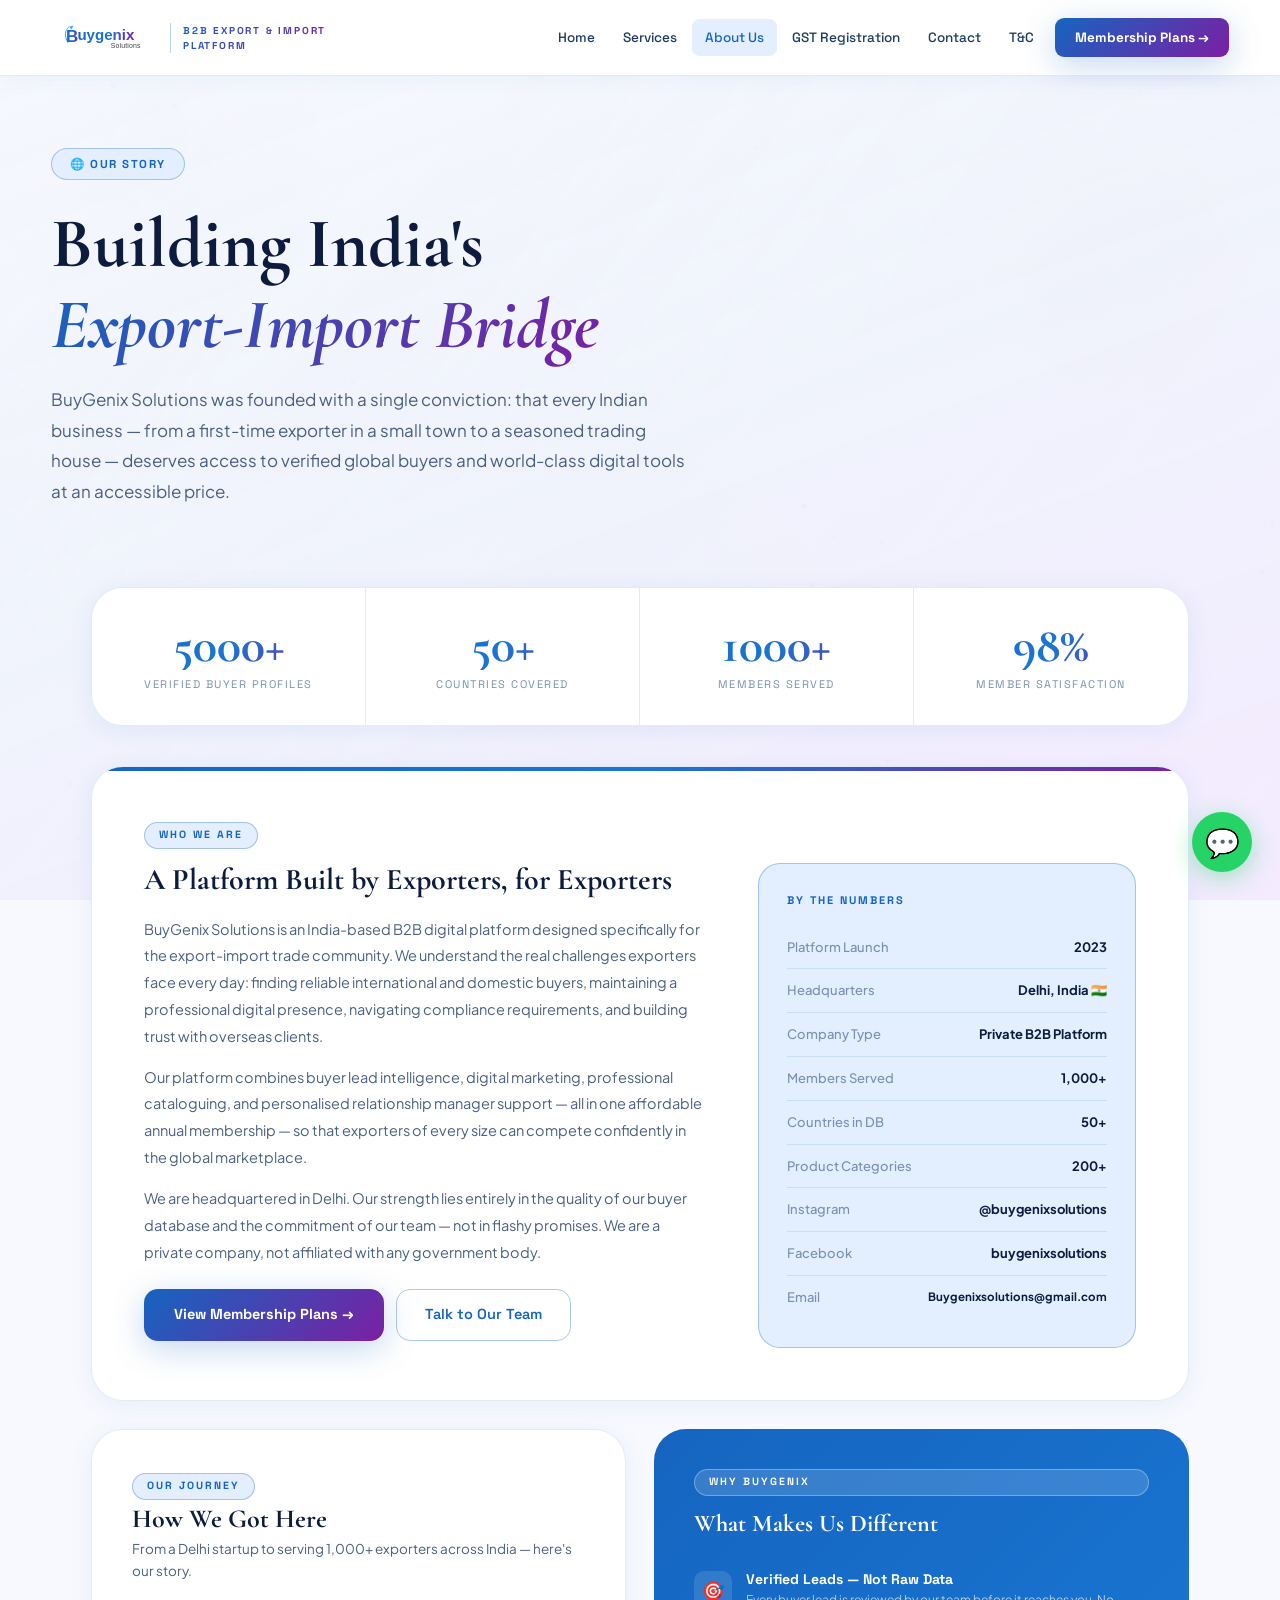
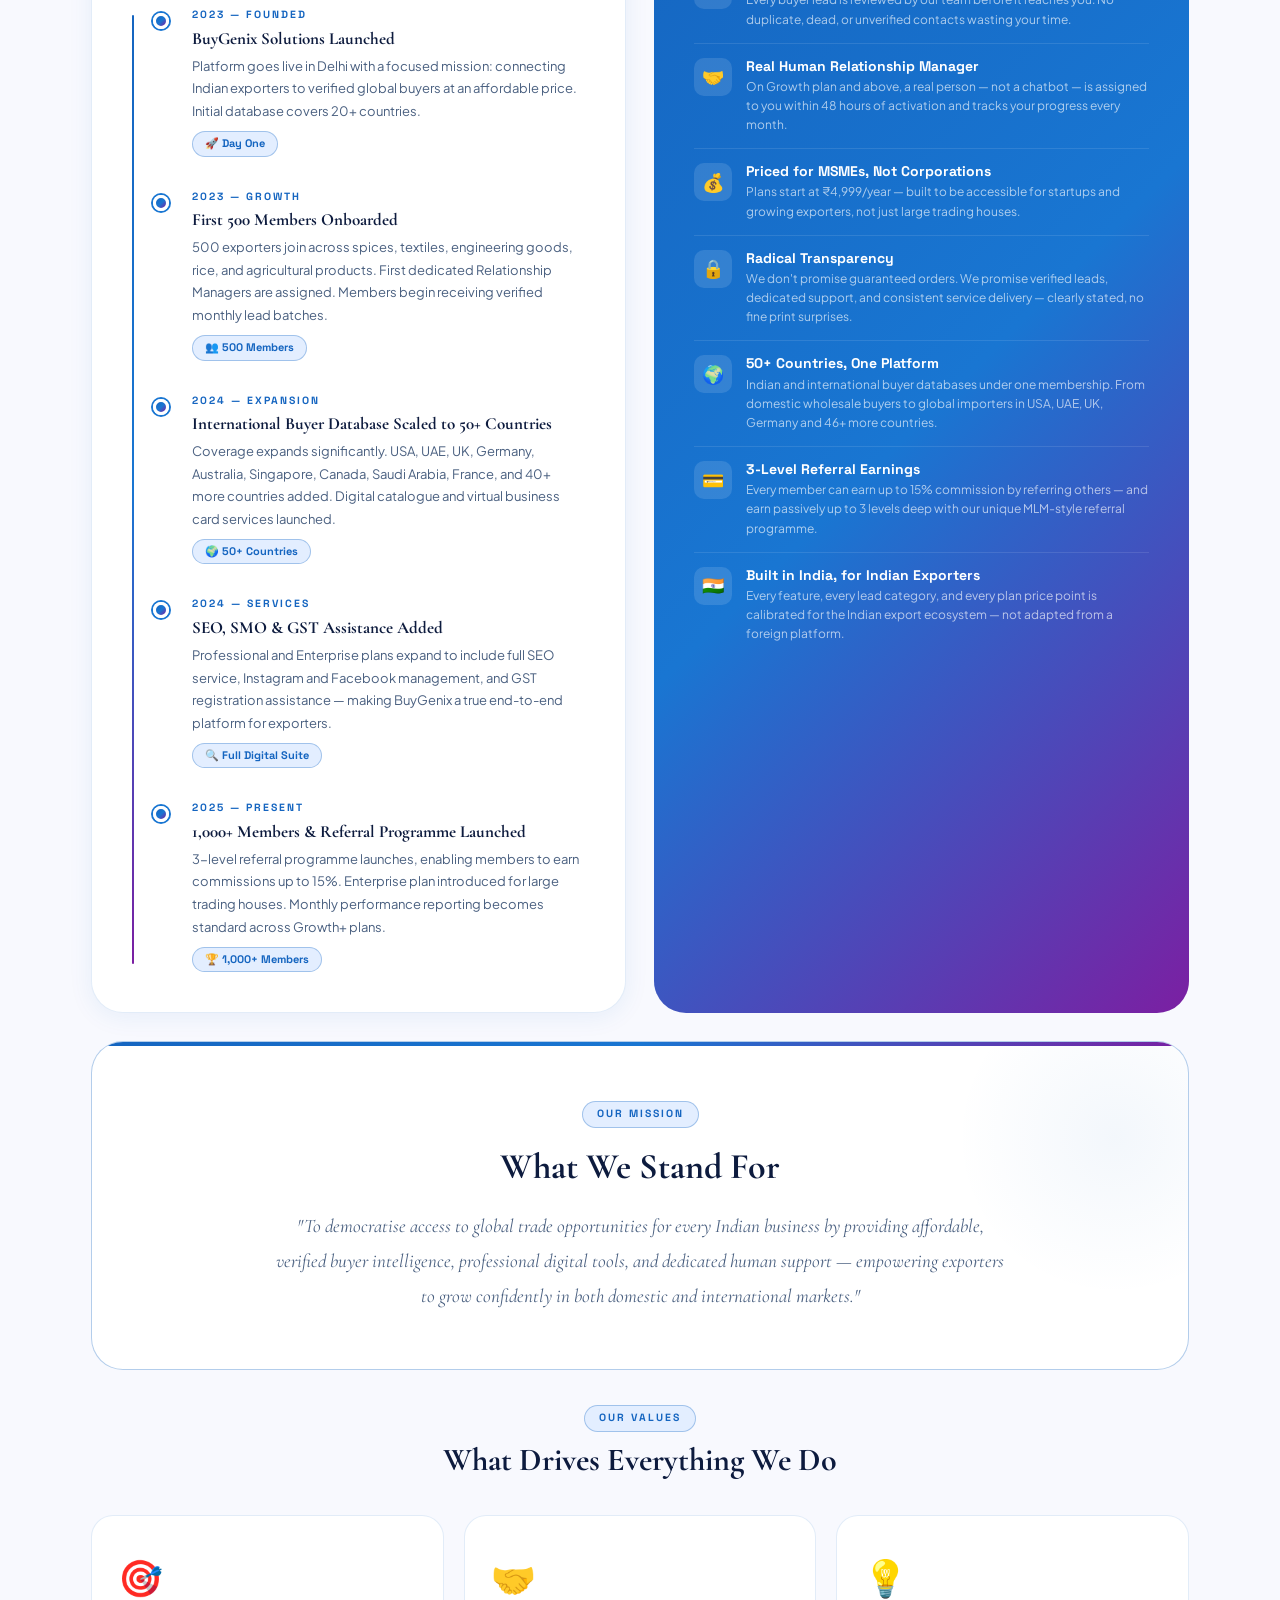
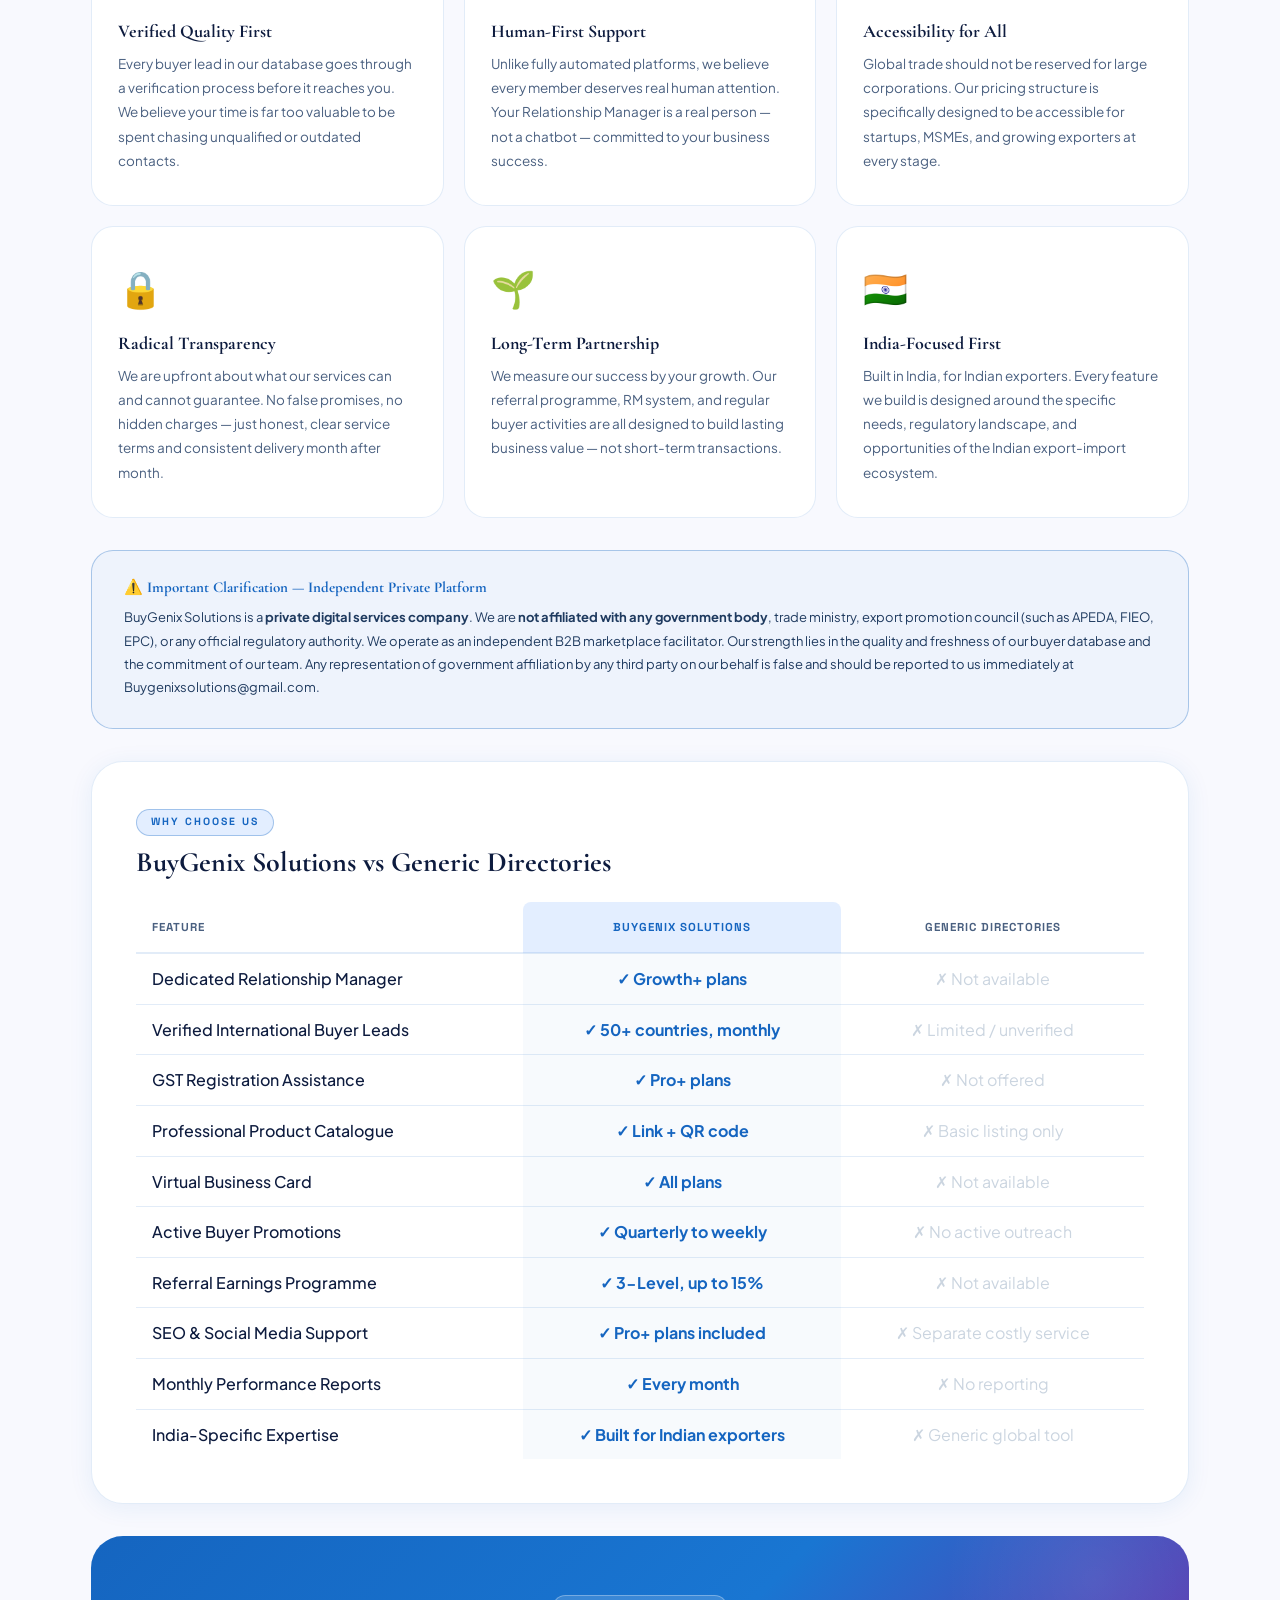
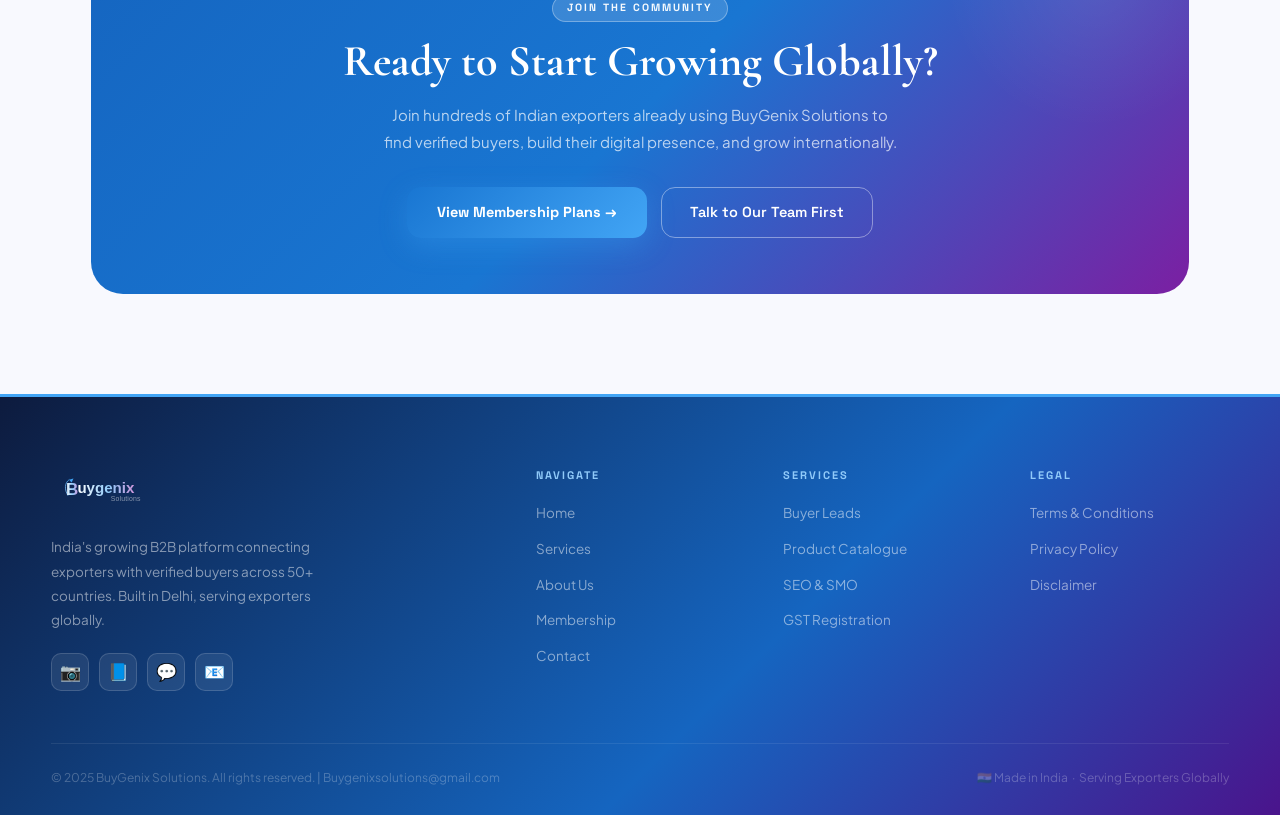
==== about.html @ 123ef962 "Add files via upload" ====
<!DOCTYPE html>
<html lang="en">
<head>
<meta charset="UTF-8">
<meta name="viewport" content="width=device-width, initial-scale=1.0">
<title>About Us – BuyGenix Solutions</title>
<meta name="description" content="Learn about BuyGenix Solutions — India's independent B2B export-import platform helping Indian exporters connect with verified global buyers.">
<link rel="preconnect" href="https://fonts.googleapis.com">
<link rel="preconnect" href="https://fonts.gstatic.com" crossorigin>
<link href="https://fonts.googleapis.com/css2?family=Cormorant+Garamond:ital,wght@0,400;0,500;0,600;0,700;1,400;1,600&family=Plus+Jakarta+Sans:wght@300;400;500;600;700&family=Space+Grotesk:wght@400;500;600;700&display=swap" rel="stylesheet">
<link rel="stylesheet" href="shared.css">
<style>

/* ── STAT BAND ── */
.stat-band {
  display: grid; grid-template-columns: repeat(4, 1fr);
  background: white; border: 1px solid var(--border-soft);
  border-radius: var(--radius-xl); overflow: hidden;
  box-shadow: var(--shadow-soft); margin-bottom: 40px;
}
.stat-band-item {
  padding: 32px 20px; text-align: center;
  border-right: 1px solid var(--border-soft); transition: background 0.3s;
}
.stat-band-item:last-child { border-right: none; }
.stat-band-item:hover { background: var(--sky-pale); }
.stat-band-item .num {
  display: block; font-family: 'Cormorant Garamond', serif;
  font-size: 50px; font-weight: 700; line-height: 1;
  background: var(--grad-brand); -webkit-background-clip: text;
  -webkit-text-fill-color: transparent; background-clip: text;
}
.stat-band-item .lbl {
  display: block; font-size: 11px; color: var(--text-light);
  text-transform: uppercase; letter-spacing: 1.5px;
  font-family: 'Space Grotesk', sans-serif; margin-top: 6px;
}

/* ── WHO WE ARE — full-width then info panel below ── */
.who-intro {
  background: white; border: 1px solid var(--border-soft);
  border-radius: var(--radius-xl); padding: 52px;
  box-shadow: var(--shadow-soft); margin-bottom: 28px;
  position: relative; overflow: hidden;
}
.who-intro::before {
  content: '';
  position: absolute; top: 0; left: 0; right: 0; height: 4px;
  background: var(--grad-brand);
}
.who-intro-grid {
  display: grid; grid-template-columns: 1.2fr 0.8fr;
  gap: 48px; align-items: start;
}
.who-text p {
  font-size: 14.5px; color: var(--text-mid); line-height: 1.85; margin-bottom: 14px;
}
.info-panel {
  background: var(--sky-pale); border: 1px solid var(--border-brand);
  border-radius: var(--radius-lg); padding: 28px;
}
.info-panel-title {
  font-size: 11px; font-weight: 700; letter-spacing: 2px;
  text-transform: uppercase; color: var(--blue-deep);
  font-family: 'Space Grotesk', sans-serif; margin-bottom: 16px;
}
.info-row {
  display: flex; justify-content: space-between; align-items: center;
  padding: 11px 0; border-bottom: 1px solid var(--border-soft); font-size: 13px;
}
.info-row:last-child { border: none; }
.info-row .key { color: var(--text-light); font-weight: 500; }
.info-row .val { font-weight: 700; color: var(--ink); text-align: right; }

/* ── JOURNEY + QUICK FACTS — side by side ── */
.journey-facts-grid {
  display: grid; grid-template-columns: 1fr 1fr;
  gap: 28px; margin-bottom: 28px; align-items: start;
}

/* Timeline */
.timeline-card {
  background: white; border: 1px solid var(--border-soft);
  border-radius: var(--radius-xl); padding: 40px;
  box-shadow: var(--shadow-soft); height: 100%;
}
.timeline { position: relative; padding-left: 28px; margin-top: 24px; }
.timeline::before {
  content: ''; position: absolute; left: 0; top: 8px; bottom: 8px; width: 2px;
  background: linear-gradient(180deg, #1565C0, #1976D2, #7B1FA2);
  border-radius: 2px;
}
.tl-item { position: relative; padding: 0 0 32px 32px; }
.tl-item:last-child { padding-bottom: 0; }
.tl-dot {
  position: absolute; left: -7px; top: 6px;
  width: 16px; height: 16px; border-radius: 50%;
  background: var(--grad-brand); border: 3px solid white;
  box-shadow: 0 0 0 2px var(--blue-mid);
}
.tl-year {
  font-size: 10.5px; font-weight: 700; letter-spacing: 2px;
  text-transform: uppercase; color: var(--blue-deep);
  font-family: 'Space Grotesk', sans-serif; margin-bottom: 5px;
}
.tl-item h4 { font-size: 17px; color: var(--ink); margin-bottom: 6px; }
.tl-item p { font-size: 13px; color: var(--text-mid); line-height: 1.75; }
.tl-pill {
  display: inline-block; margin-top: 8px;
  background: var(--sky-pale); border: 1px solid var(--border-brand);
  color: var(--blue-deep); font-size: 11px; font-weight: 700;
  padding: 3px 12px; border-radius: 100px;
  font-family: 'Space Grotesk', sans-serif;
}

/* Quick facts / why us card */
.facts-card {
  background: var(--grad-brand); border-radius: var(--radius-xl);
  padding: 40px; color: white; height: 100%;
  position: relative; overflow: hidden;
  display: flex; flex-direction: column; gap: 0;
}
.facts-card::before {
  content: '';
  position: absolute; top: -30%; right: -10%;
  width: 280px; height: 280px; border-radius: 50%;
  background: radial-gradient(circle, rgba(255,255,255,0.08), transparent 70%);
  pointer-events: none;
}
.facts-card::after {
  content: '';
  position: absolute; bottom: -20%; left: -5%;
  width: 200px; height: 200px; border-radius: 50%;
  background: radial-gradient(circle, rgba(66,165,245,0.12), transparent 70%);
  pointer-events: none;
}
.facts-card .section-label { margin-bottom: 16px; }
.facts-card h3 { font-size: 24px; color: white; margin-bottom: 20px; }
.fact-item {
  display: flex; align-items: flex-start; gap: 14px;
  padding: 14px 0; border-bottom: 1px solid rgba(255,255,255,0.1);
  position: relative; z-index:10;
}
.fact-item:last-child { border: none; }
.fact-icon {
  width: 38px; height: 38px; border-radius: 10px; flex-shrink: 0;
  background: rgba(255,255,255,0.12);
  display: flex; align-items: center; justify-content: center; font-size: 18px;
}
.fact-item h5 { font-size: 14px; font-weight: 700; color: white; margin-bottom: 3px; font-family: 'Space Grotesk'; }
.fact-item p { font-size: 12px; color: rgba(255,255,255,0.65); line-height: 1.6; }

/* ── MISSION BOX ── */
.mission-block {
  background: white; border: 1.5px solid var(--border-brand);
  border-radius: var(--radius-xl); padding: 56px; text-align: center;
  margin-bottom: 32px; position: relative; overflow: hidden;
}
.mission-block::before {
  content: ''; position: absolute; top: 0; left: 0; right: 0; height: 4px;
  background: var(--grad-brand);
}
.mission-block::after {
  content: '';
  position: absolute; top: -20%; right: -8%;
  width: 320px; height: 320px; border-radius: 50%;
  background: radial-gradient(circle, rgba(21,101,192,0.05), transparent 70%);
  pointer-events: none;
}
.mission-block h2 { font-size: 36px; color: var(--ink); margin-bottom: 20px; }
.mission-block p {
  font-size: 19px; color: var(--text-mid);
  max-width: 740px; margin: 0 auto; line-height: 1.85;
  font-style: italic; font-family: 'Cormorant Garamond', serif;
  position: relative; z-index:10;
}

/* ── VALUES ── */
.values-grid {
  display: grid; grid-template-columns: repeat(3, 1fr);
  gap: 20px; margin-bottom: 32px;
}
.value-card {
  background: white; border: 1.5px solid var(--border-soft);
  border-radius: var(--radius-lg); padding: 32px 26px;
  transition: all 0.3s; position: relative; overflow: hidden;
}
.value-card::before {
  content: ''; position: absolute; top: 0; left: 0; right: 0; height: 3px;
  background: var(--grad-brand); transform: scaleX(0); transform-origin: left; transition: transform 0.35s;
}
.value-card:hover { transform: translateY(-5px); box-shadow: var(--shadow-mid); border-color: var(--border-brand); }
.value-card:hover::before { transform: scaleX(1); }
.val-icon { font-size: 36px; margin-bottom: 16px; display: block; }
.value-card h4 { font-size: 18px; color: var(--ink); margin-bottom: 10px; }
.value-card p { font-size: 13.5px; color: var(--text-mid); line-height: 1.8; }

/* ── COMPARISON TABLE ── */
.compare-card {
  background: white; border-radius: var(--radius-xl); padding: 44px;
  border: 1px solid var(--border-soft); box-shadow: var(--shadow-soft);
  margin-bottom: 32px; overflow-x: auto;
}
table.compare { width: 100%; border-collapse: collapse; }
table.compare thead th {
  padding: 16px; font-family: 'Space Grotesk', sans-serif;
  font-size: 11.5px; font-weight: 700; text-align: center;
  letter-spacing: 1px; text-transform: uppercase;
  border-bottom: 2px solid var(--border-soft); white-space: nowrap;
}
table.compare thead th:first-child { text-align: left; color: var(--text-mid); }
table.compare thead th.highlight-col { color: var(--blue-deep); background: var(--sky-pale); border-radius: 8px 8px 0 0; }
table.compare tbody tr.cat-row td {
  background: var(--sky-pale); color: var(--blue-deep);
  font-size: 11px; font-weight: 700; text-transform: uppercase;
  letter-spacing: 1.5px; padding: 10px 16px; font-family: 'Space Grotesk', sans-serif;
}
table.compare tbody td {
  padding: 12px 16px; color: var(--text-body);
  border-bottom: 1px solid var(--border-soft); text-align: center; vertical-align: middle;
}
table.compare tbody td:first-child { text-align: left; color: var(--ink); font-weight: 500; }
table.compare tbody td.highlight-col { background: rgba(21,101,192,0.03); }
table.compare tbody tr:last-child td { border: none; }
table.compare tbody tr:hover td { background: var(--sky-pale); }
.c-yes { color: var(--blue-deep) !important; font-weight: 700; }
.c-no { color: #CBD5E0 !important; }

/* ── DISCLAIMER ── */
.disclaimer-panel {
  background: rgba(21,101,192,0.04); border: 1.5px solid var(--border-brand);
  border-radius: var(--radius-lg); padding: 28px 32px; margin-bottom: 32px;
}
.disclaimer-panel h4 { font-size: 15px; color: var(--blue-deep); margin-bottom: 10px; }
.disclaimer-panel p { font-size: 13px; color: var(--text-body); line-height: 1.8; }

@media (max-width: 1024px) {
  .who-intro-grid { grid-template-columns: 1fr; }
  .journey-facts-grid { grid-template-columns: 1fr; }
}
@media (max-width: 768px) {
  .stat-band { grid-template-columns: 1fr 1fr; }
  .values-grid { grid-template-columns: 1fr; }
  .who-intro { padding: 28px 22px; }
  .timeline-card { padding: 28px 22px; }
  .facts-card { padding: 28px 22px; }
}
@media (max-width: 540px) {
  .stat-band { grid-template-columns: 1fr 1fr; }
}
</style>
</head>
<body>

<canvas id="bg-canvas"></canvas>
<div class="page-overlay"></div>
<a href="https://wa.me/917XXXXXXXXX" class="wa-float">💬</a>

<nav>
  <div class="logo">
    <div class="logo-svg-wrap"></div>
    <span class="logo-tagline">B2B Export &amp; Import<br>Platform</span>
  </div>
  <div class="nav-links">
    <a href="index.html">Home</a>
    <a href="services.html">Services</a>
    <a href="about.html" class="active">About Us</a>
    <a href="gst.html">GST Registration</a>
    <a href="contact.html">Contact</a>
    <a href="terms.html">T&amp;C</a>
    <a href="membership.html" class="nav-cta">Membership Plans →</a>
  </div>
  <div class="nav-burger"><span></span><span></span><span></span></div>
</nav>
<div class="mobile-nav-overlay">
  <a href="index.html">Home</a><a href="services.html">Services</a>
  <a href="about.html">About Us</a><a href="gst.html">GST Registration</a>
  <a href="contact.html">Contact</a><a href="terms.html">T&amp;C</a>
  <a href="membership.html" class="nav-cta">Membership Plans →</a>
</div>

<div class="page-hero" style="position:relative;z-index:10;">
  <div class="hero-badge reveal">🌐 Our Story</div>
  <h1 class="reveal">Building India's<br><span class="accent" style="background:linear-gradient(135deg,#1565C0,#7B1FA2);-webkit-background-clip:text;-webkit-text-fill-color:transparent;background-clip:text;">Export-Import Bridge</span></h1>
  <p class="reveal">BuyGenix Solutions was founded with a single conviction: that every Indian business — from a first-time exporter in a small town to a seasoned trading house — deserves access to verified global buyers and world-class digital tools at an accessible price.</p>
</div>

<div class="content-wrap" style="position:relative;z-index:10;">

  <!-- STATS BAND -->
  <div class="stat-band reveal">
    <div class="stat-band-item">
      <span class="num" data-count="5000" data-suffix="+">0</span>
      <span class="lbl">Verified Buyer Profiles</span>
    </div>
    <div class="stat-band-item">
      <span class="num" data-count="50" data-suffix="+">0</span>
      <span class="lbl">Countries Covered</span>
    </div>
    <div class="stat-band-item">
      <span class="num" data-count="1000" data-suffix="+">0</span>
      <span class="lbl">Members Served</span>
    </div>
    <div class="stat-band-item">
      <span class="num" data-count="98" data-suffix="%">0</span>
      <span class="lbl">Member Satisfaction</span>
    </div>
  </div>

  <!-- WHO WE ARE — FULL WIDTH CARD -->
  <div class="who-intro reveal">
    <div class="section-label" style="margin-bottom:14px;">Who We Are</div>
    <div class="who-intro-grid">
      <div class="who-text">
        <h2 style="font-size:30px;color:#0D1B3E;margin-bottom:18px;">A Platform Built by Exporters, for Exporters</h2>
        <p>BuyGenix Solutions is an India-based B2B digital platform designed specifically for the export-import trade community. We understand the real challenges exporters face every day: finding reliable international and domestic buyers, maintaining a professional digital presence, navigating compliance requirements, and building trust with overseas clients.</p>
        <p>Our platform combines buyer lead intelligence, digital marketing, professional cataloguing, and personalised relationship manager support — all in one affordable annual membership — so that exporters of every size can compete confidently in the global marketplace.</p>
        <p>We are headquartered in Delhi. Our strength lies entirely in the quality of our buyer database and the commitment of our team — not in flashy promises. We are a private company, not affiliated with any government body.</p>
        <div style="display:flex;gap:12px;margin-top:24px;flex-wrap:wrap;">
          <a href="membership.html" class="btn-primary">View Membership Plans →</a>
          <a href="contact.html" class="btn-outline">Talk to Our Team</a>
        </div>
      </div>
      <div>
        <div class="info-panel">
          <div class="info-panel-title">By the Numbers</div>
          <div class="info-row"><span class="key">Platform Launch</span><span class="val">2023</span></div>
          <div class="info-row"><span class="key">Headquarters</span><span class="val">Delhi, India 🇮🇳</span></div>
          <div class="info-row"><span class="key">Company Type</span><span class="val">Private B2B Platform</span></div>
          <div class="info-row"><span class="key">Members Served</span><span class="val">1,000+</span></div>
          <div class="info-row"><span class="key">Countries in DB</span><span class="val">50+</span></div>
          <div class="info-row"><span class="key">Product Categories</span><span class="val">200+</span></div>
          <div class="info-row"><span class="key">Instagram</span><span class="val">@buygenixsolutions</span></div>
          <div class="info-row"><span class="key">Facebook</span><span class="val">buygenixsolutions</span></div>
          <div class="info-row"><span class="key">Email</span><span class="val" style="font-size:11.5px;">Buygenixsolutions@gmail.com</span></div>
        </div>
      </div>
    </div>
  </div>

  <!-- OUR JOURNEY + QUICK FACTS — side by side, equal height -->
  <div class="journey-facts-grid">

    <!-- LEFT: Timeline — fully filled, no blank space -->
    <div class="timeline-card reveal-left">
      <div class="section-label" style="margin-bottom:4px;">Our Journey</div>
      <h2 style="font-size:26px;color:#0D1B3E;margin-bottom:4px;">How We Got Here</h2>
      <p style="font-size:13.5px;color:#4A6080;line-height:1.7;margin-bottom:0;">From a Delhi startup to serving 1,000+ exporters across India — here's our story.</p>

      <div class="timeline">
        <div class="tl-item">
          <div class="tl-dot"></div>
          <div class="tl-year">2023 — Founded</div>
          <h4>BuyGenix Solutions Launched</h4>
          <p>Platform goes live in Delhi with a focused mission: connecting Indian exporters to verified global buyers at an affordable price. Initial database covers 20+ countries.</p>
          <span class="tl-pill">🚀 Day One</span>
        </div>
        <div class="tl-item">
          <div class="tl-dot"></div>
          <div class="tl-year">2023 — Growth</div>
          <h4>First 500 Members Onboarded</h4>
          <p>500 exporters join across spices, textiles, engineering goods, rice, and agricultural products. First dedicated Relationship Managers are assigned. Members begin receiving verified monthly lead batches.</p>
          <span class="tl-pill">👥 500 Members</span>
        </div>
        <div class="tl-item">
          <div class="tl-dot"></div>
          <div class="tl-year">2024 — Expansion</div>
          <h4>International Buyer Database Scaled to 50+ Countries</h4>
          <p>Coverage expands significantly. USA, UAE, UK, Germany, Australia, Singapore, Canada, Saudi Arabia, France, and 40+ more countries added. Digital catalogue and virtual business card services launched.</p>
          <span class="tl-pill">🌍 50+ Countries</span>
        </div>
        <div class="tl-item">
          <div class="tl-dot"></div>
          <div class="tl-year">2024 — Services</div>
          <h4>SEO, SMO &amp; GST Assistance Added</h4>
          <p>Professional and Enterprise plans expand to include full SEO service, Instagram and Facebook management, and GST registration assistance — making BuyGenix a true end-to-end platform for exporters.</p>
          <span class="tl-pill">🔍 Full Digital Suite</span>
        </div>
        <div class="tl-item">
          <div class="tl-dot"></div>
          <div class="tl-year">2025 — Present</div>
          <h4>1,000+ Members &amp; Referral Programme Launched</h4>
          <p>3-level referral programme launches, enabling members to earn commissions up to 15%. Enterprise plan introduced for large trading houses. Monthly performance reporting becomes standard across Growth+ plans.</p>
          <span class="tl-pill">🏆 1,000+ Members</span>
        </div>
      </div>
    </div>

    <!-- RIGHT: Brand-color fact card — mirrors height of timeline -->
    <div class="facts-card reveal-right">
      <div class="section-label dark" style="margin-bottom:14px;">Why BuyGenix</div>
      <h3>What Makes Us Different</h3>

      <div class="fact-item">
        <div class="fact-icon">🎯</div>
        <div>
          <h5>Verified Leads — Not Raw Data</h5>
          <p>Every buyer lead is reviewed by our team before it reaches you. No duplicate, dead, or unverified contacts wasting your time.</p>
        </div>
      </div>
      <div class="fact-item">
        <div class="fact-icon">🤝</div>
        <div>
          <h5>Real Human Relationship Manager</h5>
          <p>On Growth plan and above, a real person — not a chatbot — is assigned to you within 48 hours of activation and tracks your progress every month.</p>
        </div>
      </div>
      <div class="fact-item">
        <div class="fact-icon">💰</div>
        <div>
          <h5>Priced for MSMEs, Not Corporations</h5>
          <p>Plans start at ₹4,999/year — built to be accessible for startups and growing exporters, not just large trading houses.</p>
        </div>
      </div>
      <div class="fact-item">
        <div class="fact-icon">🔒</div>
        <div>
          <h5>Radical Transparency</h5>
          <p>We don't promise guaranteed orders. We promise verified leads, dedicated support, and consistent service delivery — clearly stated, no fine print surprises.</p>
        </div>
      </div>
      <div class="fact-item">
        <div class="fact-icon">🌍</div>
        <div>
          <h5>50+ Countries, One Platform</h5>
          <p>Indian and international buyer databases under one membership. From domestic wholesale buyers to global importers in USA, UAE, UK, Germany and 46+ more countries.</p>
        </div>
      </div>
      <div class="fact-item">
        <div class="fact-icon">💳</div>
        <div>
          <h5>3-Level Referral Earnings</h5>
          <p>Every member can earn up to 15% commission by referring others — and earn passively up to 3 levels deep with our unique MLM-style referral programme.</p>
        </div>
      </div>
      <div class="fact-item">
        <div class="fact-icon">🇮🇳</div>
        <div>
          <h5>Built in India, for Indian Exporters</h5>
          <p>Every feature, every lead category, and every plan price point is calibrated for the Indian export ecosystem — not adapted from a foreign platform.</p>
        </div>
      </div>
    </div>

  </div>

  <!-- MISSION -->
  <div class="mission-block reveal">
    <div class="section-label" style="margin-bottom:18px;">Our Mission</div>
    <h2>What We Stand For</h2>
    <p>"To democratise access to global trade opportunities for every Indian business by providing affordable, verified buyer intelligence, professional digital tools, and dedicated human support — empowering exporters to grow confidently in both domestic and international markets."</p>
  </div>

  <!-- VALUES -->
  <div style="margin-bottom:12px;">
    <div style="text-align:center;margin-bottom:36px;" class="reveal">
      <div class="section-label" style="margin-bottom:10px;">Our Values</div>
      <h2 style="font-size:32px;color:#0D1B3E;">What Drives Everything We Do</h2>
    </div>
    <div class="values-grid">
      <div class="value-card tilt-card reveal">
        <span class="val-icon">🎯</span>
        <h4>Verified Quality First</h4>
        <p>Every buyer lead in our database goes through a verification process before it reaches you. We believe your time is far too valuable to be spent chasing unqualified or outdated contacts.</p>
      </div>
      <div class="value-card tilt-card reveal">
        <span class="val-icon">🤝</span>
        <h4>Human-First Support</h4>
        <p>Unlike fully automated platforms, we believe every member deserves real human attention. Your Relationship Manager is a real person — not a chatbot — committed to your business success.</p>
      </div>
      <div class="value-card tilt-card reveal">
        <span class="val-icon">💡</span>
        <h4>Accessibility for All</h4>
        <p>Global trade should not be reserved for large corporations. Our pricing structure is specifically designed to be accessible for startups, MSMEs, and growing exporters at every stage.</p>
      </div>
      <div class="value-card tilt-card reveal">
        <span class="val-icon">🔒</span>
        <h4>Radical Transparency</h4>
        <p>We are upfront about what our services can and cannot guarantee. No false promises, no hidden charges — just honest, clear service terms and consistent delivery month after month.</p>
      </div>
      <div class="value-card tilt-card reveal">
        <span class="val-icon">🌱</span>
        <h4>Long-Term Partnership</h4>
        <p>We measure our success by your growth. Our referral programme, RM system, and regular buyer activities are all designed to build lasting business value — not short-term transactions.</p>
      </div>
      <div class="value-card tilt-card reveal">
        <span class="val-icon">🇮🇳</span>
        <h4>India-Focused First</h4>
        <p>Built in India, for Indian exporters. Every feature we build is designed around the specific needs, regulatory landscape, and opportunities of the Indian export-import ecosystem.</p>
      </div>
    </div>
  </div>

  <!-- DISCLAIMER -->
  <div class="disclaimer-panel reveal">
    <h4>⚠️ Important Clarification — Independent Private Platform</h4>
    <p>BuyGenix Solutions is a <strong>private digital services company</strong>. We are <strong>not affiliated with any government body</strong>, trade ministry, export promotion council (such as APEDA, FIEO, EPC), or any official regulatory authority. We operate as an independent B2B marketplace facilitator. Our strength lies in the quality and freshness of our buyer database and the commitment of our team. Any representation of government affiliation by any third party on our behalf is false and should be reported to us immediately at Buygenixsolutions@gmail.com.</p>
  </div>

  <!-- COMPARISON TABLE -->
  <div class="compare-card reveal">
    <div class="section-label" style="margin-bottom:10px;">Why Choose Us</div>
    <h2 style="font-size:28px;color:#0D1B3E;margin-bottom:24px;">BuyGenix Solutions vs Generic Directories</h2>
    <table class="compare">
      <thead>
        <tr>
          <th style="min-width:220px;text-align:left;color:#4A6080;">Feature</th>
          <th class="highlight-col" style="min-width:200px;">BuyGenix Solutions</th>
          <th style="min-width:180px;color:#4A6080;">Generic Directories</th>
        </tr>
      </thead>
      <tbody>
        <tr><td>Dedicated Relationship Manager</td><td class="highlight-col c-yes">✓ Growth+ plans</td><td class="c-no">✗ Not available</td></tr>
        <tr><td>Verified International Buyer Leads</td><td class="highlight-col c-yes">✓ 50+ countries, monthly</td><td class="c-no">✗ Limited / unverified</td></tr>
        <tr><td>GST Registration Assistance</td><td class="highlight-col c-yes">✓ Pro+ plans</td><td class="c-no">✗ Not offered</td></tr>
        <tr><td>Professional Product Catalogue</td><td class="highlight-col c-yes">✓ Link + QR code</td><td class="c-no">✗ Basic listing only</td></tr>
        <tr><td>Virtual Business Card</td><td class="highlight-col c-yes">✓ All plans</td><td class="c-no">✗ Not available</td></tr>
        <tr><td>Active Buyer Promotions</td><td class="highlight-col c-yes">✓ Quarterly to weekly</td><td class="c-no">✗ No active outreach</td></tr>
        <tr><td>Referral Earnings Programme</td><td class="highlight-col c-yes">✓ 3-Level, up to 15%</td><td class="c-no">✗ Not available</td></tr>
        <tr><td>SEO &amp; Social Media Support</td><td class="highlight-col c-yes">✓ Pro+ plans included</td><td class="c-no">✗ Separate costly service</td></tr>
        <tr><td>Monthly Performance Reports</td><td class="highlight-col c-yes">✓ Every month</td><td class="c-no">✗ No reporting</td></tr>
        <tr><td>India-Specific Expertise</td><td class="highlight-col c-yes">✓ Built for Indian exporters</td><td class="c-no">✗ Generic global tool</td></tr>
      </tbody>
    </table>
  </div>

  <!-- CTA -->
  <div style="background:linear-gradient(135deg,#1565C0,#1976D2,#7B1FA2);border-radius:32px;padding:56px;text-align:center;position:relative;overflow:hidden;" class="reveal">
    <div style="position:absolute;top:-30%;right:-5%;width:300px;height:300px;border-radius:50%;background:radial-gradient(circle,rgba(255,255,255,0.08),transparent 70%);pointer-events:none;"></div>
    <div class="section-label dark" style="margin-bottom:14px;">Join the Community</div>
    <h2 style="font-size:clamp(28px,3.5vw,44px);color:white;margin-bottom:14px;">Ready to Start Growing Globally?</h2>
    <p style="font-size:15px;color:rgba(255,255,255,0.7);margin-bottom:32px;max-width:520px;margin-left:auto;margin-right:auto;line-height:1.8;">Join hundreds of Indian exporters already using BuyGenix Solutions to find verified buyers, build their digital presence, and grow internationally.</p>
    <div style="display:flex;gap:14px;justify-content:center;flex-wrap:wrap;">
      <a href="membership.html" class="btn-gold">View Membership Plans →</a>
      <a href="contact.html" class="btn-outline" style="border-color:rgba(255,255,255,0.4);color:white;">Talk to Our Team First</a>
    </div>
  </div>

</div>

<footer style="position:relative;z-index:10;">
  <div class="footer-grid">
    <div class="footer-brand">
      <div class="logo-svg-wrap-footer"></div>
      <p>India's growing B2B platform connecting exporters with verified buyers across 50+ countries. Built in Delhi, serving exporters globally.</p>
      <div class="footer-social">
        <a href="https://instagram.com/buygenixsolutions" target="_blank">📷</a>
        <a href="https://facebook.com/buygenixsolutions" target="_blank">📘</a>
        <a href="https://wa.me/917XXXXXXXXX">💬</a>
        <a href="mailto:Buygenixsolutions@gmail.com">📧</a>
      </div>
    </div>
    <div class="footer-col"><h4>Navigate</h4><ul>
      <li><a href="index.html">Home</a></li><li><a href="services.html">Services</a></li>
      <li><a href="about.html">About Us</a></li><li><a href="membership.html">Membership</a></li>
      <li><a href="contact.html">Contact</a></li>
    </ul></div>
    <div class="footer-col"><h4>Services</h4><ul>
      <li><a href="services.html#leads">Buyer Leads</a></li>
      <li><a href="services.html#catalogue">Product Catalogue</a></li>
      <li><a href="services.html#seo">SEO &amp; SMO</a></li>
      <li><a href="gst.html">GST Registration</a></li>
    </ul></div>
    <div class="footer-col"><h4>Legal</h4><ul>
      <li><a href="terms.html">Terms &amp; Conditions</a></li>
      <li><a href="privacy.html">Privacy Policy</a></li>
      <li><a href="terms.html">Disclaimer</a></li>
    </ul></div>
  </div>
  <div class="footer-bottom">
    <p>© 2025 BuyGenix Solutions. All rights reserved. | Buygenixsolutions@gmail.com</p>
    <p>🇮🇳 Made in India &nbsp;·&nbsp; Serving Exporters Globally</p>
  </div>
</footer>

<script src="shared.js"></script>
</body>
</html>
---- shared.css ----
/* BuyGenix Solutions v3.1 — Self-contained, file:// compatible */
/* Google Fonts loaded via <link> in HTML head — not @import */

:root {
  --blue-deep:    #1565C0;
  --blue-mid:     #1976D2;
  --blue-sky:     #42A5F5;
  --purple:       #7B1FA2;
  --purple-soft:  #9C27B0;
  --white:        #FFFFFF;
  --cream:        #F8F9FE;
  --cream2:       #EEF2FB;
  --sky-pale:     #E3EEFF;
  --sky-mid:      #BBCFEF;
  --purple-pale:  #F3E8FF;
  --purple-mid:   #D8B4FE;
  --ink:          #0D1B3E;
  --text-body:    #1E3A5F;
  --text-mid:     #4A6080;
  --text-light:   #7A90B0;
  --border-soft:  rgba(21,101,192,0.12);
  --border-mid:   rgba(21,101,192,0.22);
  --border-brand: rgba(21,101,192,0.32);
  --border-purple: rgba(123,31,162,0.2);
  --shadow-soft:  0 4px 24px rgba(21,101,192,0.08);
  --shadow-mid:   0 8px 40px rgba(21,101,192,0.14);
  --shadow-lg:    0 20px 60px rgba(21,101,192,0.18);
  --shadow-brand: 0 8px 32px rgba(21,101,192,0.25);
  --shadow-purple: 0 8px 32px rgba(123,31,162,0.2);
  --grad-brand:   linear-gradient(135deg, #1565C0 0%, #1976D2 50%, #7B1FA2 100%);
  --grad-blue:    linear-gradient(135deg, #1565C0, #1976D2);
  --grad-sky:     linear-gradient(135deg, #1976D2, #42A5F5);
  --grad-light:   linear-gradient(135deg, #E3EEFF, #F3E8FF);
  --radius:       14px;
  --radius-lg:    22px;
  --radius-xl:    32px;
}

*, *::before, *::after { box-sizing: border-box; margin: 0; padding: 0; }
html { scroll-behavior: smooth; }

body {
  font-family: 'Plus Jakarta Sans', 'Segoe UI', Arial, sans-serif;
  background: #F8F9FE;
  color: #0D1B3E;
  overflow-x: hidden;
  line-height: 1.6;
}

h1,h2,h3,h4,h5 {
  font-family: 'Cormorant Garamond', Georgia, 'Times New Roman', serif;
  line-height: 1.15;
}
a { text-decoration: none; color: inherit; }
img { max-width: 100%; }

/* CANVAS — decorative only, behind everything */
#bg-canvas {
  position: fixed; top: 0; left: 0; width: 100%; height: 100%;
  z-index: 0; pointer-events: none; opacity: 0.7;
}

/* OVERLAY — MUST be semi-transparent, never solid */
.page-overlay {
  position: fixed; top: 0; left: 0; width: 100%; height: 100%;
  background: linear-gradient(160deg,
    rgba(248,249,254,0.82) 0%,
    rgba(238,242,251,0.78) 50%,
    rgba(243,232,255,0.80) 100%
  );
  z-index: 1; pointer-events: none;
}

/* ── NAVIGATION ── */
nav {
  position: fixed; top: 0; left: 0; right: 0; z-index: 1000;
  height: 76px; display: flex; align-items: center;
  justify-content: space-between; padding: 0 4%;
  background: rgba(255,255,255,0.97);
  border-bottom: 1px solid rgba(21,101,192,0.12);
  box-shadow: 0 2px 20px rgba(21,101,192,0.06);
  transition: all 0.3s;
}
nav.scrolled { height: 66px; box-shadow: 0 4px 32px rgba(21,101,192,0.1); }

.logo { display: flex; align-items: center; gap: 12px; }
.logo-svg-wrap { height: 44px; display: flex; align-items: center; }
.logo-svg-wrap svg { height: 44px; width: auto; }

.logo-tagline {
  font-size: 10px;
  font-family: 'Space Grotesk', 'Segoe UI', Arial, sans-serif;
  background: linear-gradient(135deg, #1565C0, #7B1FA2);
  -webkit-background-clip: text; -webkit-text-fill-color: transparent;
  background-clip: text;
  letter-spacing: 1.8px; text-transform: uppercase; font-weight: 700;
  border-left: 1.5px solid rgba(21,101,192,0.3);
  padding-left: 12px; line-height: 1.5;
}

.nav-links { display: flex; align-items: center; gap: 2px; }
.nav-links a {
  font-size: 13.5px; font-weight: 500; color: #1E3A5F;
  padding: 8px 13px; border-radius: 8px; transition: all 0.2s;
  white-space: nowrap; font-family: 'Space Grotesk', Arial, sans-serif;
}
.nav-links a:hover, .nav-links a.active {
  color: #1565C0; background: #E3EEFF;
}
.nav-cta {
  background: linear-gradient(135deg, #1565C0, #7B1FA2) !important;
  color: #fff !important; font-weight: 700 !important;
  padding: 9px 20px !important; border-radius: 9px !important;
  box-shadow: 0 8px 32px rgba(21,101,192,0.25) !important;
  margin-left: 6px;
}
.nav-cta:hover { opacity: 0.9 !important; transform: translateY(-1px); }

.nav-burger { display: none; flex-direction: column; gap: 5px; cursor: pointer; padding: 8px; }
.nav-burger span { width: 24px; height: 2px; background: #1565C0; border-radius: 2px; transition: all 0.3s; }

.mobile-nav-overlay {
  display: none; position: fixed; top: 76px; left: 0; right: 0; bottom: 0;
  background: rgba(255,255,255,0.99); z-index: 999;
  padding: 32px 24px; flex-direction: column; gap: 8px;
}
.mobile-nav-overlay.open { display: flex; }
.mobile-nav-overlay a {
  font-size: 20px; font-family: 'Cormorant Garamond', Georgia, serif; font-weight: 600;
  color: #0D1B3E; padding: 14px 0; border-bottom: 1px solid rgba(21,101,192,0.1);
  transition: color 0.2s;
}
.mobile-nav-overlay a:hover { color: #1565C0; }
.mobile-nav-overlay .nav-cta { margin-top: 16px; text-align: center; border-radius: 12px !important; padding: 16px !important; }

/* ── PAGE CONTENT — z-index 10+ so always above overlay ── */
.page-hero {
  position: relative; z-index: 10;
  padding: 148px 4% 80px; max-width: 1300px; margin: 0 auto;
}

.hero-badge {
  display: inline-flex; align-items: center; gap: 8px;
  background: #E3EEFF; border: 1px solid rgba(21,101,192,0.32);
  color: #1565C0; padding: 6px 18px; border-radius: 100px;
  font-size: 11.5px; font-weight: 700; letter-spacing: 1.5px;
  text-transform: uppercase; margin-bottom: 24px;
  font-family: 'Space Grotesk', Arial, sans-serif;
}

.page-hero h1 {
  font-size: clamp(40px, 5.5vw, 72px); color: #0D1B3E;
  margin-bottom: 18px; font-weight: 700;
}
.page-hero h1 .accent {
  background: linear-gradient(135deg, #1565C0, #7B1FA2);
  -webkit-background-clip: text; -webkit-text-fill-color: transparent;
  background-clip: text; font-style: italic;
}
.page-hero p { font-size: 17px; color: #4A6080; max-width: 640px; line-height: 1.8; }

/* ── MAIN CONTENT WRAP ── */
.content-wrap {
  position: relative; z-index: 10;
  max-width: 1200px; margin: 0 auto; padding: 0 4% 100px;
}

/* ── CARDS ── */
.card-glass {
  background: rgba(255,255,255,0.96);
  border: 1px solid rgba(21,101,192,0.12);
  border-radius: 22px; padding: 44px;
  box-shadow: 0 4px 24px rgba(21,101,192,0.08);
  margin-bottom: 28px; transition: box-shadow 0.3s;
}
.card-glass:hover { box-shadow: 0 8px 40px rgba(21,101,192,0.14); }

/* ── SECTION LABEL ── */
.section-label {
  display: inline-block; background: #E3EEFF;
  border: 1px solid rgba(21,101,192,0.32); color: #1565C0;
  padding: 4px 14px; border-radius: 100px; font-size: 10.5px;
  font-weight: 700; letter-spacing: 2px; text-transform: uppercase;
  margin-bottom: 12px; font-family: 'Space Grotesk', Arial, sans-serif;
}
.section-label.dark {
  background: rgba(255,255,255,0.15); border-color: rgba(255,255,255,0.3);
  color: rgba(255,255,255,0.95);
}
.section-label.purple {
  background: #F3E8FF; border-color: rgba(123,31,162,0.2); color: #7B1FA2;
}

/* ── BUTTONS ── */
.btn-primary {
  display: inline-flex; align-items: center; gap: 8px;
  background: linear-gradient(135deg, #1565C0, #7B1FA2);
  color: #fff; padding: 14px 30px; border-radius: 14px;
  font-weight: 700; font-size: 14.5px; transition: all 0.25s;
  box-shadow: 0 8px 32px rgba(21,101,192,0.25);
  font-family: 'Space Grotesk', Arial, sans-serif; border: none; cursor: pointer;
}
.btn-primary:hover { transform: translateY(-2px); box-shadow: 0 12px 40px rgba(21,101,192,0.35); opacity: 0.93; }

.btn-gold {
  display: inline-flex; align-items: center; gap: 8px;
  background: linear-gradient(135deg, #1976D2, #42A5F5);
  color: #fff; padding: 14px 30px; border-radius: 14px;
  font-weight: 700; font-size: 14.5px; transition: all 0.25s;
  box-shadow: 0 8px 28px rgba(66,165,245,0.3);
  font-family: 'Space Grotesk', Arial, sans-serif; border: none; cursor: pointer;
}
.btn-gold:hover { transform: translateY(-2px); box-shadow: 0 12px 40px rgba(66,165,245,0.45); }

.btn-purple {
  display: inline-flex; align-items: center; gap: 8px;
  background: linear-gradient(135deg, #7B1FA2, #9C27B0);
  color: #fff; padding: 14px 30px; border-radius: 14px;
  font-weight: 700; font-size: 14.5px; transition: all 0.25s;
  box-shadow: 0 8px 32px rgba(123,31,162,0.2);
  font-family: 'Space Grotesk', Arial, sans-serif; border: none; cursor: pointer;
}
.btn-purple:hover { transform: translateY(-2px); }

.btn-outline {
  display: inline-flex; align-items: center; gap: 8px;
  background: transparent; color: #1565C0;
  padding: 13px 28px; border-radius: 14px;
  font-weight: 600; font-size: 14.5px; transition: all 0.25s;
  border: 1.5px solid rgba(21,101,192,0.35);
  font-family: 'Space Grotesk', Arial, sans-serif; cursor: pointer;
}
.btn-outline:hover { background: #E3EEFF; border-color: #1565C0; }

/* ── WHATSAPP FLOAT ── */
.wa-float {
  position: fixed; bottom: 28px; right: 28px; z-index: 9999;
  background: #25D366; width: 60px; height: 60px; border-radius: 50%;
  display: flex; align-items: center; justify-content: center; font-size: 28px;
  box-shadow: 0 6px 24px rgba(37,211,102,0.4); transition: transform 0.2s;
  animation: wa-pulse 3s ease infinite;
}
.wa-float:hover { transform: scale(1.1); }
@keyframes wa-pulse {
  0%,100% { box-shadow: 0 6px 24px rgba(37,211,102,0.4); }
  50% { box-shadow: 0 6px 40px rgba(37,211,102,0.65); }
}

/* ── SCROLL ANIMATIONS ── */
.reveal { opacity: 0; transform: translateY(28px); transition: opacity 0.6s ease, transform 0.6s ease; }
.reveal.visible { opacity: 1; transform: translateY(0); }
.reveal-left { opacity: 0; transform: translateX(-28px); transition: opacity 0.6s ease, transform 0.6s ease; }
.reveal-left.visible { opacity: 1; transform: translateX(0); }
.reveal-right { opacity: 0; transform: translateX(28px); transition: opacity 0.6s ease, transform 0.6s ease; }
.reveal-right.visible { opacity: 1; transform: translateX(0); }

/* ── TILT CARDS ── */
.tilt-card { transform-style: preserve-3d; transition: transform 0.1s ease; }

/* ── TICKER ── */
.ticker-wrap {
  position: relative; z-index: 10;
  background: linear-gradient(135deg, #1565C0, #1976D2, #7B1FA2);
  padding: 13px 0; overflow: hidden;
}
.ticker-track { display: flex; gap: 60px; animation: tickerScroll 45s linear infinite; white-space: nowrap; }
.ticker-track span { color: rgba(255,255,255,0.8); font-size: 12.5px; }
.ticker-track strong { color: #90CAF9; font-weight: 700; }
@keyframes tickerScroll { from { transform: translateX(0); } to { transform: translateX(-50%); } }

/* ── COUNTER ── */
.counter-val {
  font-family: 'Cormorant Garamond', Georgia, serif; font-size: 48px;
  font-weight: 700; line-height: 1;
  background: linear-gradient(135deg, #1565C0, #7B1FA2);
  -webkit-background-clip: text; -webkit-text-fill-color: transparent; background-clip: text;
}
.counter-label {
  font-size: 12px; color: #7A90B0; text-transform: uppercase;
  letter-spacing: 1px; margin-top: 4px;
  font-family: 'Space Grotesk', Arial, sans-serif;
}

/* ── SHIMMER ── */
.shimmer-line {
  height: 2px;
  background: linear-gradient(90deg, transparent, #42A5F5, #9C27B0, transparent);
  background-size: 200% 100%; animation: shimmer 2.5s linear infinite;
}
@keyframes shimmer { from { background-position: -200% 0; } to { background-position: 200% 0; } }

/* ── DATA TABLE ── */
.data-table { width: 100%; border-collapse: collapse; }
.data-table th {
  background: #E3EEFF; color: #1565C0; font-size: 11px;
  text-transform: uppercase; letter-spacing: 1px; padding: 14px 18px;
  text-align: left; border-bottom: 2px solid rgba(21,101,192,0.32);
  font-family: 'Space Grotesk', Arial, sans-serif; font-weight: 700;
}
.data-table td { padding: 13px 18px; font-size: 13.5px; color: #1E3A5F; border-bottom: 1px solid rgba(21,101,192,0.08); }
.data-table tr:last-child td { border: none; }
.data-table tr:hover td { background: #E3EEFF; }
.td-yes { color: #1565C0 !important; font-weight: 700; }
.td-no { color: #CBD5E0 !important; }

/* ── FOOTER ── */
footer {
  position: relative; z-index: 10;
  background: linear-gradient(135deg, #0D1B3E 0%, #1565C0 60%, #4A148C 100%);
  color: #fff; padding: 72px 4% 28px; border-top: 3px solid #42A5F5;
}
.footer-grid {
  max-width: 1200px; margin: 0 auto;
  display: grid; grid-template-columns: 2.2fr 1fr 1fr 1fr;
  gap: 48px; margin-bottom: 52px;
}
.footer-brand p { font-size: 13.5px; color: rgba(255,255,255,0.5); line-height: 1.8; max-width: 300px; margin-top: 16px; }
.footer-social { display: flex; gap: 10px; margin-top: 20px; }
.footer-social a {
  width: 38px; height: 38px; border-radius: 10px;
  background: rgba(255,255,255,0.08); border: 1px solid rgba(255,255,255,0.15);
  display: flex; align-items: center; justify-content: center;
  font-size: 17px; transition: all 0.2s; color: inherit;
}
.footer-social a:hover { background: rgba(66,165,245,0.25); border-color: #42A5F5; transform: translateY(-2px); }
.footer-col h4 {
  font-family: 'Space Grotesk', Arial, sans-serif; font-size: 11px; font-weight: 700;
  text-transform: uppercase; letter-spacing: 2px; color: #90CAF9; margin-bottom: 18px;
}
.footer-col ul { list-style: none; display: flex; flex-direction: column; gap: 10px; }
.footer-col ul li a { font-size: 13.5px; color: rgba(255,255,255,0.5); transition: color 0.2s; }
.footer-col ul li a:hover { color: #90CAF9; }
.footer-bottom {
  max-width: 1200px; margin: 0 auto; border-top: 1px solid rgba(255,255,255,0.08);
  padding-top: 24px; display: flex; justify-content: space-between;
  align-items: center; flex-wrap: wrap; gap: 8px;
}
.footer-bottom p { font-size: 12px; color: rgba(255,255,255,0.25); }

/* ── RESPONSIVE ── */
@media (max-width: 1024px) { .footer-grid { grid-template-columns: 1fr 1fr; } }
@media (max-width: 768px) {
  nav { padding: 0 5%; }
  .nav-links { display: none; }
  .nav-burger { display: flex; }
  .page-hero { padding: 110px 5% 60px; }
  .content-wrap { padding: 0 5% 60px; }
  .card-glass { padding: 24px 18px; }
  .footer-grid { grid-template-columns: 1fr; gap: 28px; }
  .footer-bottom { flex-direction: column; text-align: center; }
}
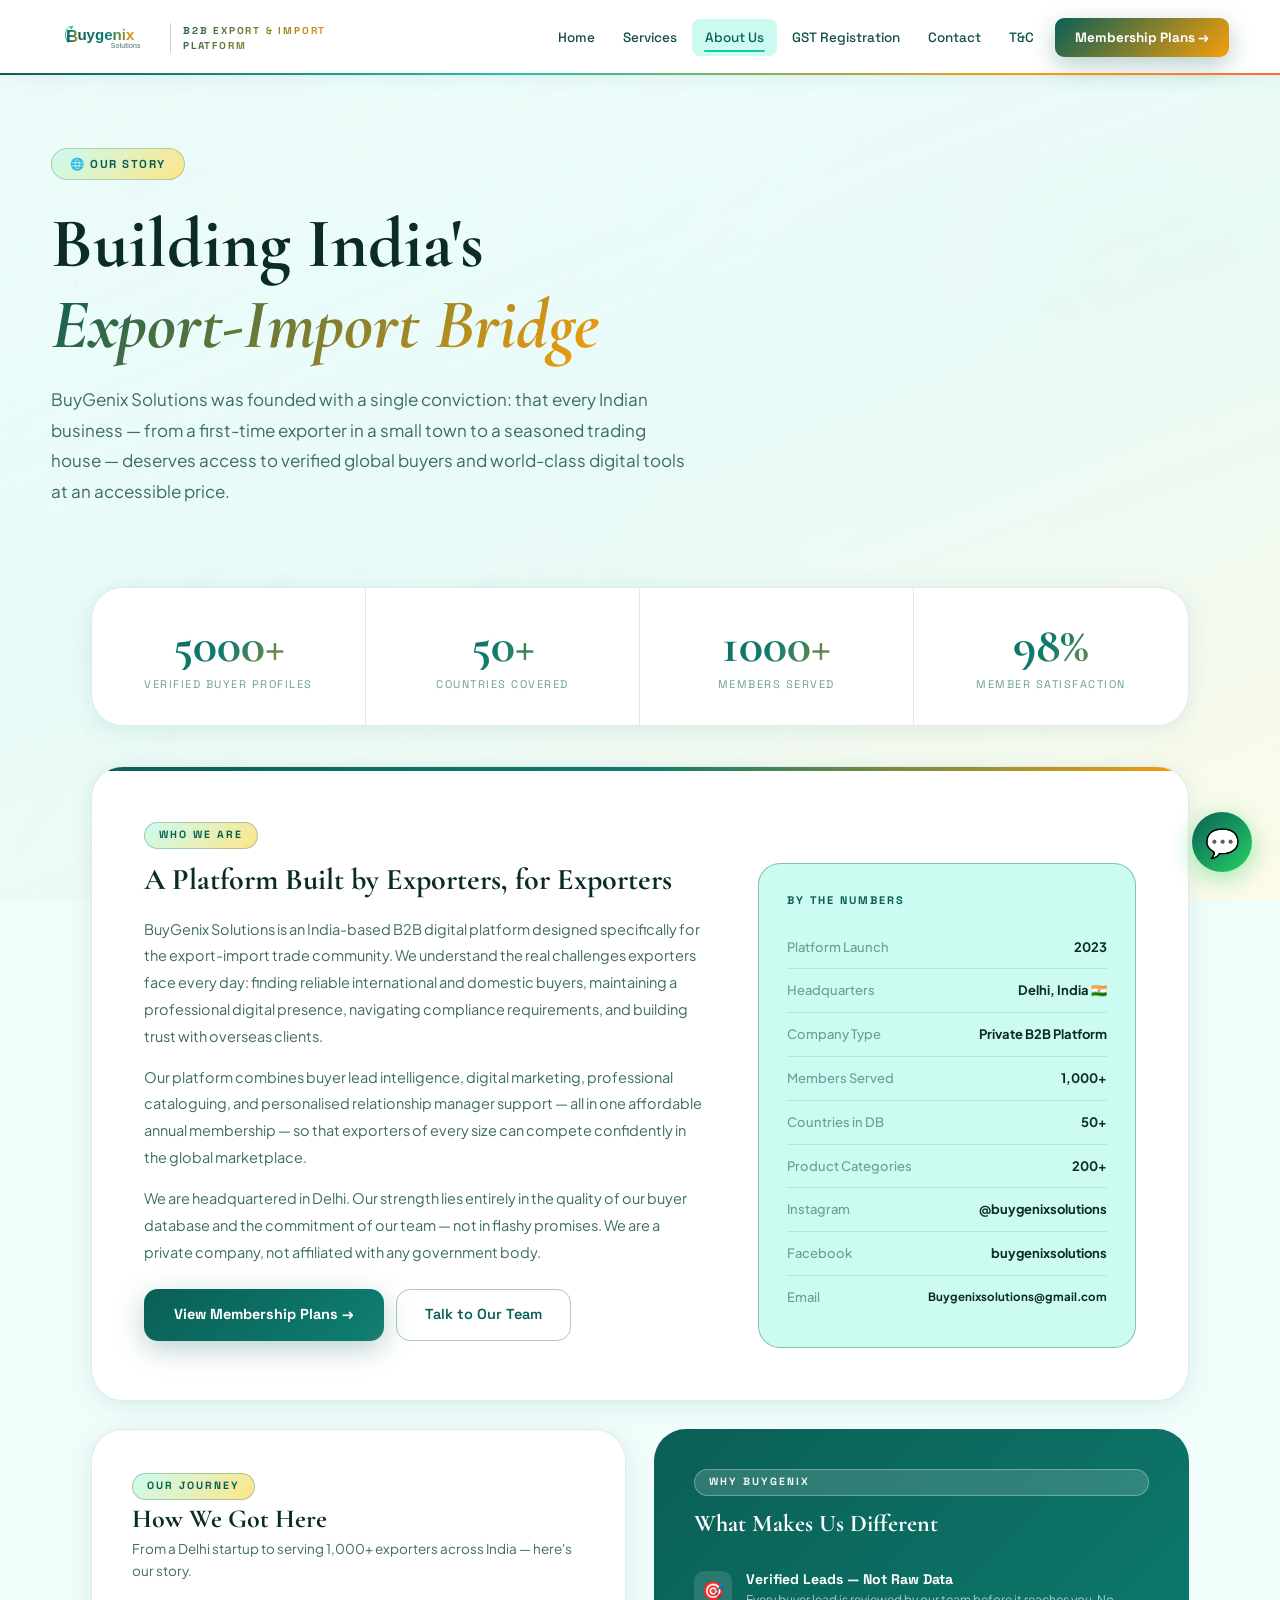
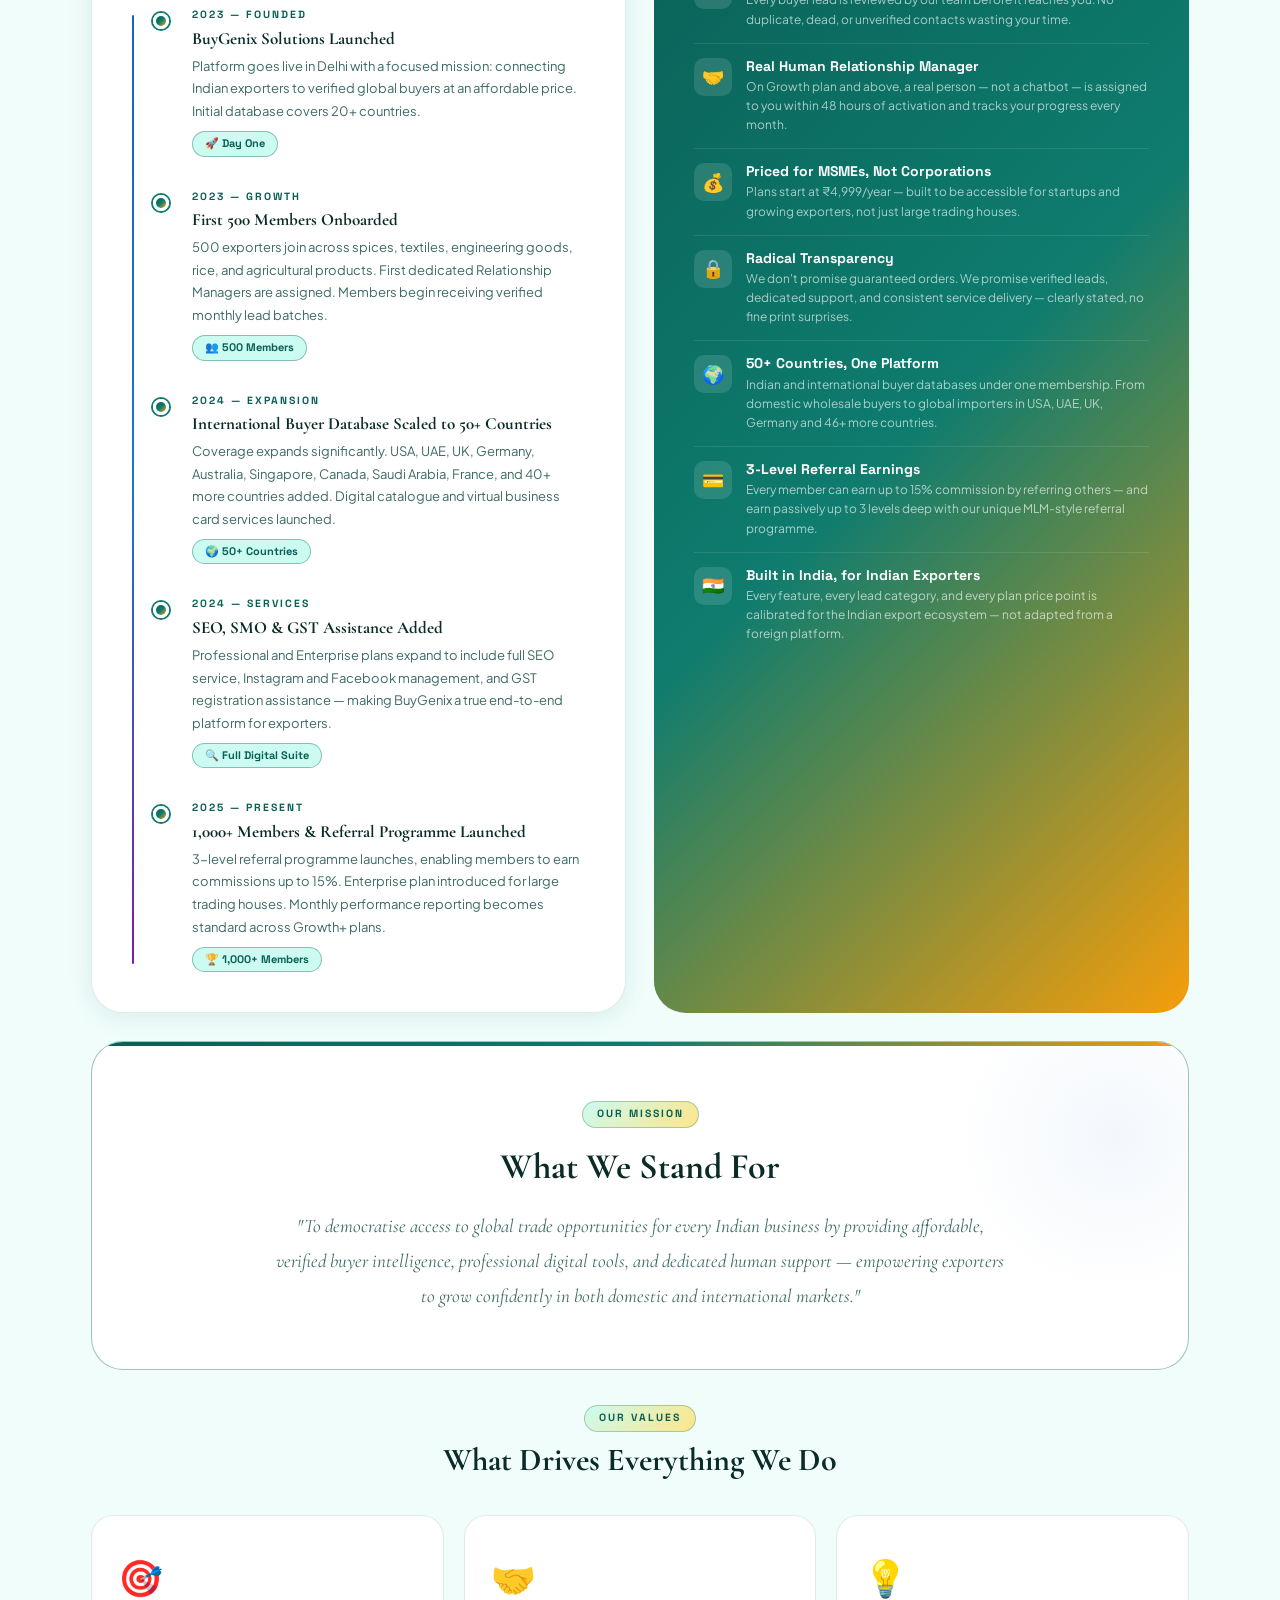
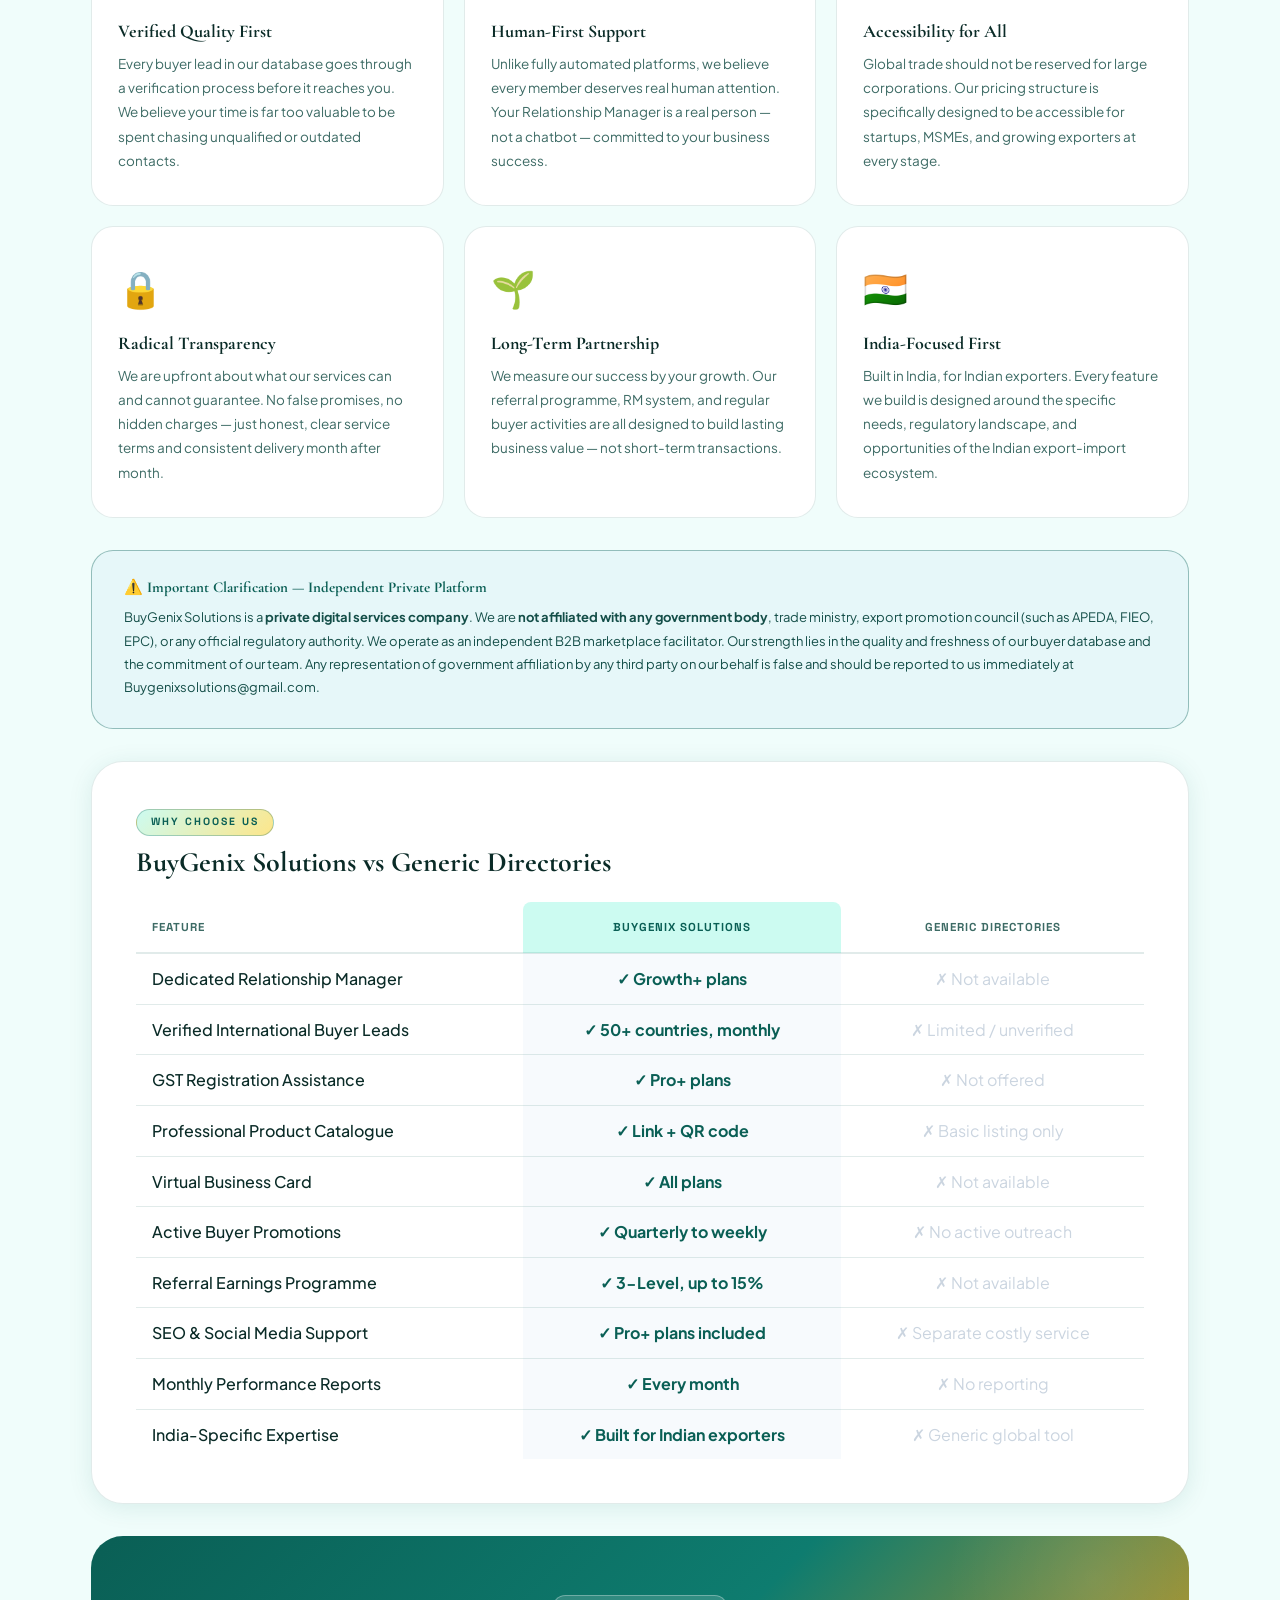
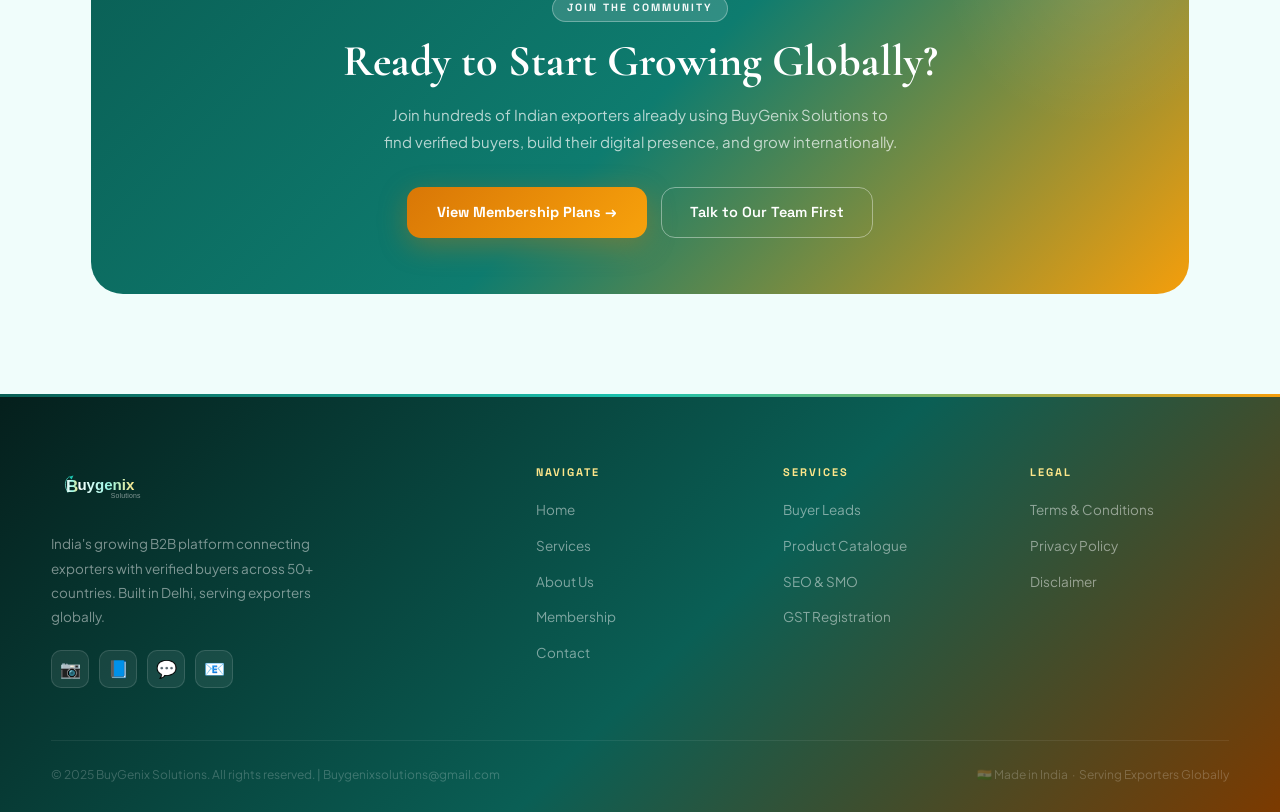
==== commit 7e350b5d: "Add files via upload" ====
--- a/about.html
+++ b/about.html
@@ -281,7 +281,7 @@
 
 <div class="page-hero" style="position:relative;z-index:10;">
   <div class="hero-badge reveal">🌐 Our Story</div>
-  <h1 class="reveal">Building India's<br><span class="accent" style="background:linear-gradient(135deg,#1565C0,#7B1FA2);-webkit-background-clip:text;-webkit-text-fill-color:transparent;background-clip:text;">Export-Import Bridge</span></h1>
+  <h1 class="reveal">Building India's<br><span class="accent" style="background:linear-gradient(135deg,#0A5F55,#F59E0B);-webkit-background-clip:text;-webkit-text-fill-color:transparent;background-clip:text;">Export-Import Bridge</span></h1>
   <p class="reveal">BuyGenix Solutions was founded with a single conviction: that every Indian business — from a first-time exporter in a small town to a seasoned trading house — deserves access to verified global buyers and world-class digital tools at an accessible price.</p>
 </div>
 
@@ -312,7 +312,7 @@
     <div class="section-label" style="margin-bottom:14px;">Who We Are</div>
     <div class="who-intro-grid">
       <div class="who-text">
-        <h2 style="font-size:30px;color:#0D1B3E;margin-bottom:18px;">A Platform Built by Exporters, for Exporters</h2>
+        <h2 style="font-size:30px;color:#0A2B27;margin-bottom:18px;">A Platform Built by Exporters, for Exporters</h2>
         <p>BuyGenix Solutions is an India-based B2B digital platform designed specifically for the export-import trade community. We understand the real challenges exporters face every day: finding reliable international and domestic buyers, maintaining a professional digital presence, navigating compliance requirements, and building trust with overseas clients.</p>
         <p>Our platform combines buyer lead intelligence, digital marketing, professional cataloguing, and personalised relationship manager support — all in one affordable annual membership — so that exporters of every size can compete confidently in the global marketplace.</p>
         <p>We are headquartered in Delhi. Our strength lies entirely in the quality of our buyer database and the commitment of our team — not in flashy promises. We are a private company, not affiliated with any government body.</p>
@@ -344,8 +344,8 @@
     <!-- LEFT: Timeline — fully filled, no blank space -->
     <div class="timeline-card reveal-left">
       <div class="section-label" style="margin-bottom:4px;">Our Journey</div>
-      <h2 style="font-size:26px;color:#0D1B3E;margin-bottom:4px;">How We Got Here</h2>
-      <p style="font-size:13.5px;color:#4A6080;line-height:1.7;margin-bottom:0;">From a Delhi startup to serving 1,000+ exporters across India — here's our story.</p>
+      <h2 style="font-size:26px;color:#0A2B27;margin-bottom:4px;">How We Got Here</h2>
+      <p style="font-size:13.5px;color:#3D6B65;line-height:1.7;margin-bottom:0;">From a Delhi startup to serving 1,000+ exporters across India — here's our story.</p>
 
       <div class="timeline">
         <div class="tl-item">
@@ -455,7 +455,7 @@
   <div style="margin-bottom:12px;">
     <div style="text-align:center;margin-bottom:36px;" class="reveal">
       <div class="section-label" style="margin-bottom:10px;">Our Values</div>
-      <h2 style="font-size:32px;color:#0D1B3E;">What Drives Everything We Do</h2>
+      <h2 style="font-size:32px;color:#0A2B27;">What Drives Everything We Do</h2>
     </div>
     <div class="values-grid">
       <div class="value-card tilt-card reveal">
@@ -500,13 +500,13 @@
   <!-- COMPARISON TABLE -->
   <div class="compare-card reveal">
     <div class="section-label" style="margin-bottom:10px;">Why Choose Us</div>
-    <h2 style="font-size:28px;color:#0D1B3E;margin-bottom:24px;">BuyGenix Solutions vs Generic Directories</h2>
+    <h2 style="font-size:28px;color:#0A2B27;margin-bottom:24px;">BuyGenix Solutions vs Generic Directories</h2>
     <table class="compare">
       <thead>
         <tr>
-          <th style="min-width:220px;text-align:left;color:#4A6080;">Feature</th>
+          <th style="min-width:220px;text-align:left;color:#3D6B65;">Feature</th>
           <th class="highlight-col" style="min-width:200px;">BuyGenix Solutions</th>
-          <th style="min-width:180px;color:#4A6080;">Generic Directories</th>
+          <th style="min-width:180px;color:#3D6B65;">Generic Directories</th>
         </tr>
       </thead>
       <tbody>
@@ -525,7 +525,7 @@
   </div>
 
   <!-- CTA -->
-  <div style="background:linear-gradient(135deg,#1565C0,#1976D2,#7B1FA2);border-radius:32px;padding:56px;text-align:center;position:relative;overflow:hidden;" class="reveal">
+  <div style="background:linear-gradient(135deg,#0A5F55,#0E7C6F,#F59E0B);border-radius:32px;padding:56px;text-align:center;position:relative;overflow:hidden;" class="reveal">
     <div style="position:absolute;top:-30%;right:-5%;width:300px;height:300px;border-radius:50%;background:radial-gradient(circle,rgba(255,255,255,0.08),transparent 70%);pointer-events:none;"></div>
     <div class="section-label dark" style="margin-bottom:14px;">Join the Community</div>
     <h2 style="font-size:clamp(28px,3.5vw,44px);color:white;margin-bottom:14px;">Ready to Start Growing Globally?</h2>
--- a/shared.css
+++ b/shared.css
@@ -1,39 +1,55 @@
-/* BuyGenix Solutions v3.1 — Self-contained, file:// compatible */
+/* BuyGenix Solutions v4.0 — Vibrant Teal × Amber Theme */
 /* Google Fonts loaded via <link> in HTML head — not @import */
 
 :root {
-  --blue-deep:    #1565C0;
-  --blue-mid:     #1976D2;
-  --blue-sky:     #42A5F5;
-  --purple:       #7B1FA2;
-  --purple-soft:  #9C27B0;
+  --teal-deep:    #0A5F55;
+  --teal-mid:     #0E7C6F;
+  --teal-bright:  #12A090;
+  --teal-light:   #1CC4B0;
+  --amber:        #F59E0B;
+  --amber-bright: #FBBF24;
+  --amber-soft:   #FDE68A;
+  --coral:        #F43F5E;
+  --coral-soft:   #FFE4E8;
+  --gold:         #D97706;
+
+  /* Backward compat aliases */
+  --blue-deep:    #0A5F55;
+  --blue-mid:     #0E7C6F;
+  --blue-sky:     #1CC4B0;
+  --purple:       #F43F5E;
+  --purple-soft:  #F97316;
   --white:        #FFFFFF;
-  --cream:        #F8F9FE;
-  --cream2:       #EEF2FB;
-  --sky-pale:     #E3EEFF;
-  --sky-mid:      #BBCFEF;
-  --purple-pale:  #F3E8FF;
-  --purple-mid:   #D8B4FE;
-  --ink:          #0D1B3E;
-  --text-body:    #1E3A5F;
-  --text-mid:     #4A6080;
-  --text-light:   #7A90B0;
-  --border-soft:  rgba(21,101,192,0.12);
-  --border-mid:   rgba(21,101,192,0.22);
-  --border-brand: rgba(21,101,192,0.32);
-  --border-purple: rgba(123,31,162,0.2);
-  --shadow-soft:  0 4px 24px rgba(21,101,192,0.08);
-  --shadow-mid:   0 8px 40px rgba(21,101,192,0.14);
-  --shadow-lg:    0 20px 60px rgba(21,101,192,0.18);
-  --shadow-brand: 0 8px 32px rgba(21,101,192,0.25);
-  --shadow-purple: 0 8px 32px rgba(123,31,162,0.2);
-  --grad-brand:   linear-gradient(135deg, #1565C0 0%, #1976D2 50%, #7B1FA2 100%);
-  --grad-blue:    linear-gradient(135deg, #1565C0, #1976D2);
-  --grad-sky:     linear-gradient(135deg, #1976D2, #42A5F5);
-  --grad-light:   linear-gradient(135deg, #E3EEFF, #F3E8FF);
+  --cream:        #F0FDFB;
+  --cream2:       #E6FAF8;
+  --sky-pale:     #CCFBF1;
+  --sky-mid:      #99F6E4;
+  --sky:          #CCFBF1;
+  --purple-pale:  #FFF1F2;
+  --purple-mid:   #FECDD3;
+  --ink:          #0A2B27;
+  --text-body:    #134E48;
+  --text-mid:     #3D6B65;
+  --text-light:   #6B9E98;
+  --border-soft:  rgba(10,95,85,0.12);
+  --border-mid:   rgba(10,95,85,0.22);
+  --border-brand: rgba(10,95,85,0.38);
+  --border-purple: rgba(244,63,94,0.2);
+  --shadow-soft:  0 4px 24px rgba(10,95,85,0.1);
+  --shadow-mid:   0 8px 40px rgba(10,95,85,0.16);
+  --shadow-lg:    0 20px 60px rgba(10,95,85,0.2);
+  --shadow-brand: 0 8px 32px rgba(10,95,85,0.28);
+  --shadow-purple: 0 8px 32px rgba(244,63,94,0.2);
+  --grad-brand:   linear-gradient(135deg, #0A5F55 0%, #0E7C6F 50%, #F59E0B 100%);
+  --grad-blue:    linear-gradient(135deg, #0A5F55, #0E7C6F);
+  --grad-sky:     linear-gradient(135deg, #0E7C6F, #1CC4B0);
+  --grad-light:   linear-gradient(135deg, #CCFBF1, #FDE68A);
   --radius:       14px;
   --radius-lg:    22px;
   --radius-xl:    32px;
+
+  /* gold-bright for membership cards */
+  --gold-bright:  #F59E0B;
 }
 
 *, *::before, *::after { box-sizing: border-box; margin: 0; padding: 0; }
@@ -41,8 +57,8 @@
 
 body {
   font-family: 'Plus Jakarta Sans', 'Segoe UI', Arial, sans-serif;
-  background: #F8F9FE;
-  color: #0D1B3E;
+  background: #F0FDFB;
+  color: #0A2B27;
   overflow-x: hidden;
   line-height: 1.6;
 }
@@ -54,34 +70,45 @@
 a { text-decoration: none; color: inherit; }
 img { max-width: 100%; }
 
-/* CANVAS — decorative only, behind everything */
+/* CANVAS */
 #bg-canvas {
   position: fixed; top: 0; left: 0; width: 100%; height: 100%;
-  z-index: 0; pointer-events: none; opacity: 0.7;
-}
-
-/* OVERLAY — MUST be semi-transparent, never solid */
+  z-index: 0; pointer-events: none; opacity: 0.65;
+}
+
+/* OVERLAY */
 .page-overlay {
   position: fixed; top: 0; left: 0; width: 100%; height: 100%;
   background: linear-gradient(160deg,
-    rgba(248,249,254,0.82) 0%,
-    rgba(238,242,251,0.78) 50%,
-    rgba(243,232,255,0.80) 100%
+    rgba(240,253,251,0.84) 0%,
+    rgba(230,250,248,0.78) 50%,
+    rgba(255,251,235,0.80) 100%
   );
   z-index: 1; pointer-events: none;
 }
 
-/* ── NAVIGATION ── */
+/* NAV */
 nav {
   position: fixed; top: 0; left: 0; right: 0; z-index: 1000;
   height: 76px; display: flex; align-items: center;
   justify-content: space-between; padding: 0 4%;
   background: rgba(255,255,255,0.97);
-  border-bottom: 1px solid rgba(21,101,192,0.12);
-  box-shadow: 0 2px 20px rgba(21,101,192,0.06);
+  border-bottom: 1px solid rgba(10,95,85,0.1);
+  box-shadow: 0 2px 20px rgba(10,95,85,0.07);
   transition: all 0.3s;
 }
-nav.scrolled { height: 66px; box-shadow: 0 4px 32px rgba(21,101,192,0.1); }
+nav::after {
+  content: '';
+  position: absolute; bottom: 0; left: 0; right: 0; height: 2.5px;
+  background: linear-gradient(90deg, #0A5F55, #1CC4B0, #F59E0B, #F43F5E, #1CC4B0, #0A5F55);
+  background-size: 200% 100%;
+  animation: navGrad 4s linear infinite;
+}
+@keyframes navGrad {
+  0%   { background-position: 0% 0; }
+  100% { background-position: 200% 0; }
+}
+nav.scrolled { height: 66px; box-shadow: 0 4px 32px rgba(10,95,85,0.12); }
 
 .logo { display: flex; align-items: center; gap: 12px; }
 .logo-svg-wrap { height: 44px; display: flex; align-items: center; }
@@ -90,34 +117,40 @@
 .logo-tagline {
   font-size: 10px;
   font-family: 'Space Grotesk', 'Segoe UI', Arial, sans-serif;
-  background: linear-gradient(135deg, #1565C0, #7B1FA2);
+  background: linear-gradient(135deg, #0A5F55, #F59E0B);
   -webkit-background-clip: text; -webkit-text-fill-color: transparent;
   background-clip: text;
   letter-spacing: 1.8px; text-transform: uppercase; font-weight: 700;
-  border-left: 1.5px solid rgba(21,101,192,0.3);
+  border-left: 1.5px solid rgba(10,95,85,0.25);
   padding-left: 12px; line-height: 1.5;
 }
 
 .nav-links { display: flex; align-items: center; gap: 2px; }
 .nav-links a {
-  font-size: 13.5px; font-weight: 500; color: #1E3A5F;
-  padding: 8px 13px; border-radius: 8px; transition: all 0.2s;
+  font-size: 13.5px; font-weight: 500; color: #134E48;
+  padding: 8px 13px; border-radius: 8px; transition: all 0.22s;
   white-space: nowrap; font-family: 'Space Grotesk', Arial, sans-serif;
-}
-.nav-links a:hover, .nav-links a.active {
-  color: #1565C0; background: #E3EEFF;
-}
+  position: relative;
+}
+.nav-links a::after {
+  content: ''; position: absolute; bottom: 4px; left: 50%; right: 50%;
+  height: 2px; background: var(--teal-light); border-radius: 2px;
+  transition: all 0.25s;
+}
+.nav-links a:hover::after, .nav-links a.active::after { left: 12px; right: 12px; }
+.nav-links a:hover, .nav-links a.active { color: var(--teal-deep); background: var(--sky-pale); }
 .nav-cta {
-  background: linear-gradient(135deg, #1565C0, #7B1FA2) !important;
+  background: linear-gradient(135deg, #0A5F55, #F59E0B) !important;
   color: #fff !important; font-weight: 700 !important;
   padding: 9px 20px !important; border-radius: 9px !important;
-  box-shadow: 0 8px 32px rgba(21,101,192,0.25) !important;
+  box-shadow: 0 8px 24px rgba(10,95,85,0.3) !important;
   margin-left: 6px;
 }
+.nav-cta::after { display: none !important; }
 .nav-cta:hover { opacity: 0.9 !important; transform: translateY(-1px); }
 
 .nav-burger { display: none; flex-direction: column; gap: 5px; cursor: pointer; padding: 8px; }
-.nav-burger span { width: 24px; height: 2px; background: #1565C0; border-radius: 2px; transition: all 0.3s; }
+.nav-burger span { width: 24px; height: 2px; background: var(--teal-deep); border-radius: 2px; transition: all 0.3s; }
 
 .mobile-nav-overlay {
   display: none; position: fixed; top: 76px; left: 0; right: 0; bottom: 0;
@@ -127,13 +160,12 @@
 .mobile-nav-overlay.open { display: flex; }
 .mobile-nav-overlay a {
   font-size: 20px; font-family: 'Cormorant Garamond', Georgia, serif; font-weight: 600;
-  color: #0D1B3E; padding: 14px 0; border-bottom: 1px solid rgba(21,101,192,0.1);
-  transition: color 0.2s;
-}
-.mobile-nav-overlay a:hover { color: #1565C0; }
+  color: #0A2B27; padding: 14px 0; border-bottom: 1px solid rgba(10,95,85,0.1); transition: color 0.2s;
+}
+.mobile-nav-overlay a:hover { color: var(--teal-deep); }
 .mobile-nav-overlay .nav-cta { margin-top: 16px; text-align: center; border-radius: 12px !important; padding: 16px !important; }
 
-/* ── PAGE CONTENT — z-index 10+ so always above overlay ── */
+/* PAGE HERO */
 .page-hero {
   position: relative; z-index: 10;
   padding: 148px 4% 80px; max-width: 1300px; margin: 0 auto;
@@ -141,44 +173,51 @@
 
 .hero-badge {
   display: inline-flex; align-items: center; gap: 8px;
-  background: #E3EEFF; border: 1px solid rgba(21,101,192,0.32);
-  color: #1565C0; padding: 6px 18px; border-radius: 100px;
+  background: linear-gradient(135deg, #CCFBF1, #FDE68A);
+  border: 1px solid rgba(10,95,85,0.25);
+  color: var(--teal-deep); padding: 6px 18px; border-radius: 100px;
   font-size: 11.5px; font-weight: 700; letter-spacing: 1.5px;
   text-transform: uppercase; margin-bottom: 24px;
   font-family: 'Space Grotesk', Arial, sans-serif;
+  animation: badgePulse 3s ease-in-out infinite;
+}
+@keyframes badgePulse {
+  0%,100% { box-shadow: 0 0 0 0 rgba(28,196,176,0.3); }
+  50%      { box-shadow: 0 0 0 8px rgba(28,196,176,0); }
 }
 
 .page-hero h1 {
-  font-size: clamp(40px, 5.5vw, 72px); color: #0D1B3E;
+  font-size: clamp(40px, 5.5vw, 72px); color: #0A2B27;
   margin-bottom: 18px; font-weight: 700;
 }
 .page-hero h1 .accent {
-  background: linear-gradient(135deg, #1565C0, #7B1FA2);
+  background: linear-gradient(135deg, #0A5F55, #1CC4B0, #F59E0B);
   -webkit-background-clip: text; -webkit-text-fill-color: transparent;
   background-clip: text; font-style: italic;
 }
-.page-hero p { font-size: 17px; color: #4A6080; max-width: 640px; line-height: 1.8; }
-
-/* ── MAIN CONTENT WRAP ── */
+.page-hero p { font-size: 17px; color: var(--text-mid); max-width: 640px; line-height: 1.8; }
+
+/* CONTENT WRAP */
 .content-wrap {
   position: relative; z-index: 10;
   max-width: 1200px; margin: 0 auto; padding: 0 4% 100px;
 }
 
-/* ── CARDS ── */
+/* CARDS */
 .card-glass {
-  background: rgba(255,255,255,0.96);
-  border: 1px solid rgba(21,101,192,0.12);
+  background: rgba(255,255,255,0.97);
+  border: 1px solid rgba(10,95,85,0.1);
   border-radius: 22px; padding: 44px;
-  box-shadow: 0 4px 24px rgba(21,101,192,0.08);
-  margin-bottom: 28px; transition: box-shadow 0.3s;
-}
-.card-glass:hover { box-shadow: 0 8px 40px rgba(21,101,192,0.14); }
-
-/* ── SECTION LABEL ── */
+  box-shadow: 0 4px 24px rgba(10,95,85,0.08);
+  margin-bottom: 28px; transition: box-shadow 0.3s, transform 0.3s;
+}
+.card-glass:hover { box-shadow: 0 12px 48px rgba(10,95,85,0.14); transform: translateY(-2px); }
+
+/* SECTION LABEL */
 .section-label {
-  display: inline-block; background: #E3EEFF;
-  border: 1px solid rgba(21,101,192,0.32); color: #1565C0;
+  display: inline-block;
+  background: linear-gradient(135deg, #CCFBF1, #FDE68A);
+  border: 1px solid rgba(10,95,85,0.28); color: var(--teal-deep);
   padding: 4px 14px; border-radius: 100px; font-size: 10.5px;
   font-weight: 700; letter-spacing: 2px; text-transform: uppercase;
   margin-bottom: 12px; font-family: 'Space Grotesk', Arial, sans-serif;
@@ -188,156 +227,170 @@
   color: rgba(255,255,255,0.95);
 }
 .section-label.purple {
-  background: #F3E8FF; border-color: rgba(123,31,162,0.2); color: #7B1FA2;
-}
-
-/* ── BUTTONS ── */
+  background: linear-gradient(135deg, #FFF1F2, #FFE4E8);
+  border-color: rgba(244,63,94,0.2); color: #E11D48;
+}
+
+/* BUTTONS */
 .btn-primary {
   display: inline-flex; align-items: center; gap: 8px;
-  background: linear-gradient(135deg, #1565C0, #7B1FA2);
+  background: linear-gradient(135deg, #0A5F55, #0E7C6F, #F59E0B);
+  background-size: 200% 100%; background-position: 0% 0;
   color: #fff; padding: 14px 30px; border-radius: 14px;
-  font-weight: 700; font-size: 14.5px; transition: all 0.25s;
-  box-shadow: 0 8px 32px rgba(21,101,192,0.25);
+  font-weight: 700; font-size: 14.5px; transition: all 0.35s;
+  box-shadow: 0 8px 28px rgba(10,95,85,0.28);
   font-family: 'Space Grotesk', Arial, sans-serif; border: none; cursor: pointer;
 }
-.btn-primary:hover { transform: translateY(-2px); box-shadow: 0 12px 40px rgba(21,101,192,0.35); opacity: 0.93; }
+.btn-primary:hover { transform: translateY(-3px); box-shadow: 0 14px 40px rgba(10,95,85,0.38); background-position: 100% 0; }
 
 .btn-gold {
   display: inline-flex; align-items: center; gap: 8px;
-  background: linear-gradient(135deg, #1976D2, #42A5F5);
+  background: linear-gradient(135deg, #D97706, #F59E0B, #FBBF24);
+  background-size: 200% 100%; background-position: 0% 0;
   color: #fff; padding: 14px 30px; border-radius: 14px;
-  font-weight: 700; font-size: 14.5px; transition: all 0.25s;
-  box-shadow: 0 8px 28px rgba(66,165,245,0.3);
+  font-weight: 700; font-size: 14.5px; transition: all 0.35s;
+  box-shadow: 0 8px 28px rgba(217,119,6,0.35);
   font-family: 'Space Grotesk', Arial, sans-serif; border: none; cursor: pointer;
 }
-.btn-gold:hover { transform: translateY(-2px); box-shadow: 0 12px 40px rgba(66,165,245,0.45); }
+.btn-gold:hover { transform: translateY(-3px); box-shadow: 0 14px 40px rgba(217,119,6,0.5); background-position: 100% 0; }
 
 .btn-purple {
   display: inline-flex; align-items: center; gap: 8px;
-  background: linear-gradient(135deg, #7B1FA2, #9C27B0);
+  background: linear-gradient(135deg, #E11D48, #F43F5E);
   color: #fff; padding: 14px 30px; border-radius: 14px;
-  font-weight: 700; font-size: 14.5px; transition: all 0.25s;
-  box-shadow: 0 8px 32px rgba(123,31,162,0.2);
+  font-weight: 700; font-size: 14.5px; transition: all 0.3s;
+  box-shadow: 0 8px 28px rgba(244,63,94,0.25);
   font-family: 'Space Grotesk', Arial, sans-serif; border: none; cursor: pointer;
 }
-.btn-purple:hover { transform: translateY(-2px); }
+.btn-purple:hover { transform: translateY(-2px); box-shadow: 0 14px 36px rgba(244,63,94,0.4); }
 
 .btn-outline {
   display: inline-flex; align-items: center; gap: 8px;
-  background: transparent; color: #1565C0;
+  background: transparent; color: var(--teal-deep);
   padding: 13px 28px; border-radius: 14px;
   font-weight: 600; font-size: 14.5px; transition: all 0.25s;
-  border: 1.5px solid rgba(21,101,192,0.35);
+  border: 1.5px solid rgba(10,95,85,0.35);
   font-family: 'Space Grotesk', Arial, sans-serif; cursor: pointer;
 }
-.btn-outline:hover { background: #E3EEFF; border-color: #1565C0; }
-
-/* ── WHATSAPP FLOAT ── */
+.btn-outline:hover { background: var(--sky-pale); border-color: var(--teal-deep); box-shadow: 0 4px 16px rgba(10,95,85,0.15); }
+
+/* WHATSAPP FLOAT */
 .wa-float {
   position: fixed; bottom: 28px; right: 28px; z-index: 9999;
-  background: #25D366; width: 60px; height: 60px; border-radius: 50%;
+  background: linear-gradient(135deg, #0A5F55, #25D366);
+  width: 60px; height: 60px; border-radius: 50%;
   display: flex; align-items: center; justify-content: center; font-size: 28px;
-  box-shadow: 0 6px 24px rgba(37,211,102,0.4); transition: transform 0.2s;
+  box-shadow: 0 6px 24px rgba(37,211,102,0.45); transition: transform 0.2s;
   animation: wa-pulse 3s ease infinite;
 }
-.wa-float:hover { transform: scale(1.1); }
+.wa-float:hover { transform: scale(1.12) rotate(-5deg); }
 @keyframes wa-pulse {
   0%,100% { box-shadow: 0 6px 24px rgba(37,211,102,0.4); }
-  50% { box-shadow: 0 6px 40px rgba(37,211,102,0.65); }
-}
-
-/* ── SCROLL ANIMATIONS ── */
-.reveal { opacity: 0; transform: translateY(28px); transition: opacity 0.6s ease, transform 0.6s ease; }
+  50%      { box-shadow: 0 6px 44px rgba(37,211,102,0.7); }
+}
+
+/* SCROLL ANIMATIONS */
+.reveal { opacity: 0; transform: translateY(32px); transition: opacity 0.65s cubic-bezier(0.16,1,0.3,1), transform 0.65s cubic-bezier(0.16,1,0.3,1); }
 .reveal.visible { opacity: 1; transform: translateY(0); }
-.reveal-left { opacity: 0; transform: translateX(-28px); transition: opacity 0.6s ease, transform 0.6s ease; }
+.reveal-left { opacity: 0; transform: translateX(-32px); transition: opacity 0.65s cubic-bezier(0.16,1,0.3,1), transform 0.65s cubic-bezier(0.16,1,0.3,1); }
 .reveal-left.visible { opacity: 1; transform: translateX(0); }
-.reveal-right { opacity: 0; transform: translateX(28px); transition: opacity 0.6s ease, transform 0.6s ease; }
+.reveal-right { opacity: 0; transform: translateX(32px); transition: opacity 0.65s cubic-bezier(0.16,1,0.3,1), transform 0.65s cubic-bezier(0.16,1,0.3,1); }
 .reveal-right.visible { opacity: 1; transform: translateX(0); }
 
-/* ── TILT CARDS ── */
+/* TILT */
 .tilt-card { transform-style: preserve-3d; transition: transform 0.1s ease; }
 
-/* ── TICKER ── */
+/* TICKER */
 .ticker-wrap {
   position: relative; z-index: 10;
-  background: linear-gradient(135deg, #1565C0, #1976D2, #7B1FA2);
+  background: linear-gradient(135deg, #0A5F55, #0E7C6F 60%, #D97706);
   padding: 13px 0; overflow: hidden;
 }
 .ticker-track { display: flex; gap: 60px; animation: tickerScroll 45s linear infinite; white-space: nowrap; }
-.ticker-track span { color: rgba(255,255,255,0.8); font-size: 12.5px; }
-.ticker-track strong { color: #90CAF9; font-weight: 700; }
+.ticker-track span { color: rgba(255,255,255,0.75); font-size: 12.5px; }
+.ticker-track strong { color: #FDE68A; font-weight: 700; }
 @keyframes tickerScroll { from { transform: translateX(0); } to { transform: translateX(-50%); } }
 
-/* ── COUNTER ── */
+/* COUNTER */
 .counter-val {
   font-family: 'Cormorant Garamond', Georgia, serif; font-size: 48px;
   font-weight: 700; line-height: 1;
-  background: linear-gradient(135deg, #1565C0, #7B1FA2);
+  background: linear-gradient(135deg, #0A5F55, #F59E0B);
   -webkit-background-clip: text; -webkit-text-fill-color: transparent; background-clip: text;
 }
 .counter-label {
-  font-size: 12px; color: #7A90B0; text-transform: uppercase;
-  letter-spacing: 1px; margin-top: 4px;
-  font-family: 'Space Grotesk', Arial, sans-serif;
-}
-
-/* ── SHIMMER ── */
+  font-size: 12px; color: var(--text-light); text-transform: uppercase;
+  letter-spacing: 1px; margin-top: 4px; font-family: 'Space Grotesk', Arial, sans-serif;
+}
+
+/* SHIMMER */
 .shimmer-line {
   height: 2px;
-  background: linear-gradient(90deg, transparent, #42A5F5, #9C27B0, transparent);
+  background: linear-gradient(90deg, transparent, #1CC4B0, #F59E0B, #F43F5E, transparent);
   background-size: 200% 100%; animation: shimmer 2.5s linear infinite;
 }
 @keyframes shimmer { from { background-position: -200% 0; } to { background-position: 200% 0; } }
 
-/* ── DATA TABLE ── */
+/* DATA TABLE */
 .data-table { width: 100%; border-collapse: collapse; }
 .data-table th {
-  background: #E3EEFF; color: #1565C0; font-size: 11px;
+  background: linear-gradient(135deg, #CCFBF1, #F0FDF4);
+  color: var(--teal-deep); font-size: 11px;
   text-transform: uppercase; letter-spacing: 1px; padding: 14px 18px;
-  text-align: left; border-bottom: 2px solid rgba(21,101,192,0.32);
+  text-align: left; border-bottom: 2px solid rgba(10,95,85,0.25);
   font-family: 'Space Grotesk', Arial, sans-serif; font-weight: 700;
 }
-.data-table td { padding: 13px 18px; font-size: 13.5px; color: #1E3A5F; border-bottom: 1px solid rgba(21,101,192,0.08); }
+.data-table td { padding: 13px 18px; font-size: 13.5px; color: var(--text-body); border-bottom: 1px solid rgba(10,95,85,0.07); }
 .data-table tr:last-child td { border: none; }
-.data-table tr:hover td { background: #E3EEFF; }
-.td-yes { color: #1565C0 !important; font-weight: 700; }
+.data-table tr:hover td { background: #F0FDFB; }
+.td-yes { color: var(--teal-deep) !important; font-weight: 700; }
 .td-no { color: #CBD5E0 !important; }
 
-/* ── FOOTER ── */
+/* FOOTER */
 footer {
   position: relative; z-index: 10;
-  background: linear-gradient(135deg, #0D1B3E 0%, #1565C0 60%, #4A148C 100%);
-  color: #fff; padding: 72px 4% 28px; border-top: 3px solid #42A5F5;
+  background: linear-gradient(135deg, #051F1C 0%, #0A5F55 55%, #7C3A00 100%);
+  color: #fff; padding: 72px 4% 28px;
+}
+footer::before {
+  content: '';
+  position: absolute; top: 0; left: 0; right: 0; height: 3px;
+  background: linear-gradient(90deg, #0A5F55, #1CC4B0, #F59E0B, #F43F5E, #1CC4B0);
+  background-size: 200% 100%;
+  animation: navGrad 5s linear infinite;
 }
 .footer-grid {
   max-width: 1200px; margin: 0 auto;
   display: grid; grid-template-columns: 2.2fr 1fr 1fr 1fr;
   gap: 48px; margin-bottom: 52px;
 }
-.footer-brand p { font-size: 13.5px; color: rgba(255,255,255,0.5); line-height: 1.8; max-width: 300px; margin-top: 16px; }
+.footer-brand p { font-size: 13.5px; color: rgba(255,255,255,0.48); line-height: 1.8; max-width: 300px; margin-top: 16px; }
 .footer-social { display: flex; gap: 10px; margin-top: 20px; }
 .footer-social a {
   width: 38px; height: 38px; border-radius: 10px;
-  background: rgba(255,255,255,0.08); border: 1px solid rgba(255,255,255,0.15);
+  background: rgba(255,255,255,0.07); border: 1px solid rgba(255,255,255,0.13);
   display: flex; align-items: center; justify-content: center;
-  font-size: 17px; transition: all 0.2s; color: inherit;
-}
-.footer-social a:hover { background: rgba(66,165,245,0.25); border-color: #42A5F5; transform: translateY(-2px); }
+  font-size: 17px; transition: all 0.25s; color: inherit;
+}
+.footer-social a:hover {
+  background: rgba(28,196,176,0.25); border-color: var(--teal-light);
+  transform: translateY(-3px); box-shadow: 0 6px 20px rgba(28,196,176,0.3);
+}
 .footer-col h4 {
   font-family: 'Space Grotesk', Arial, sans-serif; font-size: 11px; font-weight: 700;
-  text-transform: uppercase; letter-spacing: 2px; color: #90CAF9; margin-bottom: 18px;
+  text-transform: uppercase; letter-spacing: 2px; color: #FDE68A; margin-bottom: 18px;
 }
 .footer-col ul { list-style: none; display: flex; flex-direction: column; gap: 10px; }
-.footer-col ul li a { font-size: 13.5px; color: rgba(255,255,255,0.5); transition: color 0.2s; }
-.footer-col ul li a:hover { color: #90CAF9; }
+.footer-col ul li a { font-size: 13.5px; color: rgba(255,255,255,0.48); transition: color 0.2s; }
+.footer-col ul li a:hover { color: #FDE68A; }
 .footer-bottom {
-  max-width: 1200px; margin: 0 auto; border-top: 1px solid rgba(255,255,255,0.08);
+  max-width: 1200px; margin: 0 auto; border-top: 1px solid rgba(255,255,255,0.07);
   padding-top: 24px; display: flex; justify-content: space-between;
   align-items: center; flex-wrap: wrap; gap: 8px;
 }
-.footer-bottom p { font-size: 12px; color: rgba(255,255,255,0.25); }
-
-/* ── RESPONSIVE ── */
+.footer-bottom p { font-size: 12px; color: rgba(255,255,255,0.22); }
+
+/* RESPONSIVE */
 @media (max-width: 1024px) { .footer-grid { grid-template-columns: 1fr 1fr; } }
 @media (max-width: 768px) {
   nav { padding: 0 5%; }
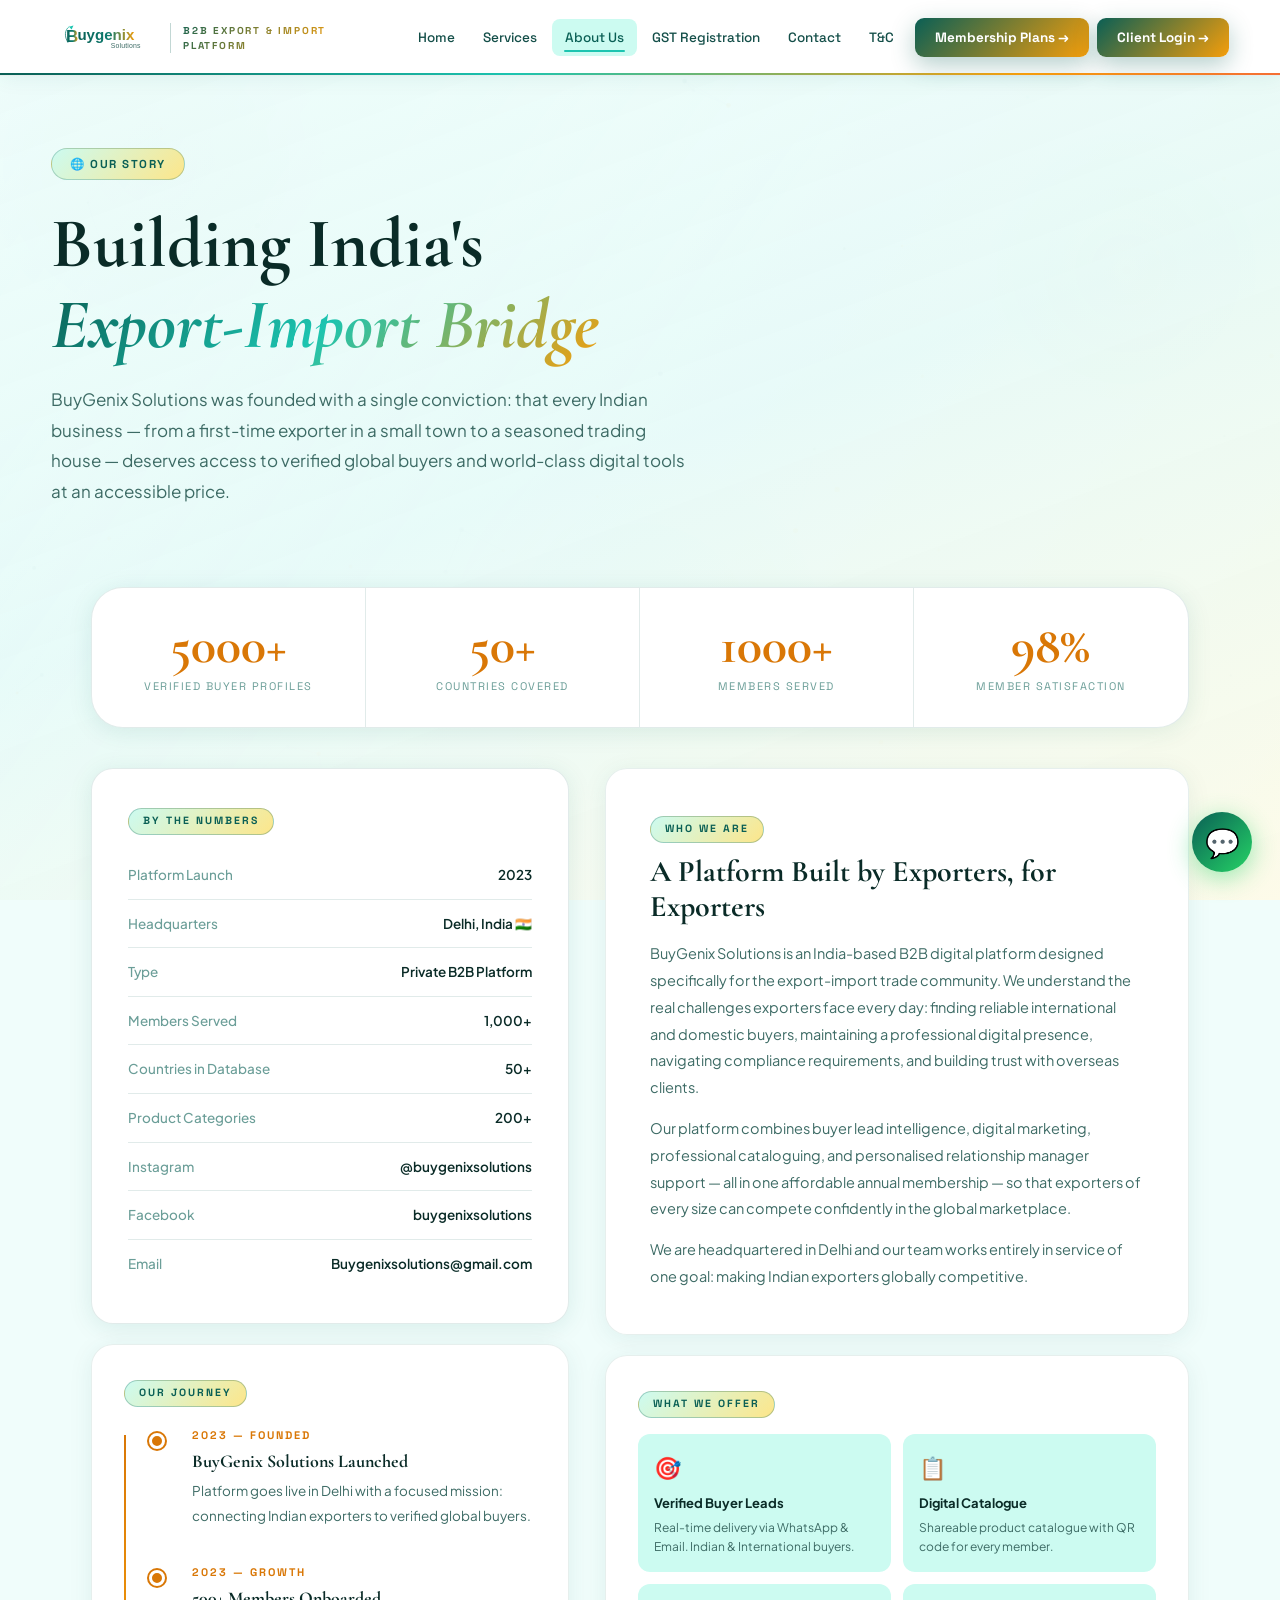
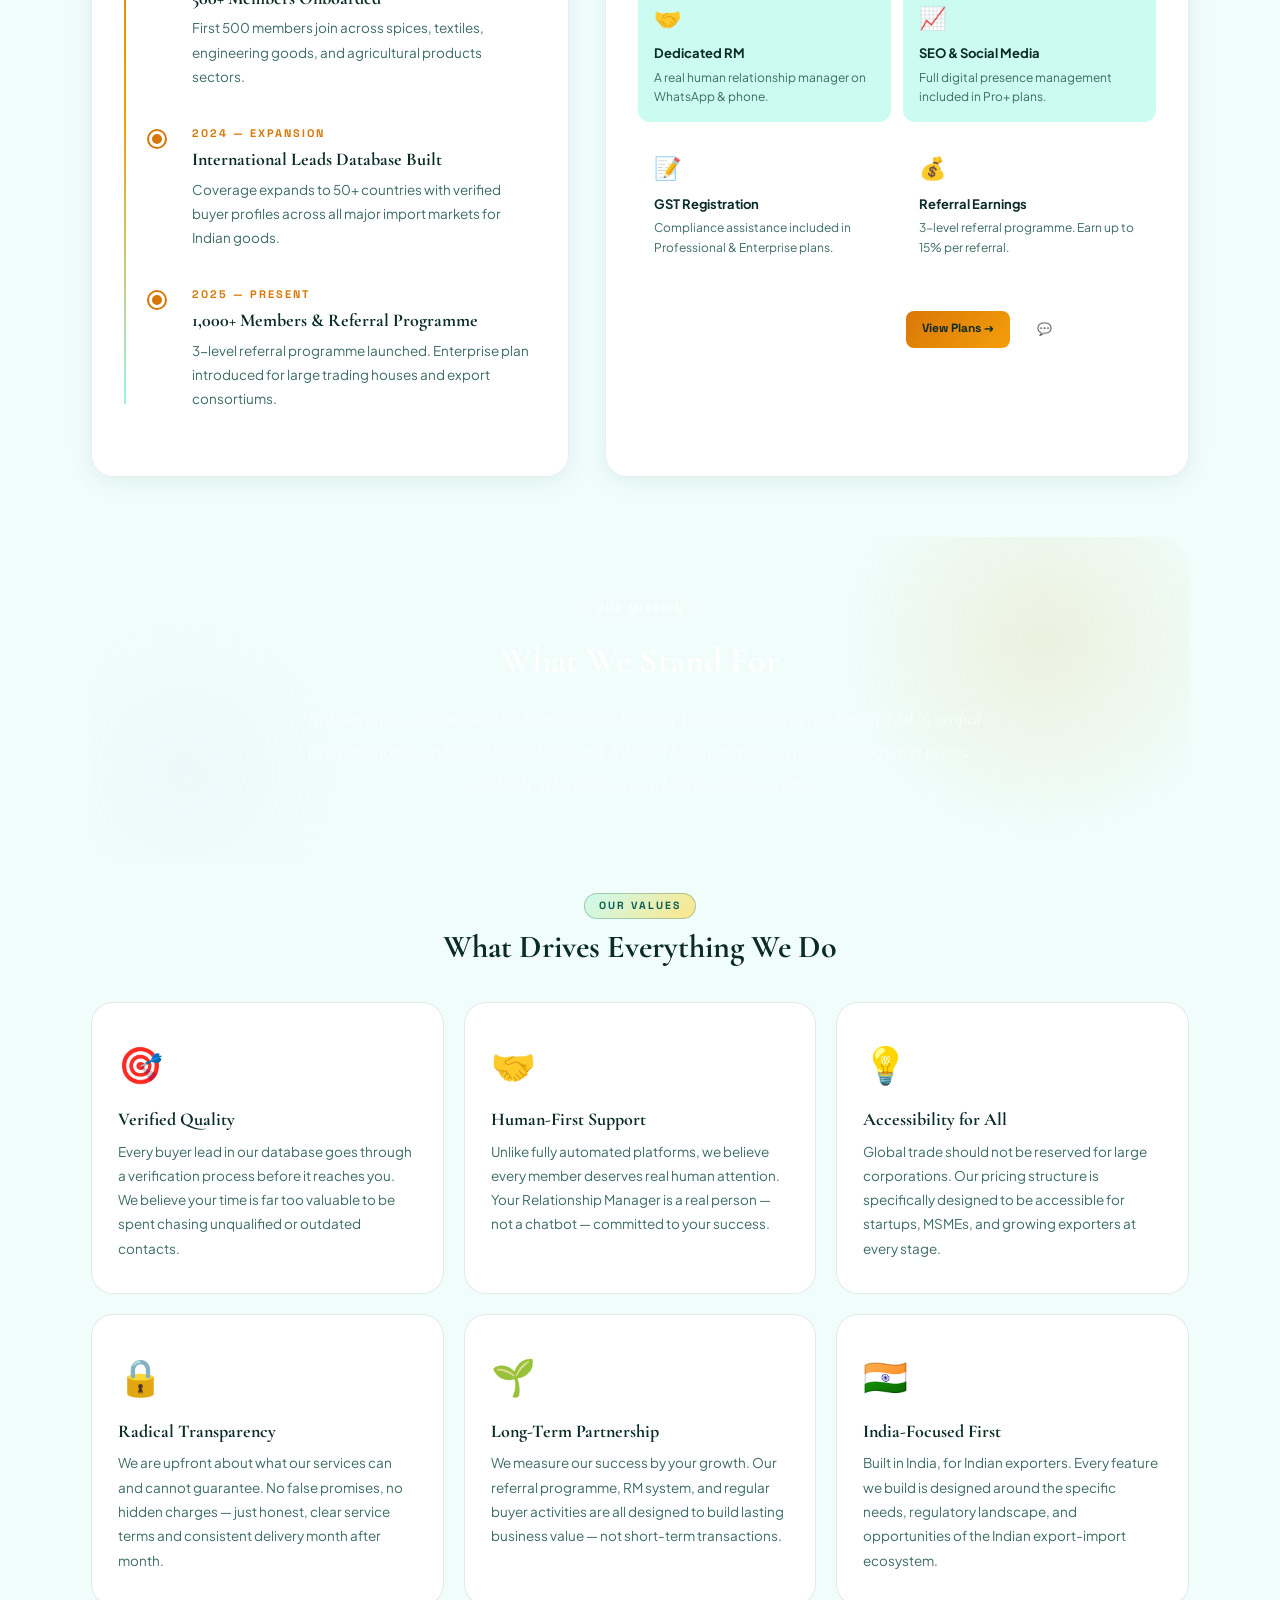
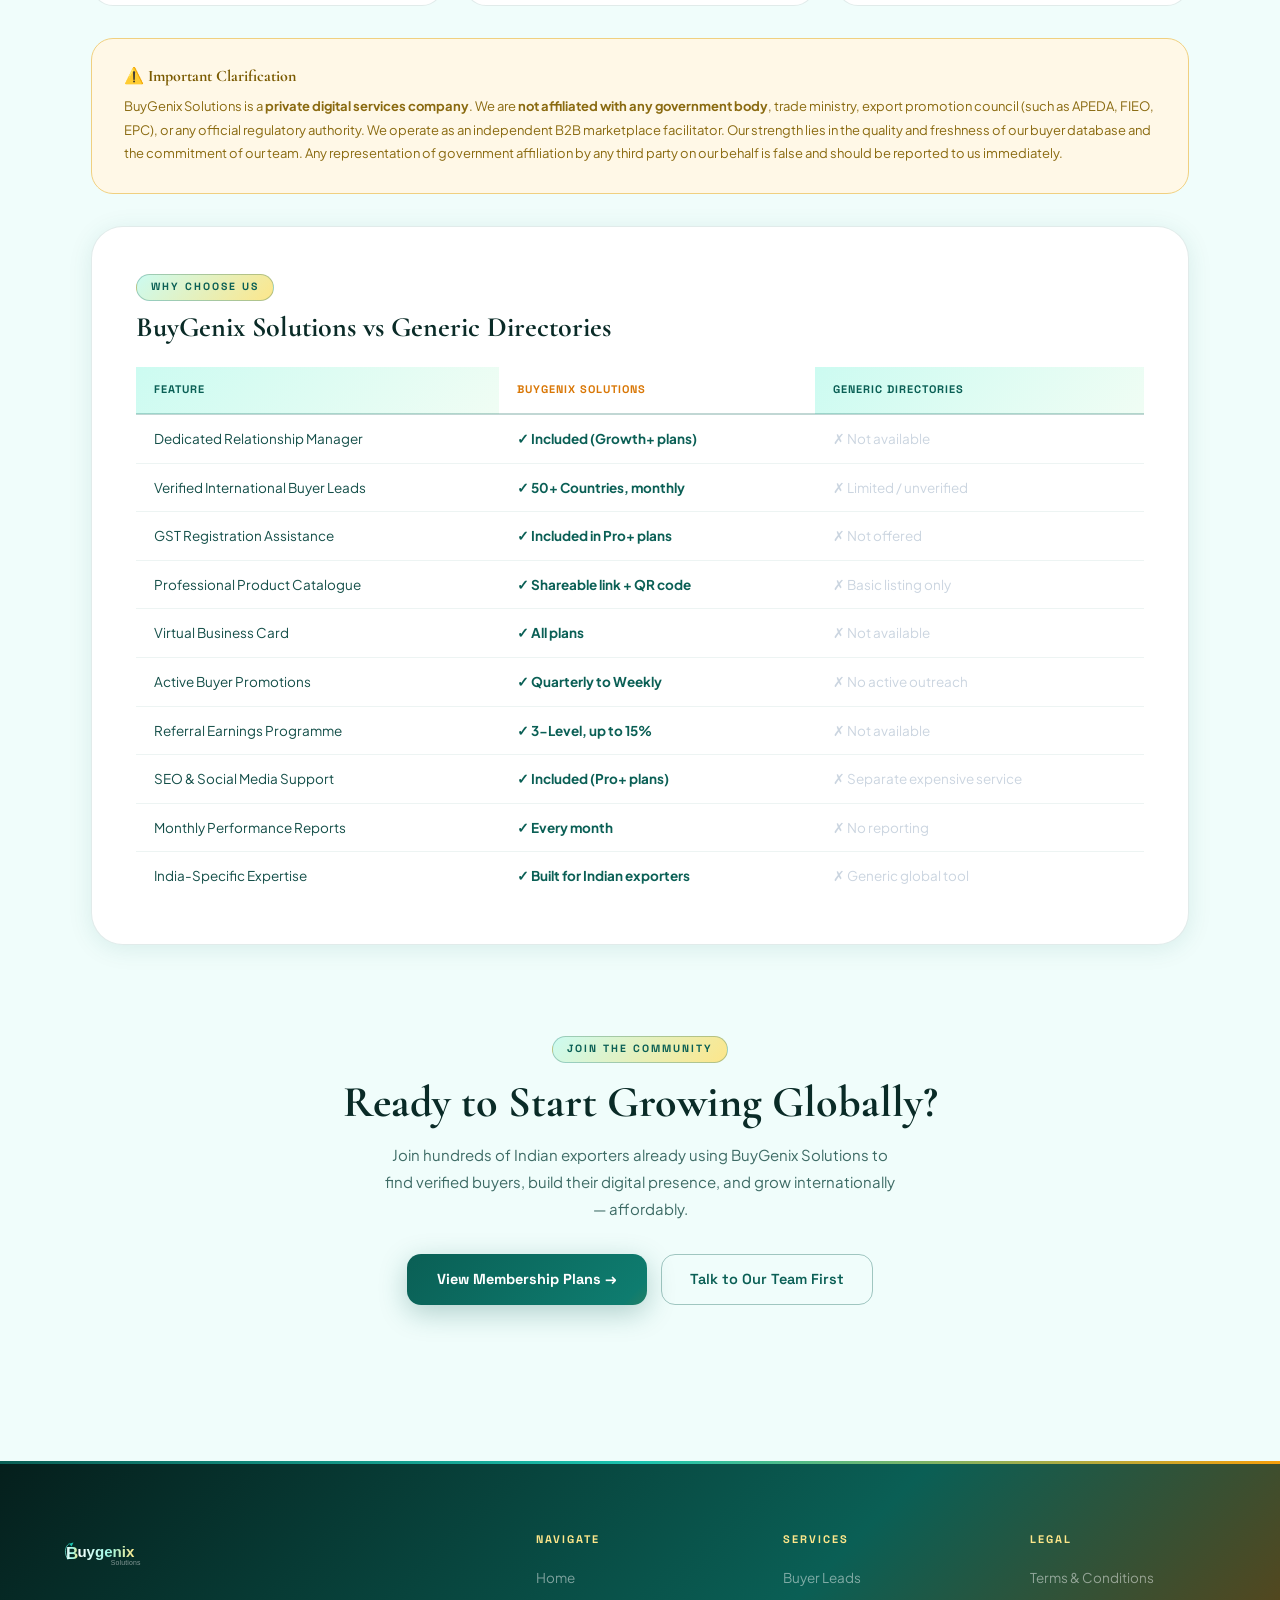
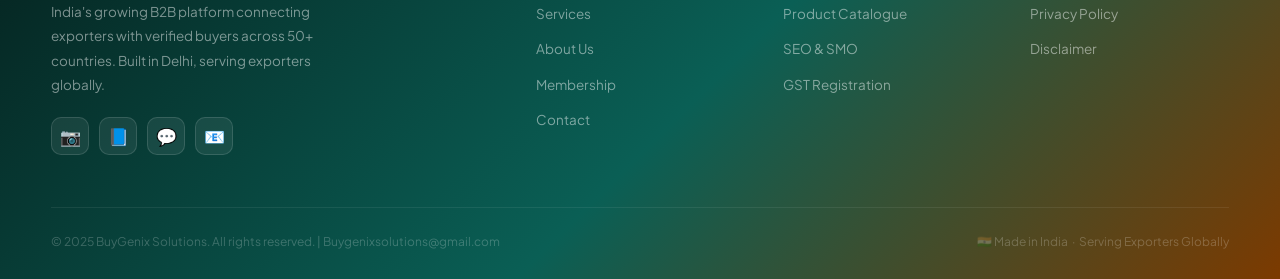
==== commit a64e361c: "Add files via upload" ====
--- a/about.html
+++ b/about.html
@@ -6,246 +6,173 @@
 <title>About Us – BuyGenix Solutions</title>
 <meta name="description" content="Learn about BuyGenix Solutions — India's independent B2B export-import platform helping Indian exporters connect with verified global buyers.">
 <link rel="preconnect" href="https://fonts.googleapis.com">
-<link rel="preconnect" href="https://fonts.gstatic.com" crossorigin>
 <link href="https://fonts.googleapis.com/css2?family=Cormorant+Garamond:ital,wght@0,400;0,500;0,600;0,700;1,400;1,600&family=Plus+Jakarta+Sans:wght@300;400;500;600;700&family=Space+Grotesk:wght@400;500;600;700&display=swap" rel="stylesheet">
 <link rel="stylesheet" href="shared.css">
 <style>
 
-/* ── STAT BAND ── */
+/* STAT BAR */
 .stat-band {
   display: grid; grid-template-columns: repeat(4, 1fr);
+  gap: 0; background: white;
+  border: 1px solid var(--border-soft);
+  border-radius: var(--radius-xl);
+  overflow: hidden; margin-bottom: 40px;
+  box-shadow: var(--shadow-soft);
+}
+.stat-band-item {
+  padding: 32px 24px; text-align: center;
+  border-right: 1px solid var(--border-soft);
+  transition: background 0.3s;
+}
+.stat-band-item:last-child { border-right: none; }
+.stat-band-item:hover { background: var(--sky); }
+.stat-band-item .num {
+  font-family: 'Cormorant Garamond', serif;
+  font-size: 52px; font-weight: 700;
+  color: var(--navy); line-height: 1;
+  display: block;
+}
+.stat-band-item .lbl {
+  font-size: 11px; color: var(--text-light);
+  text-transform: uppercase; letter-spacing: 1.5px;
+  font-family: 'Space Grotesk', sans-serif;
+  margin-top: 6px; display: block;
+}
+.stat-band-item .gold-accent { color: var(--gold); }
+
+/* WHO WE ARE */
+.who-grid {
+  display: grid; grid-template-columns: 0.9fr 1.1fr;
+  gap: 36px; align-items: stretch; margin-bottom: 32px;
+}
+.who-grid > div {
+  display: flex; flex-direction: column;
+}
+.who-grid > div > .card-glass:last-child,
+.who-grid > div > .info-panel + .card-glass {
+  flex: 1;
+}
+.info-panel {
   background: white; border: 1px solid var(--border-soft);
-  border-radius: var(--radius-xl); overflow: hidden;
-  box-shadow: var(--shadow-soft); margin-bottom: 40px;
-}
-.stat-band-item {
-  padding: 32px 20px; text-align: center;
-  border-right: 1px solid var(--border-soft); transition: background 0.3s;
-}
-.stat-band-item:last-child { border-right: none; }
-.stat-band-item:hover { background: var(--sky-pale); }
-.stat-band-item .num {
-  display: block; font-family: 'Cormorant Garamond', serif;
-  font-size: 50px; font-weight: 700; line-height: 1;
-  background: var(--grad-brand); -webkit-background-clip: text;
-  -webkit-text-fill-color: transparent; background-clip: text;
-}
-.stat-band-item .lbl {
-  display: block; font-size: 11px; color: var(--text-light);
-  text-transform: uppercase; letter-spacing: 1.5px;
-  font-family: 'Space Grotesk', sans-serif; margin-top: 6px;
-}
-
-/* ── WHO WE ARE — full-width then info panel below ── */
-.who-intro {
-  background: white; border: 1px solid var(--border-soft);
-  border-radius: var(--radius-xl); padding: 52px;
-  box-shadow: var(--shadow-soft); margin-bottom: 28px;
-  position: relative; overflow: hidden;
-}
-.who-intro::before {
-  content: '';
-  position: absolute; top: 0; left: 0; right: 0; height: 4px;
-  background: var(--grad-brand);
-}
-.who-intro-grid {
-  display: grid; grid-template-columns: 1.2fr 0.8fr;
-  gap: 48px; align-items: start;
-}
-.who-text p {
-  font-size: 14.5px; color: var(--text-mid); line-height: 1.85; margin-bottom: 14px;
-}
-.info-panel {
-  background: var(--sky-pale); border: 1px solid var(--border-brand);
-  border-radius: var(--radius-lg); padding: 28px;
-}
-.info-panel-title {
-  font-size: 11px; font-weight: 700; letter-spacing: 2px;
-  text-transform: uppercase; color: var(--blue-deep);
-  font-family: 'Space Grotesk', sans-serif; margin-bottom: 16px;
+  border-radius: var(--radius-lg); padding: 36px;
+  box-shadow: var(--shadow-soft);
 }
 .info-row {
   display: flex; justify-content: space-between; align-items: center;
-  padding: 11px 0; border-bottom: 1px solid var(--border-soft); font-size: 13px;
+  padding: 13px 0; border-bottom: 1px solid var(--border-soft);
+  font-size: 13.5px;
 }
 .info-row:last-child { border: none; }
 .info-row .key { color: var(--text-light); font-weight: 500; }
-.info-row .val { font-weight: 700; color: var(--ink); text-align: right; }
-
-/* ── JOURNEY + QUICK FACTS — side by side ── */
-.journey-facts-grid {
-  display: grid; grid-template-columns: 1fr 1fr;
-  gap: 28px; margin-bottom: 28px; align-items: start;
-}
-
-/* Timeline */
-.timeline-card {
-  background: white; border: 1px solid var(--border-soft);
-  border-radius: var(--radius-xl); padding: 40px;
-  box-shadow: var(--shadow-soft); height: 100%;
-}
-.timeline { position: relative; padding-left: 28px; margin-top: 24px; }
+.info-row .val { font-weight: 600; color: var(--navy); }
+
+/* MISSION BOX */
+.mission-block {
+  background: linear-gradient(135deg, var(--navy), var(--navy-mid));
+  border-radius: var(--radius-xl); padding: 56px;
+  text-align: center; position: relative; overflow: hidden;
+  margin-bottom: 32px;
+}
+.mission-block::before {
+  content: '';
+  position: absolute; top: -30%; right: -5%;
+  width: 400px; height: 400px; border-radius: 50%;
+  background: radial-gradient(circle, rgba(212,160,23,0.12), transparent 70%);
+  pointer-events: none;
+}
+.mission-block::after {
+  content: '';
+  position: absolute; bottom: -20%; left: -5%;
+  width: 300px; height: 300px; border-radius: 50%;
+  background: radial-gradient(circle, rgba(180,210,240,0.08), transparent 70%);
+  pointer-events: none;
+}
+.mission-block h2 { font-size: 36px; color: white; margin-bottom: 20px; position: relative; z-index: 1; }
+.mission-block p {
+  font-size: 18px; color: rgba(255,255,255,0.75);
+  max-width: 720px; margin: 0 auto;
+  line-height: 1.85; font-style: italic;
+  position: relative; z-index: 1;
+  font-family: 'Cormorant Garamond', serif;
+}
+
+/* VALUES */
+.values-grid {
+  display: grid; grid-template-columns: repeat(3, 1fr);
+  gap: 20px; margin-bottom: 32px;
+}
+.value-card {
+  background: white; border: 1.5px solid var(--border-soft);
+  border-radius: var(--radius-lg); padding: 32px 26px;
+  transition: all 0.3s; position: relative; overflow: hidden;
+}
+.value-card::after {
+  content: '';
+  position: absolute; bottom: 0; left: 0; right: 0; height: 3px;
+  background: linear-gradient(90deg, var(--gold), var(--gold-bright));
+  transform: scaleX(0); transform-origin: left;
+  transition: transform 0.35s;
+}
+.value-card:hover { transform: translateY(-5px); box-shadow: var(--shadow-mid); border-color: var(--border-gold); }
+.value-card:hover::after { transform: scaleX(1); }
+.val-icon { font-size: 36px; margin-bottom: 16px; display: block; }
+.value-card h4 { font-size: 18px; color: var(--navy); margin-bottom: 10px; }
+.value-card p { font-size: 13.5px; color: var(--text-mid); line-height: 1.8; }
+
+/* COMPARISON TABLE */
+.compare-card {
+  background: white; border-radius: var(--radius-xl);
+  padding: 44px; border: 1px solid var(--border-soft);
+  box-shadow: var(--shadow-soft); margin-bottom: 32px;
+  overflow-x: auto;
+}
+
+/* TEAM / STORY TIMELINE */
+.timeline {
+  position: relative; padding-left: 32px;
+  margin-bottom: 32px;
+}
 .timeline::before {
-  content: ''; position: absolute; left: 0; top: 8px; bottom: 8px; width: 2px;
-  background: linear-gradient(180deg, #1565C0, #1976D2, #7B1FA2);
-  border-radius: 2px;
-}
-.tl-item { position: relative; padding: 0 0 32px 32px; }
+  content: '';
+  position: absolute; left: 0; top: 8px; bottom: 8px;
+  width: 2px;
+  background: linear-gradient(180deg, var(--gold), var(--gold-bright), var(--sky-mid));
+}
+.tl-item {
+  position: relative; padding: 0 0 36px 36px;
+}
 .tl-item:last-child { padding-bottom: 0; }
 .tl-dot {
   position: absolute; left: -7px; top: 6px;
   width: 16px; height: 16px; border-radius: 50%;
-  background: var(--grad-brand); border: 3px solid white;
-  box-shadow: 0 0 0 2px var(--blue-mid);
+  background: var(--gold); border: 3px solid white;
+  box-shadow: 0 0 0 2px var(--gold);
 }
 .tl-year {
-  font-size: 10.5px; font-weight: 700; letter-spacing: 2px;
-  text-transform: uppercase; color: var(--blue-deep);
-  font-family: 'Space Grotesk', sans-serif; margin-bottom: 5px;
-}
-.tl-item h4 { font-size: 17px; color: var(--ink); margin-bottom: 6px; }
-.tl-item p { font-size: 13px; color: var(--text-mid); line-height: 1.75; }
-.tl-pill {
-  display: inline-block; margin-top: 8px;
-  background: var(--sky-pale); border: 1px solid var(--border-brand);
-  color: var(--blue-deep); font-size: 11px; font-weight: 700;
-  padding: 3px 12px; border-radius: 100px;
-  font-family: 'Space Grotesk', sans-serif;
-}
-
-/* Quick facts / why us card */
-.facts-card {
-  background: var(--grad-brand); border-radius: var(--radius-xl);
-  padding: 40px; color: white; height: 100%;
-  position: relative; overflow: hidden;
-  display: flex; flex-direction: column; gap: 0;
-}
-.facts-card::before {
-  content: '';
-  position: absolute; top: -30%; right: -10%;
-  width: 280px; height: 280px; border-radius: 50%;
-  background: radial-gradient(circle, rgba(255,255,255,0.08), transparent 70%);
-  pointer-events: none;
-}
-.facts-card::after {
-  content: '';
-  position: absolute; bottom: -20%; left: -5%;
-  width: 200px; height: 200px; border-radius: 50%;
-  background: radial-gradient(circle, rgba(66,165,245,0.12), transparent 70%);
-  pointer-events: none;
-}
-.facts-card .section-label { margin-bottom: 16px; }
-.facts-card h3 { font-size: 24px; color: white; margin-bottom: 20px; }
-.fact-item {
-  display: flex; align-items: flex-start; gap: 14px;
-  padding: 14px 0; border-bottom: 1px solid rgba(255,255,255,0.1);
-  position: relative; z-index:10;
-}
-.fact-item:last-child { border: none; }
-.fact-icon {
-  width: 38px; height: 38px; border-radius: 10px; flex-shrink: 0;
-  background: rgba(255,255,255,0.12);
-  display: flex; align-items: center; justify-content: center; font-size: 18px;
-}
-.fact-item h5 { font-size: 14px; font-weight: 700; color: white; margin-bottom: 3px; font-family: 'Space Grotesk'; }
-.fact-item p { font-size: 12px; color: rgba(255,255,255,0.65); line-height: 1.6; }
-
-/* ── MISSION BOX ── */
-.mission-block {
-  background: white; border: 1.5px solid var(--border-brand);
-  border-radius: var(--radius-xl); padding: 56px; text-align: center;
-  margin-bottom: 32px; position: relative; overflow: hidden;
-}
-.mission-block::before {
-  content: ''; position: absolute; top: 0; left: 0; right: 0; height: 4px;
-  background: var(--grad-brand);
-}
-.mission-block::after {
-  content: '';
-  position: absolute; top: -20%; right: -8%;
-  width: 320px; height: 320px; border-radius: 50%;
-  background: radial-gradient(circle, rgba(21,101,192,0.05), transparent 70%);
-  pointer-events: none;
-}
-.mission-block h2 { font-size: 36px; color: var(--ink); margin-bottom: 20px; }
-.mission-block p {
-  font-size: 19px; color: var(--text-mid);
-  max-width: 740px; margin: 0 auto; line-height: 1.85;
-  font-style: italic; font-family: 'Cormorant Garamond', serif;
-  position: relative; z-index:10;
-}
-
-/* ── VALUES ── */
-.values-grid {
-  display: grid; grid-template-columns: repeat(3, 1fr);
-  gap: 20px; margin-bottom: 32px;
-}
-.value-card {
-  background: white; border: 1.5px solid var(--border-soft);
-  border-radius: var(--radius-lg); padding: 32px 26px;
-  transition: all 0.3s; position: relative; overflow: hidden;
-}
-.value-card::before {
-  content: ''; position: absolute; top: 0; left: 0; right: 0; height: 3px;
-  background: var(--grad-brand); transform: scaleX(0); transform-origin: left; transition: transform 0.35s;
-}
-.value-card:hover { transform: translateY(-5px); box-shadow: var(--shadow-mid); border-color: var(--border-brand); }
-.value-card:hover::before { transform: scaleX(1); }
-.val-icon { font-size: 36px; margin-bottom: 16px; display: block; }
-.value-card h4 { font-size: 18px; color: var(--ink); margin-bottom: 10px; }
-.value-card p { font-size: 13.5px; color: var(--text-mid); line-height: 1.8; }
-
-/* ── COMPARISON TABLE ── */
-.compare-card {
-  background: white; border-radius: var(--radius-xl); padding: 44px;
-  border: 1px solid var(--border-soft); box-shadow: var(--shadow-soft);
-  margin-bottom: 32px; overflow-x: auto;
-}
-table.compare { width: 100%; border-collapse: collapse; }
-table.compare thead th {
-  padding: 16px; font-family: 'Space Grotesk', sans-serif;
-  font-size: 11.5px; font-weight: 700; text-align: center;
-  letter-spacing: 1px; text-transform: uppercase;
-  border-bottom: 2px solid var(--border-soft); white-space: nowrap;
-}
-table.compare thead th:first-child { text-align: left; color: var(--text-mid); }
-table.compare thead th.highlight-col { color: var(--blue-deep); background: var(--sky-pale); border-radius: 8px 8px 0 0; }
-table.compare tbody tr.cat-row td {
-  background: var(--sky-pale); color: var(--blue-deep);
-  font-size: 11px; font-weight: 700; text-transform: uppercase;
-  letter-spacing: 1.5px; padding: 10px 16px; font-family: 'Space Grotesk', sans-serif;
-}
-table.compare tbody td {
-  padding: 12px 16px; color: var(--text-body);
-  border-bottom: 1px solid var(--border-soft); text-align: center; vertical-align: middle;
-}
-table.compare tbody td:first-child { text-align: left; color: var(--ink); font-weight: 500; }
-table.compare tbody td.highlight-col { background: rgba(21,101,192,0.03); }
-table.compare tbody tr:last-child td { border: none; }
-table.compare tbody tr:hover td { background: var(--sky-pale); }
-.c-yes { color: var(--blue-deep) !important; font-weight: 700; }
-.c-no { color: #CBD5E0 !important; }
-
-/* ── DISCLAIMER ── */
+  font-size: 11px; font-weight: 700; letter-spacing: 2px;
+  text-transform: uppercase; color: var(--gold);
+  font-family: 'Space Grotesk', sans-serif; margin-bottom: 6px;
+}
+.tl-item h4 { font-size: 18px; color: var(--navy); margin-bottom: 8px; }
+.tl-item p { font-size: 13.5px; color: var(--text-mid); line-height: 1.8; }
+
+/* DISCLAIMER PANEL */
 .disclaimer-panel {
-  background: rgba(21,101,192,0.04); border: 1.5px solid var(--border-brand);
-  border-radius: var(--radius-lg); padding: 28px 32px; margin-bottom: 32px;
-}
-.disclaimer-panel h4 { font-size: 15px; color: var(--blue-deep); margin-bottom: 10px; }
-.disclaimer-panel p { font-size: 13px; color: var(--text-body); line-height: 1.8; }
-
-@media (max-width: 1024px) {
-  .who-intro-grid { grid-template-columns: 1fr; }
-  .journey-facts-grid { grid-template-columns: 1fr; }
-}
-@media (max-width: 768px) {
-  .stat-band { grid-template-columns: 1fr 1fr; }
+  background: #FFF8E7; border: 1.5px solid #F0D080;
+  border-radius: var(--radius-lg); padding: 28px 32px;
+  margin-bottom: 32px;
+}
+.disclaimer-panel h4 { font-size: 16px; color: #7A5A00; margin-bottom: 10px; }
+.disclaimer-panel p { font-size: 13px; color: #8A6A10; line-height: 1.8; }
+
+@media (max-width: 900px) {
+  .stat-band { grid-template-columns: repeat(2, 1fr); }
+  .who-grid { grid-template-columns: 1fr; }
+  .values-grid { grid-template-columns: 1fr 1fr; }
+  .mission-block { padding: 36px 24px; }
+}
+@media (max-width: 600px) {
   .values-grid { grid-template-columns: 1fr; }
-  .who-intro { padding: 28px 22px; }
-  .timeline-card { padding: 28px 22px; }
-  .facts-card { padding: 28px 22px; }
-}
-@media (max-width: 540px) {
   .stat-band { grid-template-columns: 1fr 1fr; }
 }
 </style>
@@ -254,7 +181,7 @@
 
 <canvas id="bg-canvas"></canvas>
 <div class="page-overlay"></div>
-<a href="https://wa.me/917XXXXXXXXX" class="wa-float">💬</a>
+<a href="https://wa.me/919818187246" class="wa-float">💬</a>
 
 <nav>
   <div class="logo">
@@ -268,7 +195,7 @@
     <a href="gst.html">GST Registration</a>
     <a href="contact.html">Contact</a>
     <a href="terms.html">T&amp;C</a>
-    <a href="membership.html" class="nav-cta">Membership Plans →</a>
+    <a href="membership.html" class="nav-cta">Membership Plans →</a><a href="client-portal.html" class="nav-cta" style="background:var(--gold);color:white;margin-left:6px">Client Login →</a>
   </div>
   <div class="nav-burger"><span></span><span></span><span></span></div>
 </nav>
@@ -276,168 +203,143 @@
   <a href="index.html">Home</a><a href="services.html">Services</a>
   <a href="about.html">About Us</a><a href="gst.html">GST Registration</a>
   <a href="contact.html">Contact</a><a href="terms.html">T&amp;C</a>
-  <a href="membership.html" class="nav-cta">Membership Plans →</a>
+  <a href="membership.html" class="nav-cta">Membership Plans →</a><a href="client-portal.html" class="nav-cta" style="background:var(--gold);color:white;margin-left:6px">Client Login →</a>
 </div>
 
-<div class="page-hero" style="position:relative;z-index:10;">
+<div class="page-hero">
   <div class="hero-badge reveal">🌐 Our Story</div>
-  <h1 class="reveal">Building India's<br><span class="accent" style="background:linear-gradient(135deg,#0A5F55,#F59E0B);-webkit-background-clip:text;-webkit-text-fill-color:transparent;background-clip:text;">Export-Import Bridge</span></h1>
+  <h1 class="reveal">Building India's<br><span class="accent">Export-Import Bridge</span></h1>
   <p class="reveal">BuyGenix Solutions was founded with a single conviction: that every Indian business — from a first-time exporter in a small town to a seasoned trading house — deserves access to verified global buyers and world-class digital tools at an accessible price.</p>
 </div>
 
-<div class="content-wrap" style="position:relative;z-index:10;">
+<div class="content-wrap">
 
   <!-- STATS BAND -->
   <div class="stat-band reveal">
     <div class="stat-band-item">
-      <span class="num" data-count="5000" data-suffix="+">0</span>
+      <span class="num gold-accent" data-count="5000" data-suffix="+">0</span>
       <span class="lbl">Verified Buyer Profiles</span>
     </div>
     <div class="stat-band-item">
-      <span class="num" data-count="50" data-suffix="+">0</span>
+      <span class="num gold-accent" data-count="50" data-suffix="+">0</span>
       <span class="lbl">Countries Covered</span>
     </div>
     <div class="stat-band-item">
-      <span class="num" data-count="1000" data-suffix="+">0</span>
+      <span class="num gold-accent" data-count="1000" data-suffix="+">0</span>
       <span class="lbl">Members Served</span>
     </div>
     <div class="stat-band-item">
-      <span class="num" data-count="98" data-suffix="%">0</span>
+      <span class="num gold-accent" data-count="98" data-suffix="%">0</span>
       <span class="lbl">Member Satisfaction</span>
     </div>
   </div>
 
-  <!-- WHO WE ARE — FULL WIDTH CARD -->
-  <div class="who-intro reveal">
-    <div class="section-label" style="margin-bottom:14px;">Who We Are</div>
-    <div class="who-intro-grid">
-      <div class="who-text">
-        <h2 style="font-size:30px;color:#0A2B27;margin-bottom:18px;">A Platform Built by Exporters, for Exporters</h2>
-        <p>BuyGenix Solutions is an India-based B2B digital platform designed specifically for the export-import trade community. We understand the real challenges exporters face every day: finding reliable international and domestic buyers, maintaining a professional digital presence, navigating compliance requirements, and building trust with overseas clients.</p>
-        <p>Our platform combines buyer lead intelligence, digital marketing, professional cataloguing, and personalised relationship manager support — all in one affordable annual membership — so that exporters of every size can compete confidently in the global marketplace.</p>
-        <p>We are headquartered in Delhi. Our strength lies entirely in the quality of our buyer database and the commitment of our team — not in flashy promises. We are a private company, not affiliated with any government body.</p>
-        <div style="display:flex;gap:12px;margin-top:24px;flex-wrap:wrap;">
-          <a href="membership.html" class="btn-primary">View Membership Plans →</a>
-          <a href="contact.html" class="btn-outline">Talk to Our Team</a>
+  <!-- WHO WE ARE -->
+  <div class="who-grid">
+
+    <!-- LEFT: Info panel + Timeline (naturally taller) -->
+    <div class="reveal-left">
+      <div class="info-panel" style="margin-bottom:20px;">
+        <div class="section-label" style="margin-bottom:16px;">By the Numbers</div>
+        <div class="info-row"><span class="key">Platform Launch</span><span class="val">2023</span></div>
+        <div class="info-row"><span class="key">Headquarters</span><span class="val">Delhi, India 🇮🇳</span></div>
+        <div class="info-row"><span class="key">Type</span><span class="val">Private B2B Platform</span></div>
+        <div class="info-row"><span class="key">Members Served</span><span class="val">1,000+</span></div>
+        <div class="info-row"><span class="key">Countries in Database</span><span class="val">50+</span></div>
+        <div class="info-row"><span class="key">Product Categories</span><span class="val">200+</span></div>
+        <div class="info-row"><span class="key">Instagram</span><span class="val">@buygenixsolutions</span></div>
+        <div class="info-row"><span class="key">Facebook</span><span class="val">buygenixsolutions</span></div>
+        <div class="info-row"><span class="key">Email</span><span class="val">Buygenixsolutions@gmail.com</span></div>
+      </div>
+
+      <!-- Timeline -->
+      <div class="card-glass" style="padding:32px;flex:1;">
+        <div class="section-label" style="margin-bottom:20px;">Our Journey</div>
+        <div class="timeline">
+          <div class="tl-item">
+            <div class="tl-dot"></div>
+            <div class="tl-year">2023 — Founded</div>
+            <h4>BuyGenix Solutions Launched</h4>
+            <p>Platform goes live in Delhi with a focused mission: connecting Indian exporters to verified global buyers.</p>
+          </div>
+          <div class="tl-item">
+            <div class="tl-dot"></div>
+            <div class="tl-year">2023 — Growth</div>
+            <h4>500+ Members Onboarded</h4>
+            <p>First 500 members join across spices, textiles, engineering goods, and agricultural products sectors.</p>
+          </div>
+          <div class="tl-item">
+            <div class="tl-dot"></div>
+            <div class="tl-year">2024 — Expansion</div>
+            <h4>International Leads Database Built</h4>
+            <p>Coverage expands to 50+ countries with verified buyer profiles across all major import markets for Indian goods.</p>
+          </div>
+          <div class="tl-item">
+            <div class="tl-dot"></div>
+            <div class="tl-year">2025 — Present</div>
+            <h4>1,000+ Members &amp; Referral Programme</h4>
+            <p>3-level referral programme launched. Enterprise plan introduced for large trading houses and export consortiums.</p>
+          </div>
         </div>
       </div>
-      <div>
-        <div class="info-panel">
-          <div class="info-panel-title">By the Numbers</div>
-          <div class="info-row"><span class="key">Platform Launch</span><span class="val">2023</span></div>
-          <div class="info-row"><span class="key">Headquarters</span><span class="val">Delhi, India 🇮🇳</span></div>
-          <div class="info-row"><span class="key">Company Type</span><span class="val">Private B2B Platform</span></div>
-          <div class="info-row"><span class="key">Members Served</span><span class="val">1,000+</span></div>
-          <div class="info-row"><span class="key">Countries in DB</span><span class="val">50+</span></div>
-          <div class="info-row"><span class="key">Product Categories</span><span class="val">200+</span></div>
-          <div class="info-row"><span class="key">Instagram</span><span class="val">@buygenixsolutions</span></div>
-          <div class="info-row"><span class="key">Facebook</span><span class="val">buygenixsolutions</span></div>
-          <div class="info-row"><span class="key">Email</span><span class="val" style="font-size:11.5px;">Buygenixsolutions@gmail.com</span></div>
+    </div>
+
+    <!-- RIGHT: Who we are text + what we offer -->
+    <div class="reveal-right">
+      <div class="card-glass" style="padding:44px; margin-bottom:20px;">
+        <div class="section-label" style="margin-bottom:12px;">Who We Are</div>
+        <h2 style="font-size:30px;color:var(--navy);margin-bottom:16px;">A Platform Built by Exporters, for Exporters</h2>
+        <p style="font-size:14.5px;color:var(--text-mid);line-height:1.85;margin-bottom:14px;">BuyGenix Solutions is an India-based B2B digital platform designed specifically for the export-import trade community. We understand the real challenges exporters face every day: finding reliable international and domestic buyers, maintaining a professional digital presence, navigating compliance requirements, and building trust with overseas clients.</p>
+        <p style="font-size:14.5px;color:var(--text-mid);line-height:1.85;margin-bottom:14px;">Our platform combines buyer lead intelligence, digital marketing, professional cataloguing, and personalised relationship manager support — all in one affordable annual membership — so that exporters of every size can compete confidently in the global marketplace.</p>
+        <p style="font-size:14.5px;color:var(--text-mid);line-height:1.85;">We are headquartered in Delhi and our team works entirely in service of one goal: making Indian exporters globally competitive.</p>
+      </div>
+
+      <!-- What we offer — quick pills to fill remaining space -->
+      <div class="card-glass" style="padding:32px;">
+        <div class="section-label" style="margin-bottom:16px;">What We Offer</div>
+        <div style="display:grid;grid-template-columns:1fr 1fr;gap:12px;">
+          <div style="background:var(--sky);border-radius:12px;padding:16px;">
+            <div style="font-size:22px;margin-bottom:8px;">🎯</div>
+            <div style="font-size:13px;font-weight:700;color:var(--navy);margin-bottom:4px;">Verified Buyer Leads</div>
+            <div style="font-size:12px;color:var(--text-mid);line-height:1.6;">Real-time delivery via WhatsApp &amp; Email. Indian &amp; International buyers.</div>
+          </div>
+          <div style="background:var(--sky);border-radius:12px;padding:16px;">
+            <div style="font-size:22px;margin-bottom:8px;">📋</div>
+            <div style="font-size:13px;font-weight:700;color:var(--navy);margin-bottom:4px;">Digital Catalogue</div>
+            <div style="font-size:12px;color:var(--text-mid);line-height:1.6;">Shareable product catalogue with QR code for every member.</div>
+          </div>
+          <div style="background:var(--sky);border-radius:12px;padding:16px;">
+            <div style="font-size:22px;margin-bottom:8px;">🤝</div>
+            <div style="font-size:13px;font-weight:700;color:var(--navy);margin-bottom:4px;">Dedicated RM</div>
+            <div style="font-size:12px;color:var(--text-mid);line-height:1.6;">A real human relationship manager on WhatsApp &amp; phone.</div>
+          </div>
+          <div style="background:var(--sky);border-radius:12px;padding:16px;">
+            <div style="font-size:22px;margin-bottom:8px;">📈</div>
+            <div style="font-size:13px;font-weight:700;color:var(--navy);margin-bottom:4px;">SEO &amp; Social Media</div>
+            <div style="font-size:12px;color:var(--text-mid);line-height:1.6;">Full digital presence management included in Pro+ plans.</div>
+          </div>
+          <div style="background:var(--gold-pale);border-radius:12px;padding:16px;border:1px solid var(--border-gold);">
+            <div style="font-size:22px;margin-bottom:8px;">📝</div>
+            <div style="font-size:13px;font-weight:700;color:var(--navy);margin-bottom:4px;">GST Registration</div>
+            <div style="font-size:12px;color:var(--text-mid);line-height:1.6;">Compliance assistance included in Professional &amp; Enterprise plans.</div>
+          </div>
+          <div style="background:var(--gold-pale);border-radius:12px;padding:16px;border:1px solid var(--border-gold);">
+            <div style="font-size:22px;margin-bottom:8px;">💰</div>
+            <div style="font-size:13px;font-weight:700;color:var(--navy);margin-bottom:4px;">Referral Earnings</div>
+            <div style="font-size:12px;color:var(--text-mid);line-height:1.6;">3-level referral programme. Earn up to 15% per referral.</div>
+          </div>
         </div>
-      </div>
-    </div>
-  </div>
-
-  <!-- OUR JOURNEY + QUICK FACTS — side by side, equal height -->
-  <div class="journey-facts-grid">
-
-    <!-- LEFT: Timeline — fully filled, no blank space -->
-    <div class="timeline-card reveal-left">
-      <div class="section-label" style="margin-bottom:4px;">Our Journey</div>
-      <h2 style="font-size:26px;color:#0A2B27;margin-bottom:4px;">How We Got Here</h2>
-      <p style="font-size:13.5px;color:#3D6B65;line-height:1.7;margin-bottom:0;">From a Delhi startup to serving 1,000+ exporters across India — here's our story.</p>
-
-      <div class="timeline">
-        <div class="tl-item">
-          <div class="tl-dot"></div>
-          <div class="tl-year">2023 — Founded</div>
-          <h4>BuyGenix Solutions Launched</h4>
-          <p>Platform goes live in Delhi with a focused mission: connecting Indian exporters to verified global buyers at an affordable price. Initial database covers 20+ countries.</p>
-          <span class="tl-pill">🚀 Day One</span>
-        </div>
-        <div class="tl-item">
-          <div class="tl-dot"></div>
-          <div class="tl-year">2023 — Growth</div>
-          <h4>First 500 Members Onboarded</h4>
-          <p>500 exporters join across spices, textiles, engineering goods, rice, and agricultural products. First dedicated Relationship Managers are assigned. Members begin receiving verified monthly lead batches.</p>
-          <span class="tl-pill">👥 500 Members</span>
-        </div>
-        <div class="tl-item">
-          <div class="tl-dot"></div>
-          <div class="tl-year">2024 — Expansion</div>
-          <h4>International Buyer Database Scaled to 50+ Countries</h4>
-          <p>Coverage expands significantly. USA, UAE, UK, Germany, Australia, Singapore, Canada, Saudi Arabia, France, and 40+ more countries added. Digital catalogue and virtual business card services launched.</p>
-          <span class="tl-pill">🌍 50+ Countries</span>
-        </div>
-        <div class="tl-item">
-          <div class="tl-dot"></div>
-          <div class="tl-year">2024 — Services</div>
-          <h4>SEO, SMO &amp; GST Assistance Added</h4>
-          <p>Professional and Enterprise plans expand to include full SEO service, Instagram and Facebook management, and GST registration assistance — making BuyGenix a true end-to-end platform for exporters.</p>
-          <span class="tl-pill">🔍 Full Digital Suite</span>
-        </div>
-        <div class="tl-item">
-          <div class="tl-dot"></div>
-          <div class="tl-year">2025 — Present</div>
-          <h4>1,000+ Members &amp; Referral Programme Launched</h4>
-          <p>3-level referral programme launches, enabling members to earn commissions up to 15%. Enterprise plan introduced for large trading houses. Monthly performance reporting becomes standard across Growth+ plans.</p>
-          <span class="tl-pill">🏆 1,000+ Members</span>
-        </div>
-      </div>
-    </div>
-
-    <!-- RIGHT: Brand-color fact card — mirrors height of timeline -->
-    <div class="facts-card reveal-right">
-      <div class="section-label dark" style="margin-bottom:14px;">Why BuyGenix</div>
-      <h3>What Makes Us Different</h3>
-
-      <div class="fact-item">
-        <div class="fact-icon">🎯</div>
-        <div>
-          <h5>Verified Leads — Not Raw Data</h5>
-          <p>Every buyer lead is reviewed by our team before it reaches you. No duplicate, dead, or unverified contacts wasting your time.</p>
-        </div>
-      </div>
-      <div class="fact-item">
-        <div class="fact-icon">🤝</div>
-        <div>
-          <h5>Real Human Relationship Manager</h5>
-          <p>On Growth plan and above, a real person — not a chatbot — is assigned to you within 48 hours of activation and tracks your progress every month.</p>
-        </div>
-      </div>
-      <div class="fact-item">
-        <div class="fact-icon">💰</div>
-        <div>
-          <h5>Priced for MSMEs, Not Corporations</h5>
-          <p>Plans start at ₹4,999/year — built to be accessible for startups and growing exporters, not just large trading houses.</p>
-        </div>
-      </div>
-      <div class="fact-item">
-        <div class="fact-icon">🔒</div>
-        <div>
-          <h5>Radical Transparency</h5>
-          <p>We don't promise guaranteed orders. We promise verified leads, dedicated support, and consistent service delivery — clearly stated, no fine print surprises.</p>
-        </div>
-      </div>
-      <div class="fact-item">
-        <div class="fact-icon">🌍</div>
-        <div>
-          <h5>50+ Countries, One Platform</h5>
-          <p>Indian and international buyer databases under one membership. From domestic wholesale buyers to global importers in USA, UAE, UK, Germany and 46+ more countries.</p>
-        </div>
-      </div>
-      <div class="fact-item">
-        <div class="fact-icon">💳</div>
-        <div>
-          <h5>3-Level Referral Earnings</h5>
-          <p>Every member can earn up to 15% commission by referring others — and earn passively up to 3 levels deep with our unique MLM-style referral programme.</p>
-        </div>
-      </div>
-      <div class="fact-item">
-        <div class="fact-icon">🇮🇳</div>
-        <div>
-          <h5>Built in India, for Indian Exporters</h5>
-          <p>Every feature, every lead category, and every plan price point is calibrated for the Indian export ecosystem — not adapted from a foreign platform.</p>
+
+        <!-- CTA strip to balance column height -->
+        <div style="margin-top:16px;background:linear-gradient(135deg,var(--navy),var(--navy-mid));border-radius:14px;padding:20px 24px;display:flex;align-items:center;justify-content:space-between;flex-wrap:wrap;gap:12px;">
+          <div>
+            <div style="font-size:13px;font-weight:700;color:white;margin-bottom:3px;">Ready to start growing globally?</div>
+            <div style="font-size:11.5px;color:rgba(255,255,255,0.55);">Join 1,000+ Indian exporters on BuyGenix</div>
+          </div>
+          <div style="display:flex;gap:10px;flex-wrap:wrap;">
+            <a href="membership.html" style="background:linear-gradient(135deg,var(--gold),var(--gold-bright));color:var(--navy);font-size:12px;font-weight:700;padding:8px 16px;border-radius:8px;text-decoration:none;font-family:'Space Grotesk',sans-serif;">View Plans →</a>
+            <a href="https://wa.me/919818187246" style="background:rgba(255,255,255,0.1);color:white;font-size:12px;font-weight:600;padding:8px 16px;border-radius:8px;text-decoration:none;font-family:'Space Grotesk',sans-serif;border:1px solid rgba(255,255,255,0.15);">💬 WhatsApp</a>
+          </div>
         </div>
       </div>
     </div>
@@ -446,7 +348,7 @@
 
   <!-- MISSION -->
   <div class="mission-block reveal">
-    <div class="section-label" style="margin-bottom:18px;">Our Mission</div>
+    <div class="section-label dark" style="margin-bottom:18px;">Our Mission</div>
     <h2>What We Stand For</h2>
     <p>"To democratise access to global trade opportunities for every Indian business by providing affordable, verified buyer intelligence, professional digital tools, and dedicated human support — empowering exporters to grow confidently in both domestic and international markets."</p>
   </div>
@@ -455,18 +357,18 @@
   <div style="margin-bottom:12px;">
     <div style="text-align:center;margin-bottom:36px;" class="reveal">
       <div class="section-label" style="margin-bottom:10px;">Our Values</div>
-      <h2 style="font-size:32px;color:#0A2B27;">What Drives Everything We Do</h2>
+      <h2 style="font-size:32px;color:var(--navy);">What Drives Everything We Do</h2>
     </div>
     <div class="values-grid">
       <div class="value-card tilt-card reveal">
         <span class="val-icon">🎯</span>
-        <h4>Verified Quality First</h4>
+        <h4>Verified Quality</h4>
         <p>Every buyer lead in our database goes through a verification process before it reaches you. We believe your time is far too valuable to be spent chasing unqualified or outdated contacts.</p>
       </div>
       <div class="value-card tilt-card reveal">
         <span class="val-icon">🤝</span>
         <h4>Human-First Support</h4>
-        <p>Unlike fully automated platforms, we believe every member deserves real human attention. Your Relationship Manager is a real person — not a chatbot — committed to your business success.</p>
+        <p>Unlike fully automated platforms, we believe every member deserves real human attention. Your Relationship Manager is a real person — not a chatbot — committed to your success.</p>
       </div>
       <div class="value-card tilt-card reveal">
         <span class="val-icon">💡</span>
@@ -493,52 +395,91 @@
 
   <!-- DISCLAIMER -->
   <div class="disclaimer-panel reveal">
-    <h4>⚠️ Important Clarification — Independent Private Platform</h4>
-    <p>BuyGenix Solutions is a <strong>private digital services company</strong>. We are <strong>not affiliated with any government body</strong>, trade ministry, export promotion council (such as APEDA, FIEO, EPC), or any official regulatory authority. We operate as an independent B2B marketplace facilitator. Our strength lies in the quality and freshness of our buyer database and the commitment of our team. Any representation of government affiliation by any third party on our behalf is false and should be reported to us immediately at Buygenixsolutions@gmail.com.</p>
+    <h4>⚠️ Important Clarification</h4>
+    <p>BuyGenix Solutions is a <strong>private digital services company</strong>. We are <strong>not affiliated with any government body</strong>, trade ministry, export promotion council (such as APEDA, FIEO, EPC), or any official regulatory authority. We operate as an independent B2B marketplace facilitator. Our strength lies in the quality and freshness of our buyer database and the commitment of our team. Any representation of government affiliation by any third party on our behalf is false and should be reported to us immediately.</p>
   </div>
 
   <!-- COMPARISON TABLE -->
   <div class="compare-card reveal">
     <div class="section-label" style="margin-bottom:10px;">Why Choose Us</div>
-    <h2 style="font-size:28px;color:#0A2B27;margin-bottom:24px;">BuyGenix Solutions vs Generic Directories</h2>
-    <table class="compare">
+    <h2 style="font-size:28px;color:var(--navy);margin-bottom:24px;">BuyGenix Solutions vs Generic Directories</h2>
+    <table class="data-table">
       <thead>
         <tr>
-          <th style="min-width:220px;text-align:left;color:#3D6B65;">Feature</th>
-          <th class="highlight-col" style="min-width:200px;">BuyGenix Solutions</th>
-          <th style="min-width:180px;color:#3D6B65;">Generic Directories</th>
+          <th style="min-width:220px;">Feature</th>
+          <th style="color:var(--gold);background:var(--gold-pale);min-width:180px;">BuyGenix Solutions</th>
+          <th style="min-width:180px;">Generic Directories</th>
         </tr>
       </thead>
       <tbody>
-        <tr><td>Dedicated Relationship Manager</td><td class="highlight-col c-yes">✓ Growth+ plans</td><td class="c-no">✗ Not available</td></tr>
-        <tr><td>Verified International Buyer Leads</td><td class="highlight-col c-yes">✓ 50+ countries, monthly</td><td class="c-no">✗ Limited / unverified</td></tr>
-        <tr><td>GST Registration Assistance</td><td class="highlight-col c-yes">✓ Pro+ plans</td><td class="c-no">✗ Not offered</td></tr>
-        <tr><td>Professional Product Catalogue</td><td class="highlight-col c-yes">✓ Link + QR code</td><td class="c-no">✗ Basic listing only</td></tr>
-        <tr><td>Virtual Business Card</td><td class="highlight-col c-yes">✓ All plans</td><td class="c-no">✗ Not available</td></tr>
-        <tr><td>Active Buyer Promotions</td><td class="highlight-col c-yes">✓ Quarterly to weekly</td><td class="c-no">✗ No active outreach</td></tr>
-        <tr><td>Referral Earnings Programme</td><td class="highlight-col c-yes">✓ 3-Level, up to 15%</td><td class="c-no">✗ Not available</td></tr>
-        <tr><td>SEO &amp; Social Media Support</td><td class="highlight-col c-yes">✓ Pro+ plans included</td><td class="c-no">✗ Separate costly service</td></tr>
-        <tr><td>Monthly Performance Reports</td><td class="highlight-col c-yes">✓ Every month</td><td class="c-no">✗ No reporting</td></tr>
-        <tr><td>India-Specific Expertise</td><td class="highlight-col c-yes">✓ Built for Indian exporters</td><td class="c-no">✗ Generic global tool</td></tr>
+        <tr>
+          <td>Dedicated Relationship Manager</td>
+          <td class="td-yes">✓ Included (Growth+ plans)</td>
+          <td class="td-no">✗ Not available</td>
+        </tr>
+        <tr>
+          <td>Verified International Buyer Leads</td>
+          <td class="td-yes">✓ 50+ Countries, monthly</td>
+          <td class="td-no">✗ Limited / unverified</td>
+        </tr>
+        <tr>
+          <td>GST Registration Assistance</td>
+          <td class="td-yes">✓ Included in Pro+ plans</td>
+          <td class="td-no">✗ Not offered</td>
+        </tr>
+        <tr>
+          <td>Professional Product Catalogue</td>
+          <td class="td-yes">✓ Shareable link + QR code</td>
+          <td class="td-no">✗ Basic listing only</td>
+        </tr>
+        <tr>
+          <td>Virtual Business Card</td>
+          <td class="td-yes">✓ All plans</td>
+          <td class="td-no">✗ Not available</td>
+        </tr>
+        <tr>
+          <td>Active Buyer Promotions</td>
+          <td class="td-yes">✓ Quarterly to Weekly</td>
+          <td class="td-no">✗ No active outreach</td>
+        </tr>
+        <tr>
+          <td>Referral Earnings Programme</td>
+          <td class="td-yes">✓ 3-Level, up to 15%</td>
+          <td class="td-no">✗ Not available</td>
+        </tr>
+        <tr>
+          <td>SEO &amp; Social Media Support</td>
+          <td class="td-yes">✓ Included (Pro+ plans)</td>
+          <td class="td-no">✗ Separate expensive service</td>
+        </tr>
+        <tr>
+          <td>Monthly Performance Reports</td>
+          <td class="td-yes">✓ Every month</td>
+          <td class="td-no">✗ No reporting</td>
+        </tr>
+        <tr>
+          <td>India-Specific Expertise</td>
+          <td class="td-yes">✓ Built for Indian exporters</td>
+          <td class="td-no">✗ Generic global tool</td>
+        </tr>
       </tbody>
     </table>
   </div>
 
   <!-- CTA -->
-  <div style="background:linear-gradient(135deg,#0A5F55,#0E7C6F,#F59E0B);border-radius:32px;padding:56px;text-align:center;position:relative;overflow:hidden;" class="reveal">
-    <div style="position:absolute;top:-30%;right:-5%;width:300px;height:300px;border-radius:50%;background:radial-gradient(circle,rgba(255,255,255,0.08),transparent 70%);pointer-events:none;"></div>
-    <div class="section-label dark" style="margin-bottom:14px;">Join the Community</div>
-    <h2 style="font-size:clamp(28px,3.5vw,44px);color:white;margin-bottom:14px;">Ready to Start Growing Globally?</h2>
-    <p style="font-size:15px;color:rgba(255,255,255,0.7);margin-bottom:32px;max-width:520px;margin-left:auto;margin-right:auto;line-height:1.8;">Join hundreds of Indian exporters already using BuyGenix Solutions to find verified buyers, build their digital presence, and grow internationally.</p>
+  <div style="background:linear-gradient(135deg,var(--gold-pale),#FFF3CC);border:1.5px solid var(--border-gold);border-radius:var(--radius-xl);padding:56px;text-align:center;" class="reveal">
+    <div class="section-label" style="margin-bottom:14px;">Join the Community</div>
+    <h2 style="font-size:clamp(28px,3.5vw,44px);color:var(--navy);margin-bottom:14px;">Ready to Start Growing Globally?</h2>
+    <p style="font-size:15px;color:var(--text-mid);margin-bottom:32px;max-width:520px;margin-left:auto;margin-right:auto;line-height:1.8;">Join hundreds of Indian exporters already using BuyGenix Solutions to find verified buyers, build their digital presence, and grow internationally — affordably.</p>
     <div style="display:flex;gap:14px;justify-content:center;flex-wrap:wrap;">
-      <a href="membership.html" class="btn-gold">View Membership Plans →</a>
-      <a href="contact.html" class="btn-outline" style="border-color:rgba(255,255,255,0.4);color:white;">Talk to Our Team First</a>
+      <a href="membership.html" class="btn-primary">View Membership Plans →</a>
+      <a href="contact.html" class="btn-outline">Talk to Our Team First</a>
     </div>
   </div>
 
 </div>
 
-<footer style="position:relative;z-index:10;">
+<footer>
   <div class="footer-grid">
     <div class="footer-brand">
       <div class="logo-svg-wrap-footer"></div>
@@ -546,7 +487,7 @@
       <div class="footer-social">
         <a href="https://instagram.com/buygenixsolutions" target="_blank">📷</a>
         <a href="https://facebook.com/buygenixsolutions" target="_blank">📘</a>
-        <a href="https://wa.me/917XXXXXXXXX">💬</a>
+        <a href="https://wa.me/919818187246">💬</a>
         <a href="mailto:Buygenixsolutions@gmail.com">📧</a>
       </div>
     </div>
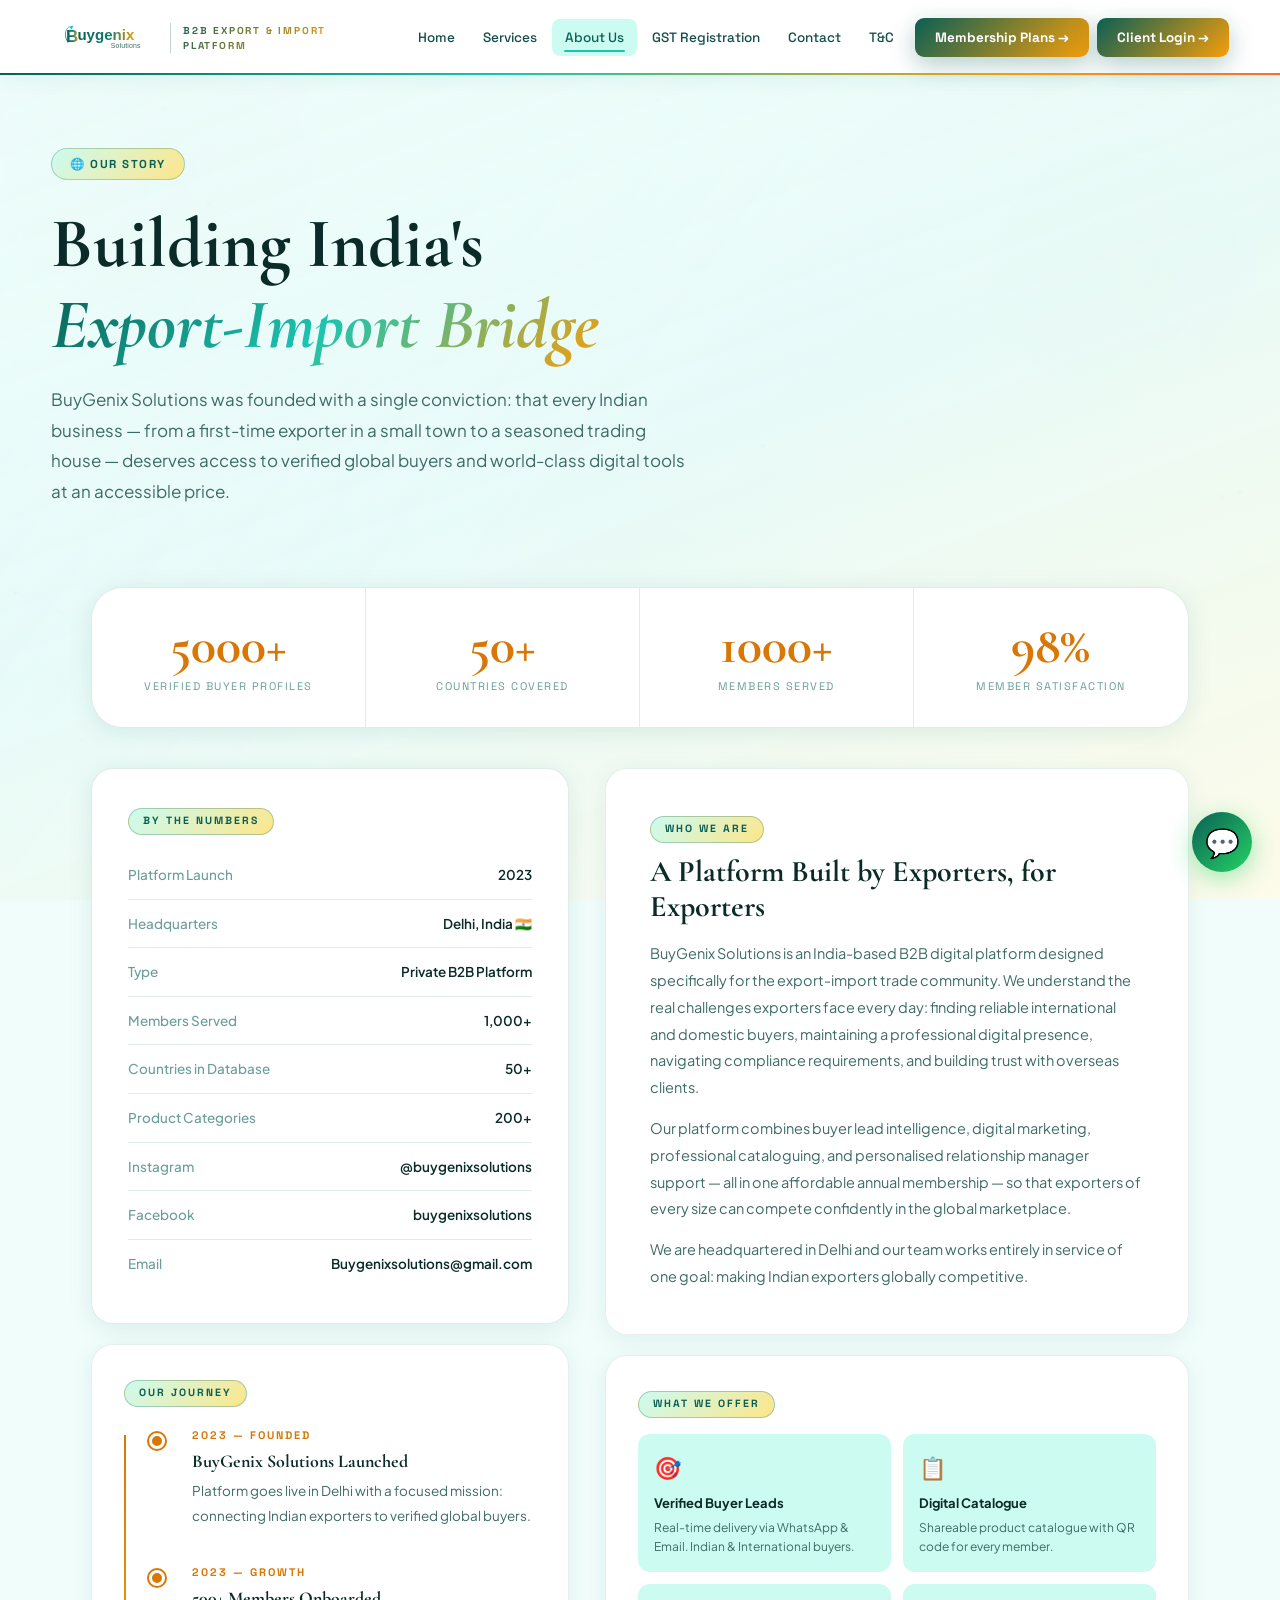
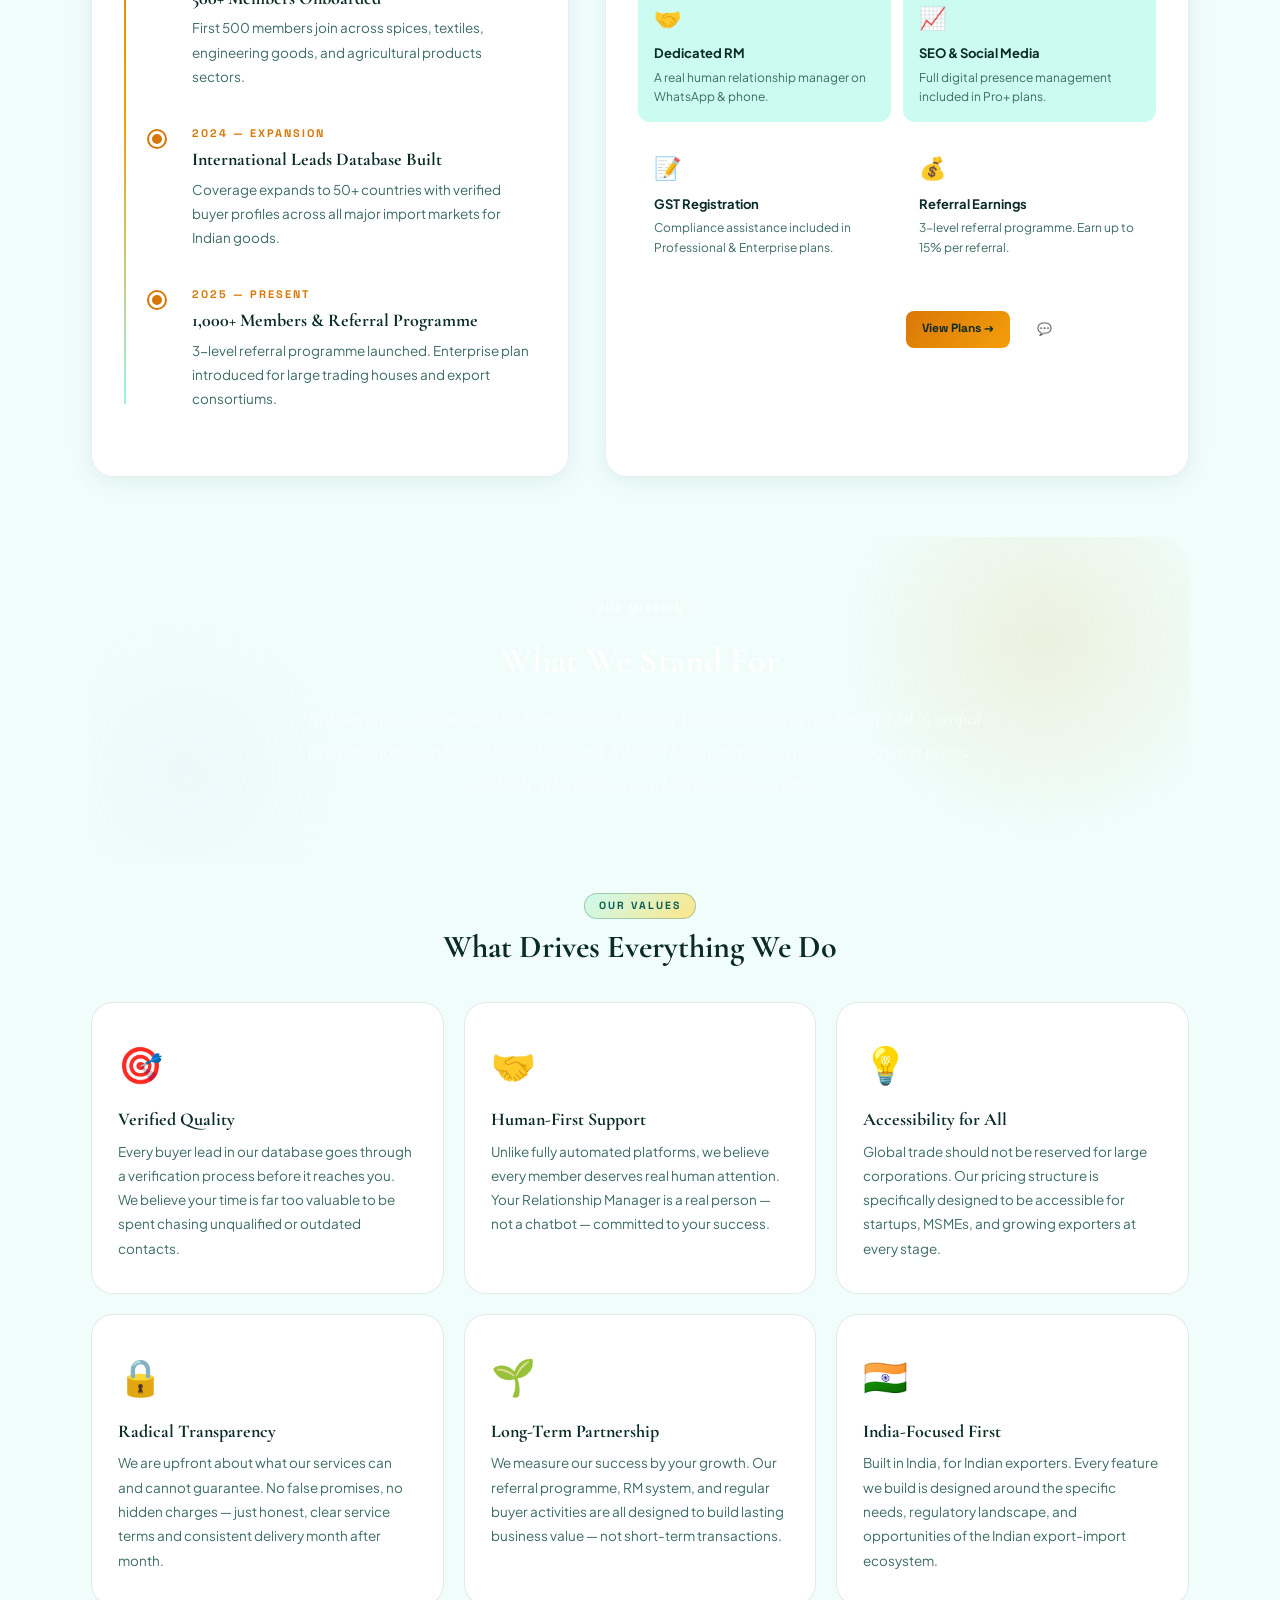
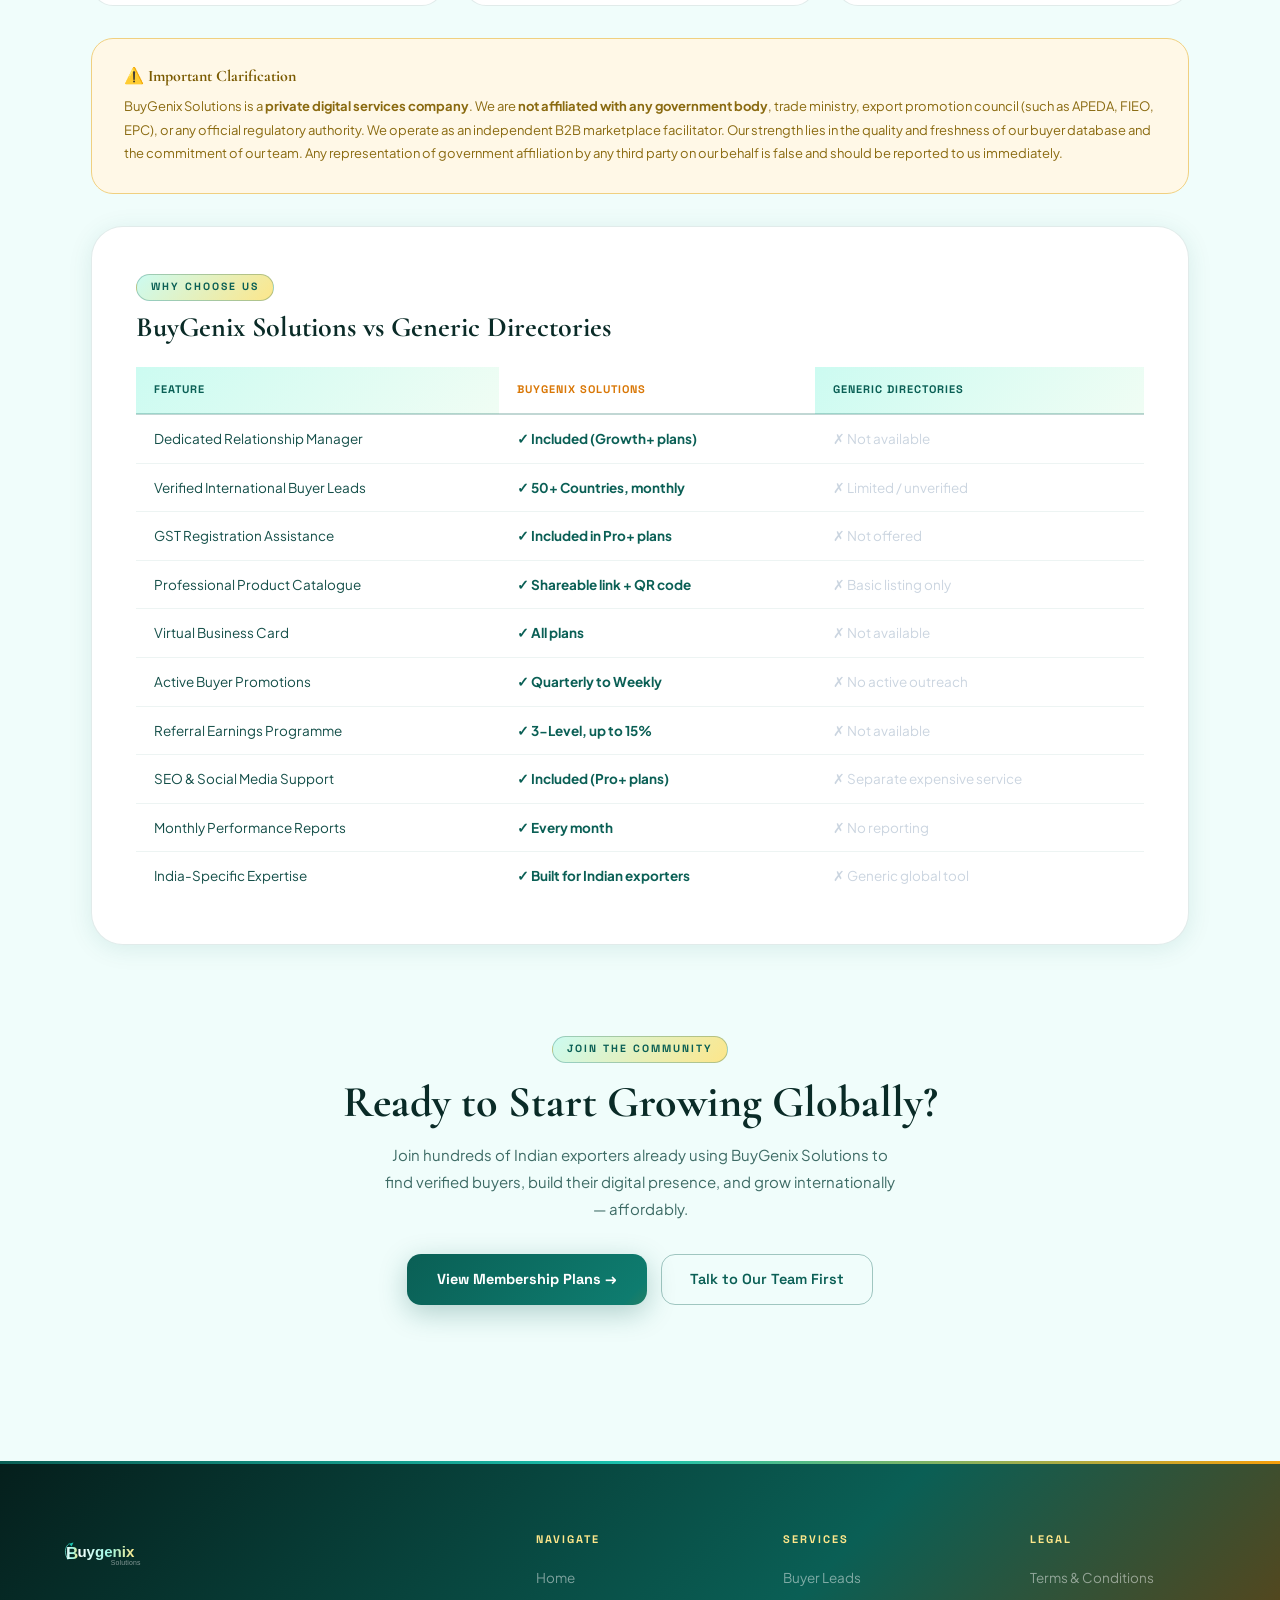
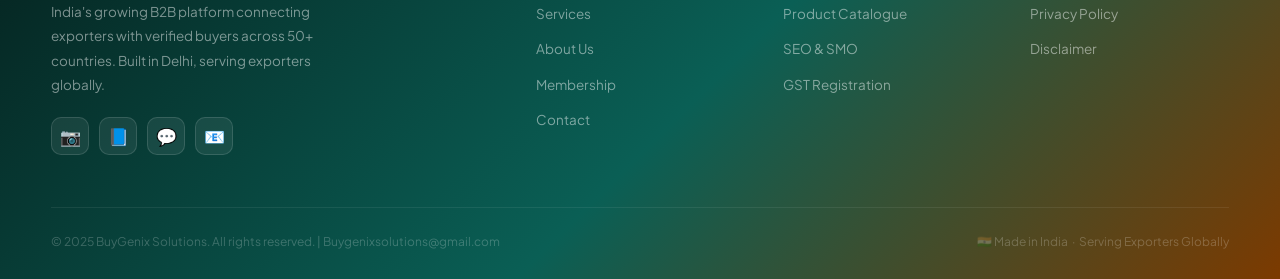
==== commit 7d4b330e: "Add files via upload" ====
--- a/about.html
+++ b/about.html
@@ -195,7 +195,7 @@
     <a href="gst.html">GST Registration</a>
     <a href="contact.html">Contact</a>
     <a href="terms.html">T&amp;C</a>
-    <a href="membership.html" class="nav-cta">Membership Plans →</a><a href="client-portal.html" class="nav-cta" style="background:var(--gold);color:white;margin-left:6px">Client Login →</a>
+    <a href="membership.html" class="nav-cta">Membership Plans →</a><a href="login.html" class="nav-cta" style="background:var(--gold);color:white;margin-left:6px">Client Login →</a>
   </div>
   <div class="nav-burger"><span></span><span></span><span></span></div>
 </nav>
@@ -203,7 +203,7 @@
   <a href="index.html">Home</a><a href="services.html">Services</a>
   <a href="about.html">About Us</a><a href="gst.html">GST Registration</a>
   <a href="contact.html">Contact</a><a href="terms.html">T&amp;C</a>
-  <a href="membership.html" class="nav-cta">Membership Plans →</a><a href="client-portal.html" class="nav-cta" style="background:var(--gold);color:white;margin-left:6px">Client Login →</a>
+  <a href="membership.html" class="nav-cta">Membership Plans →</a><a href="login.html" class="nav-cta" style="background:var(--gold);color:white;margin-left:6px">Client Login →</a>
 </div>
 
 <div class="page-hero">
